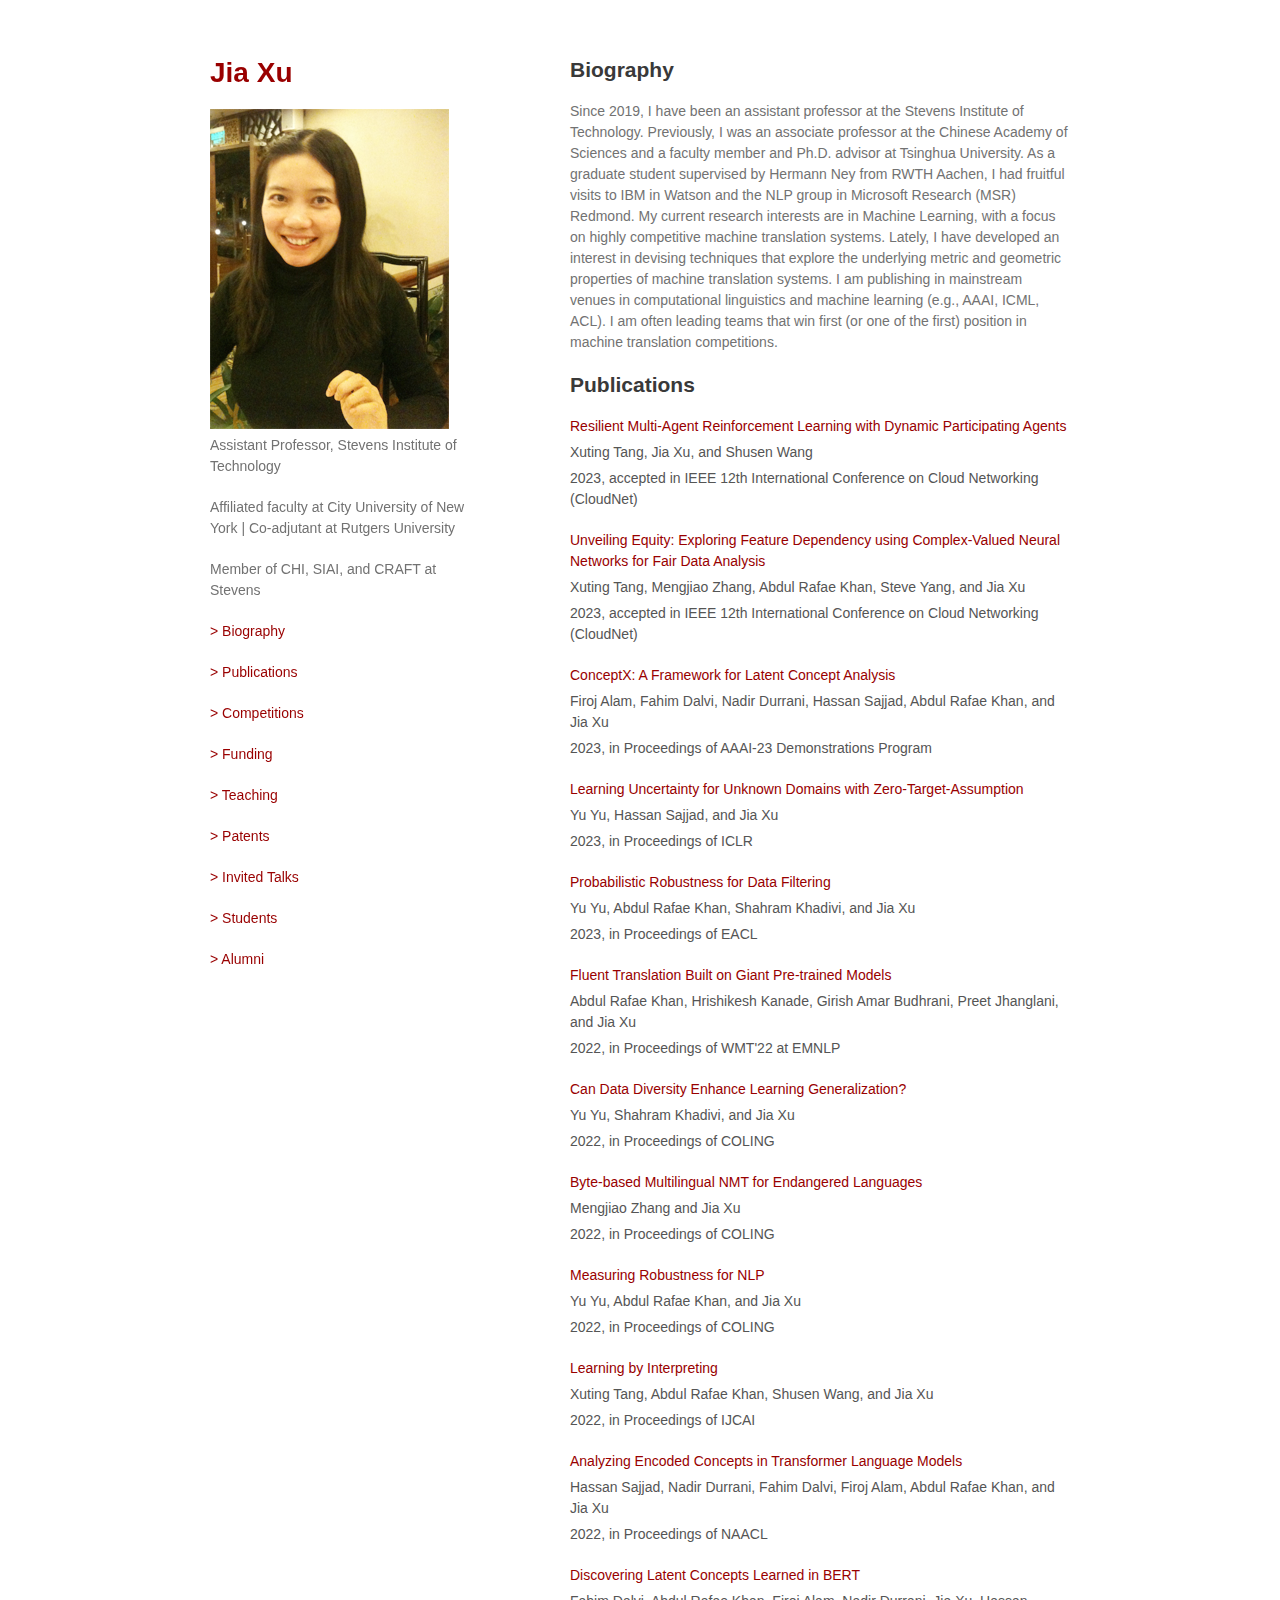
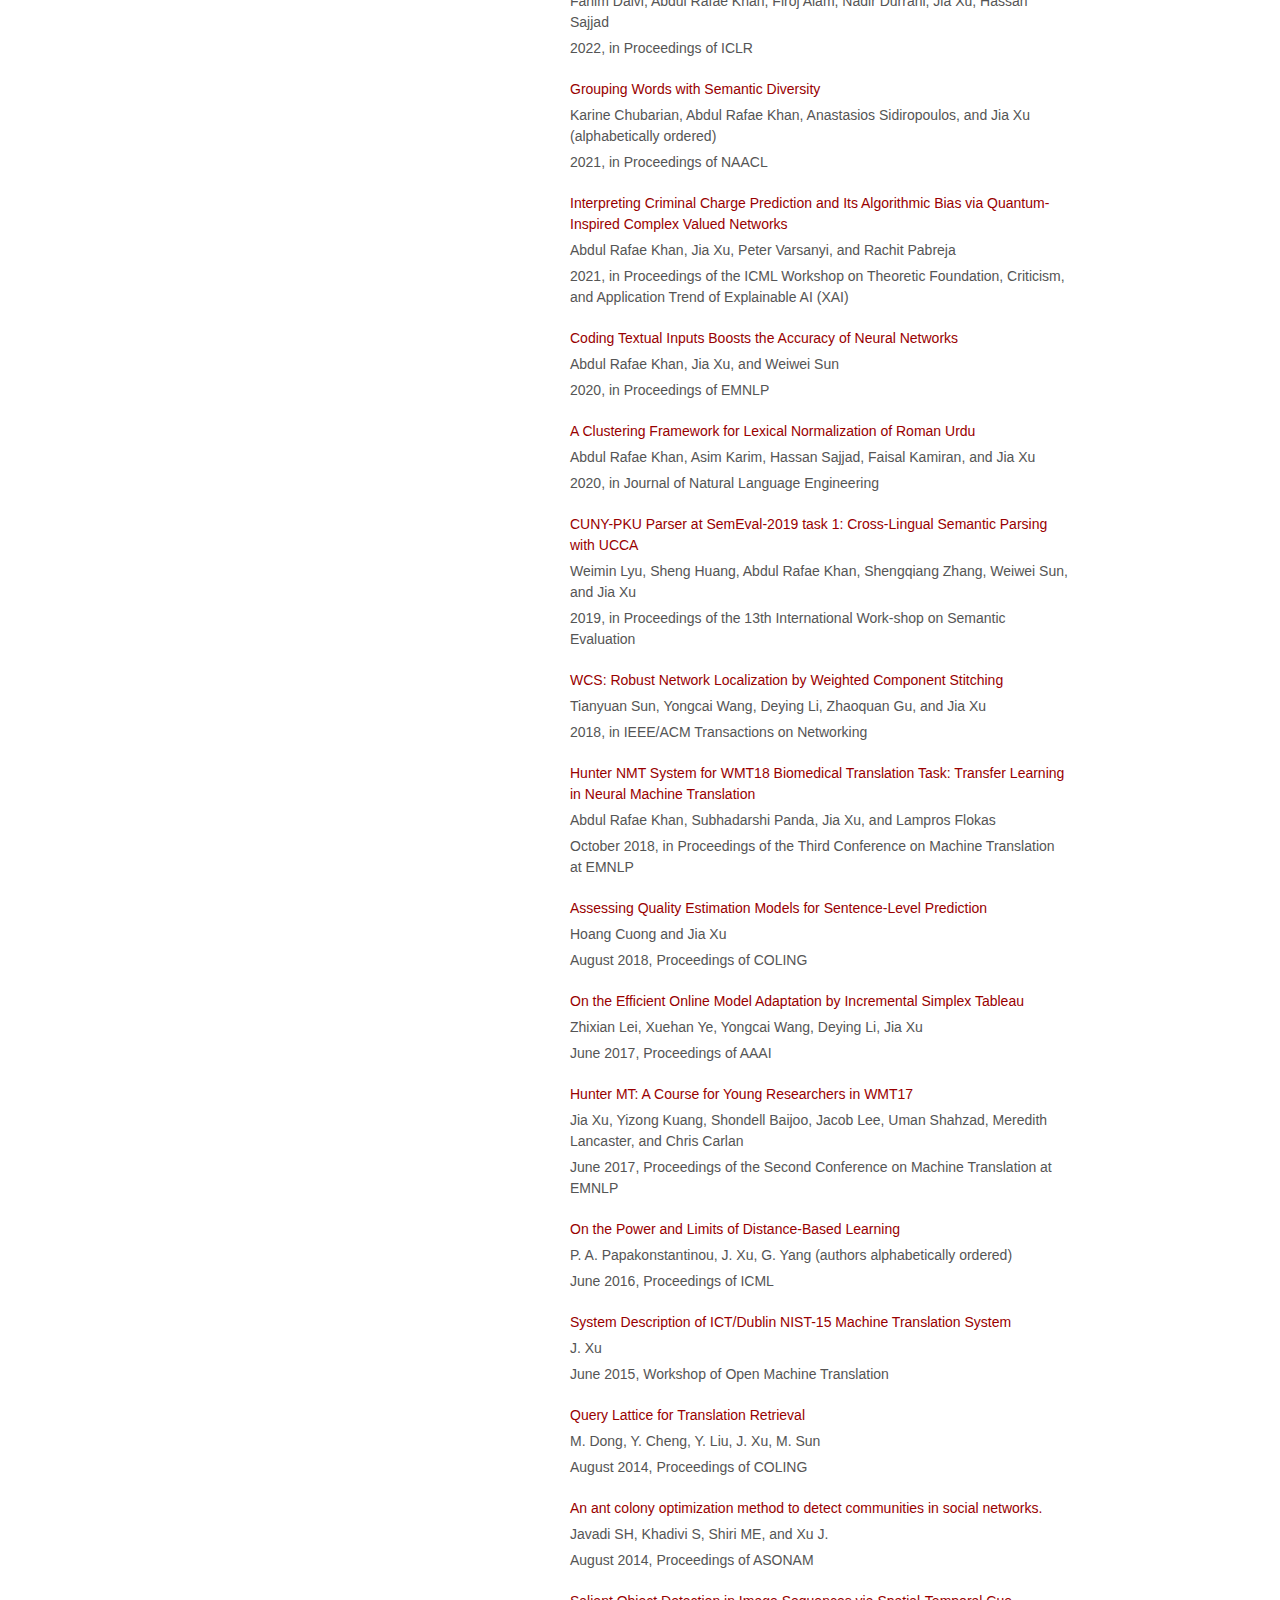
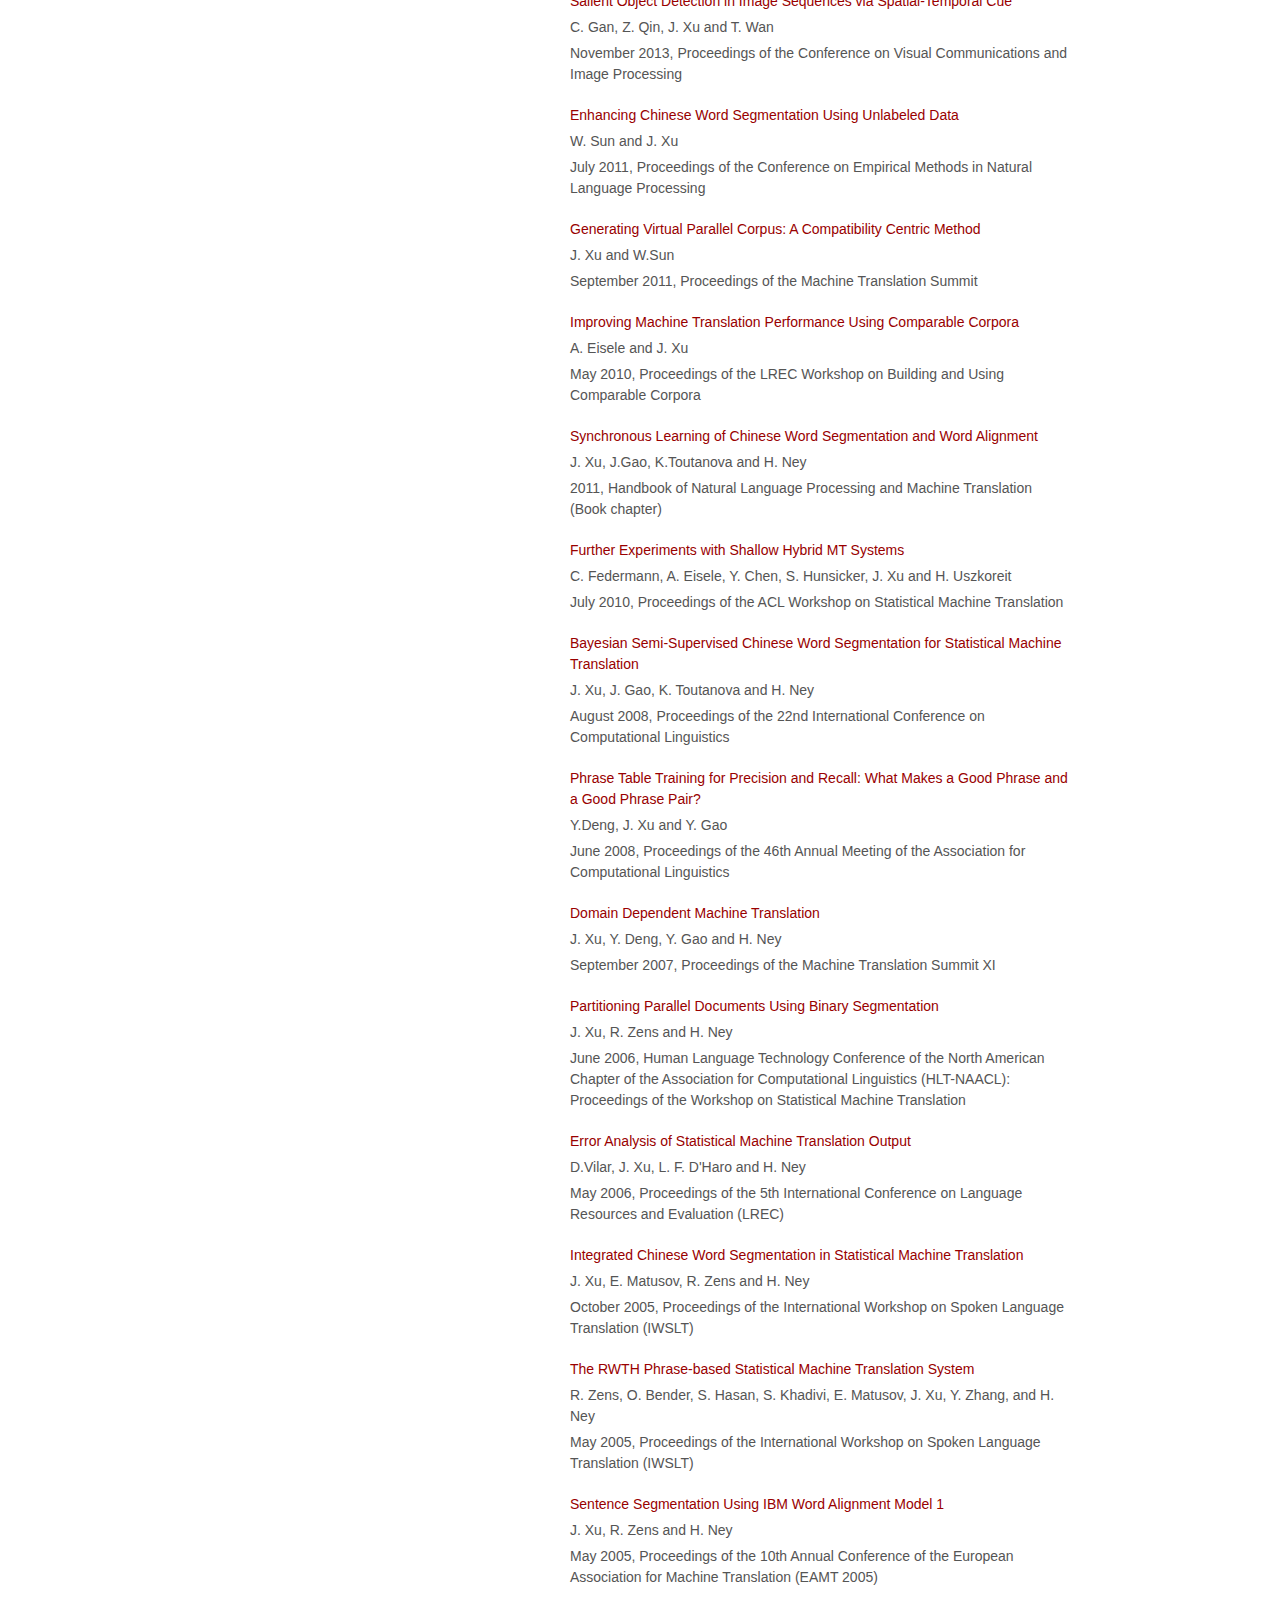
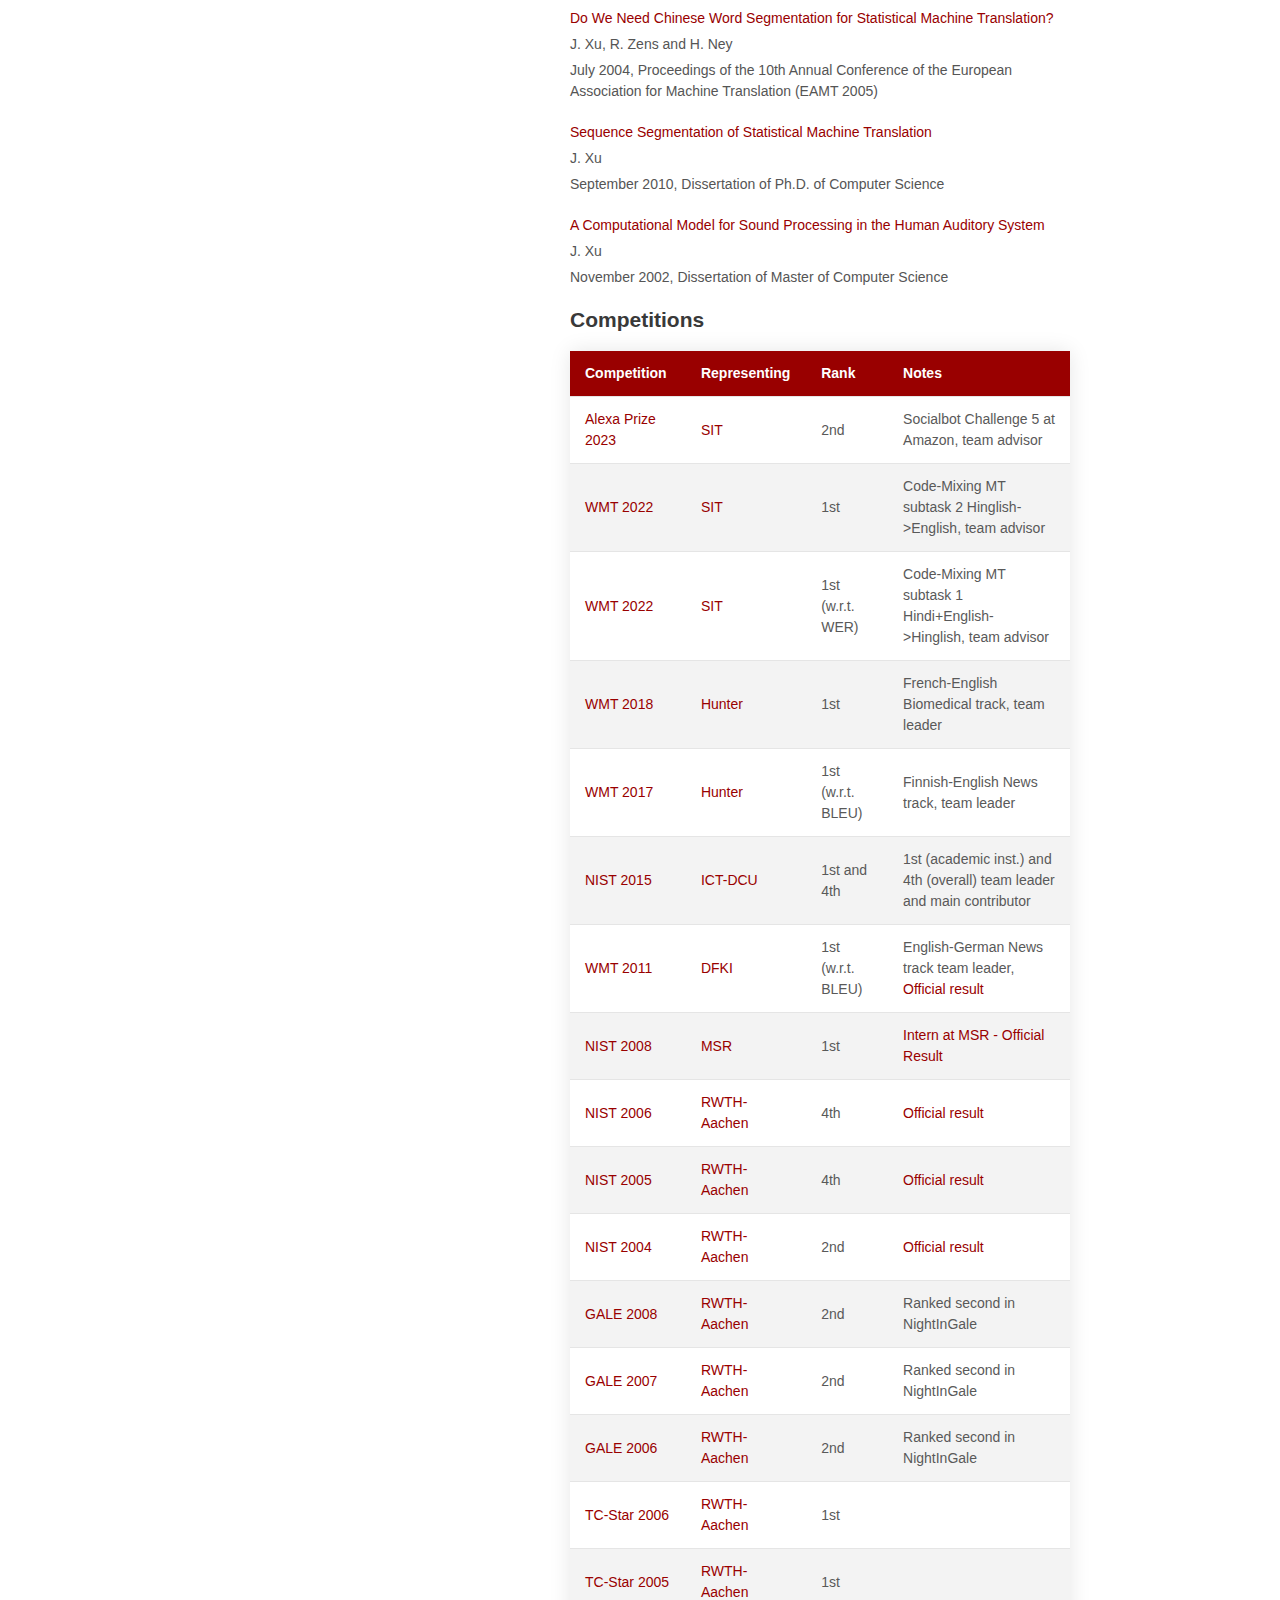
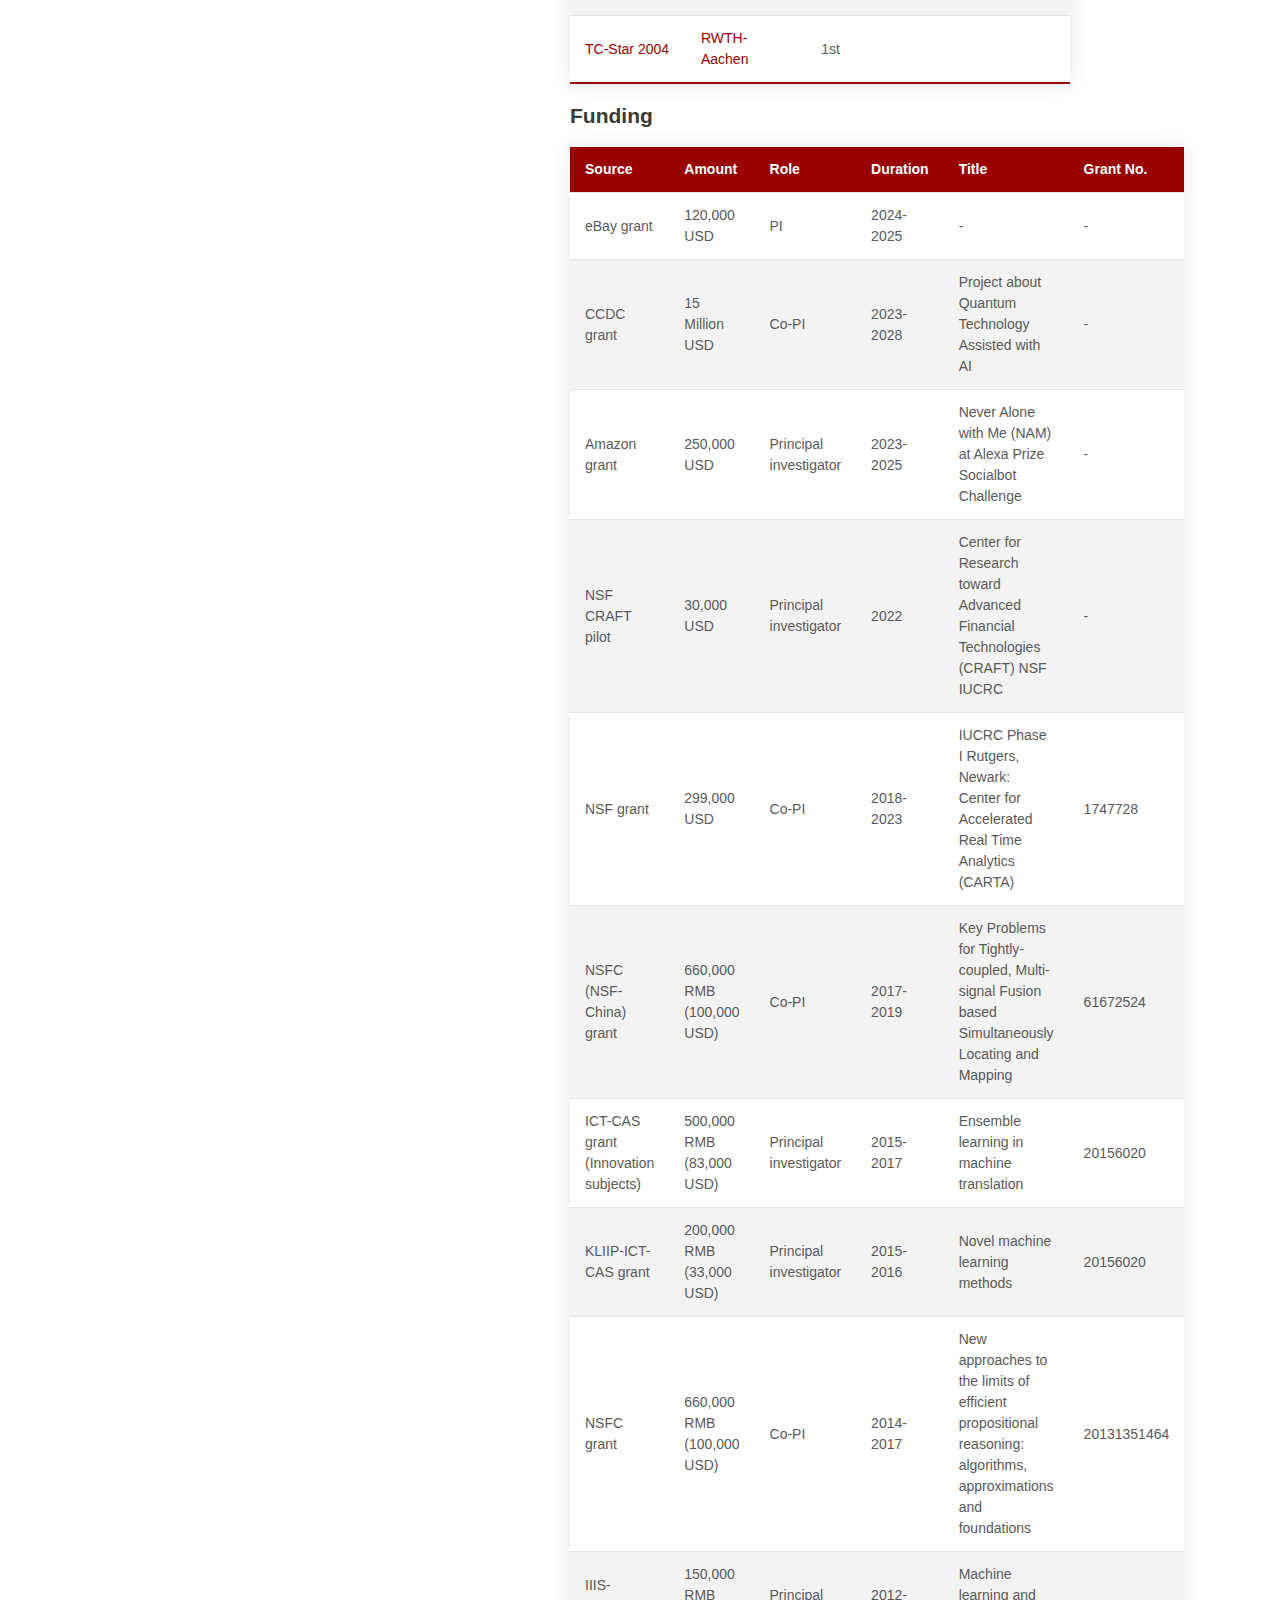
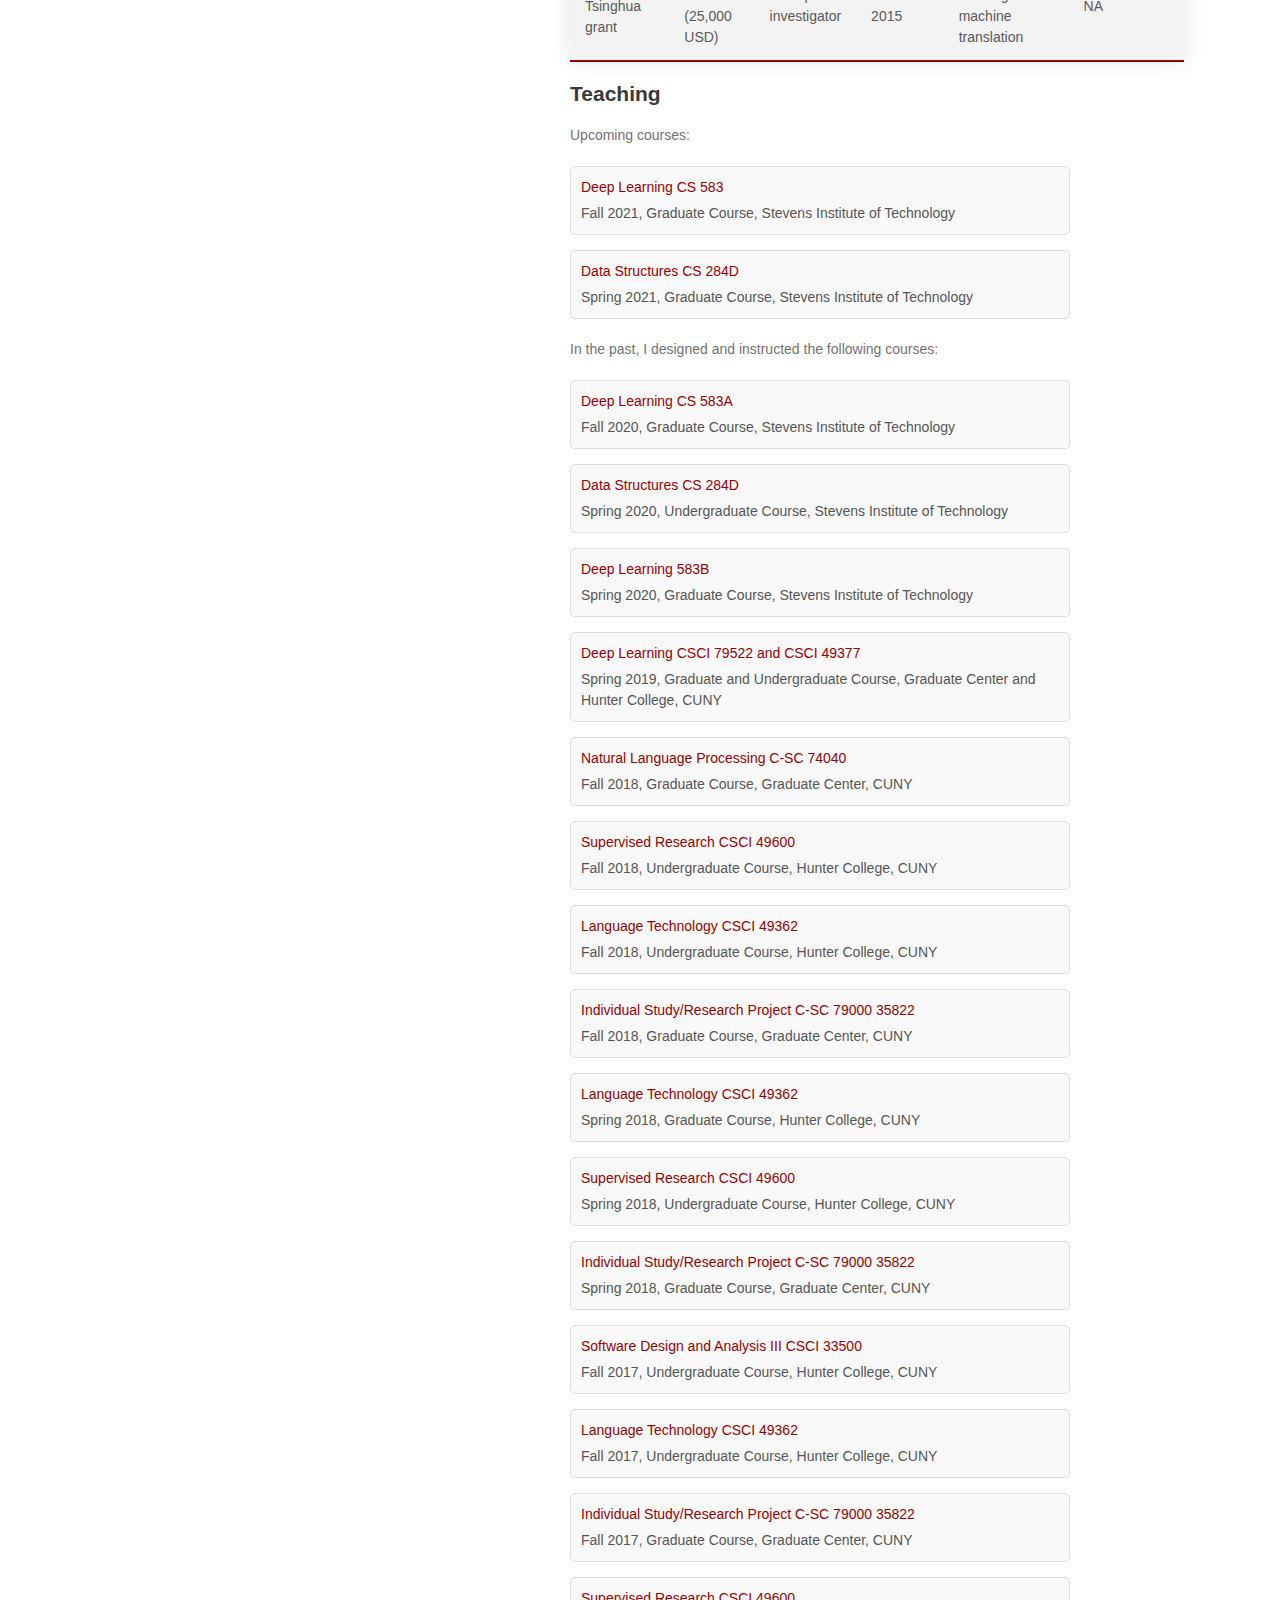
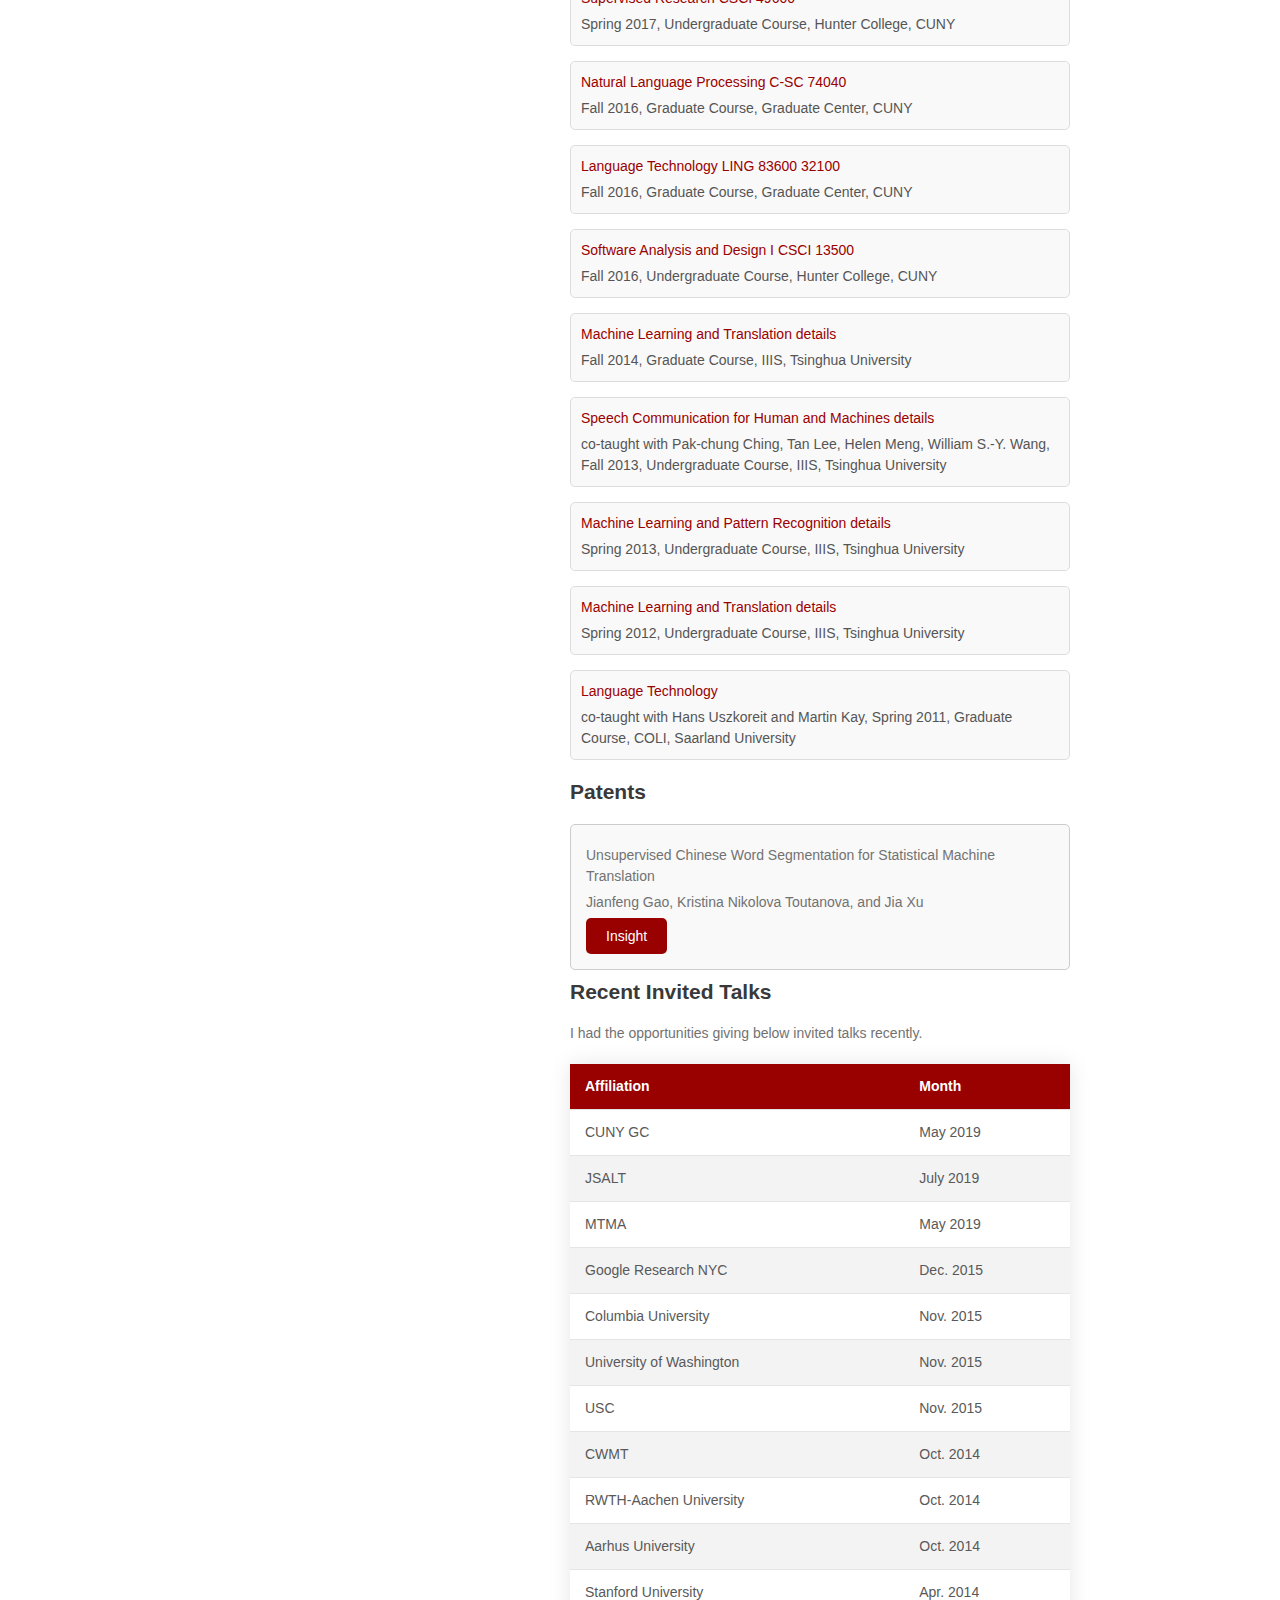
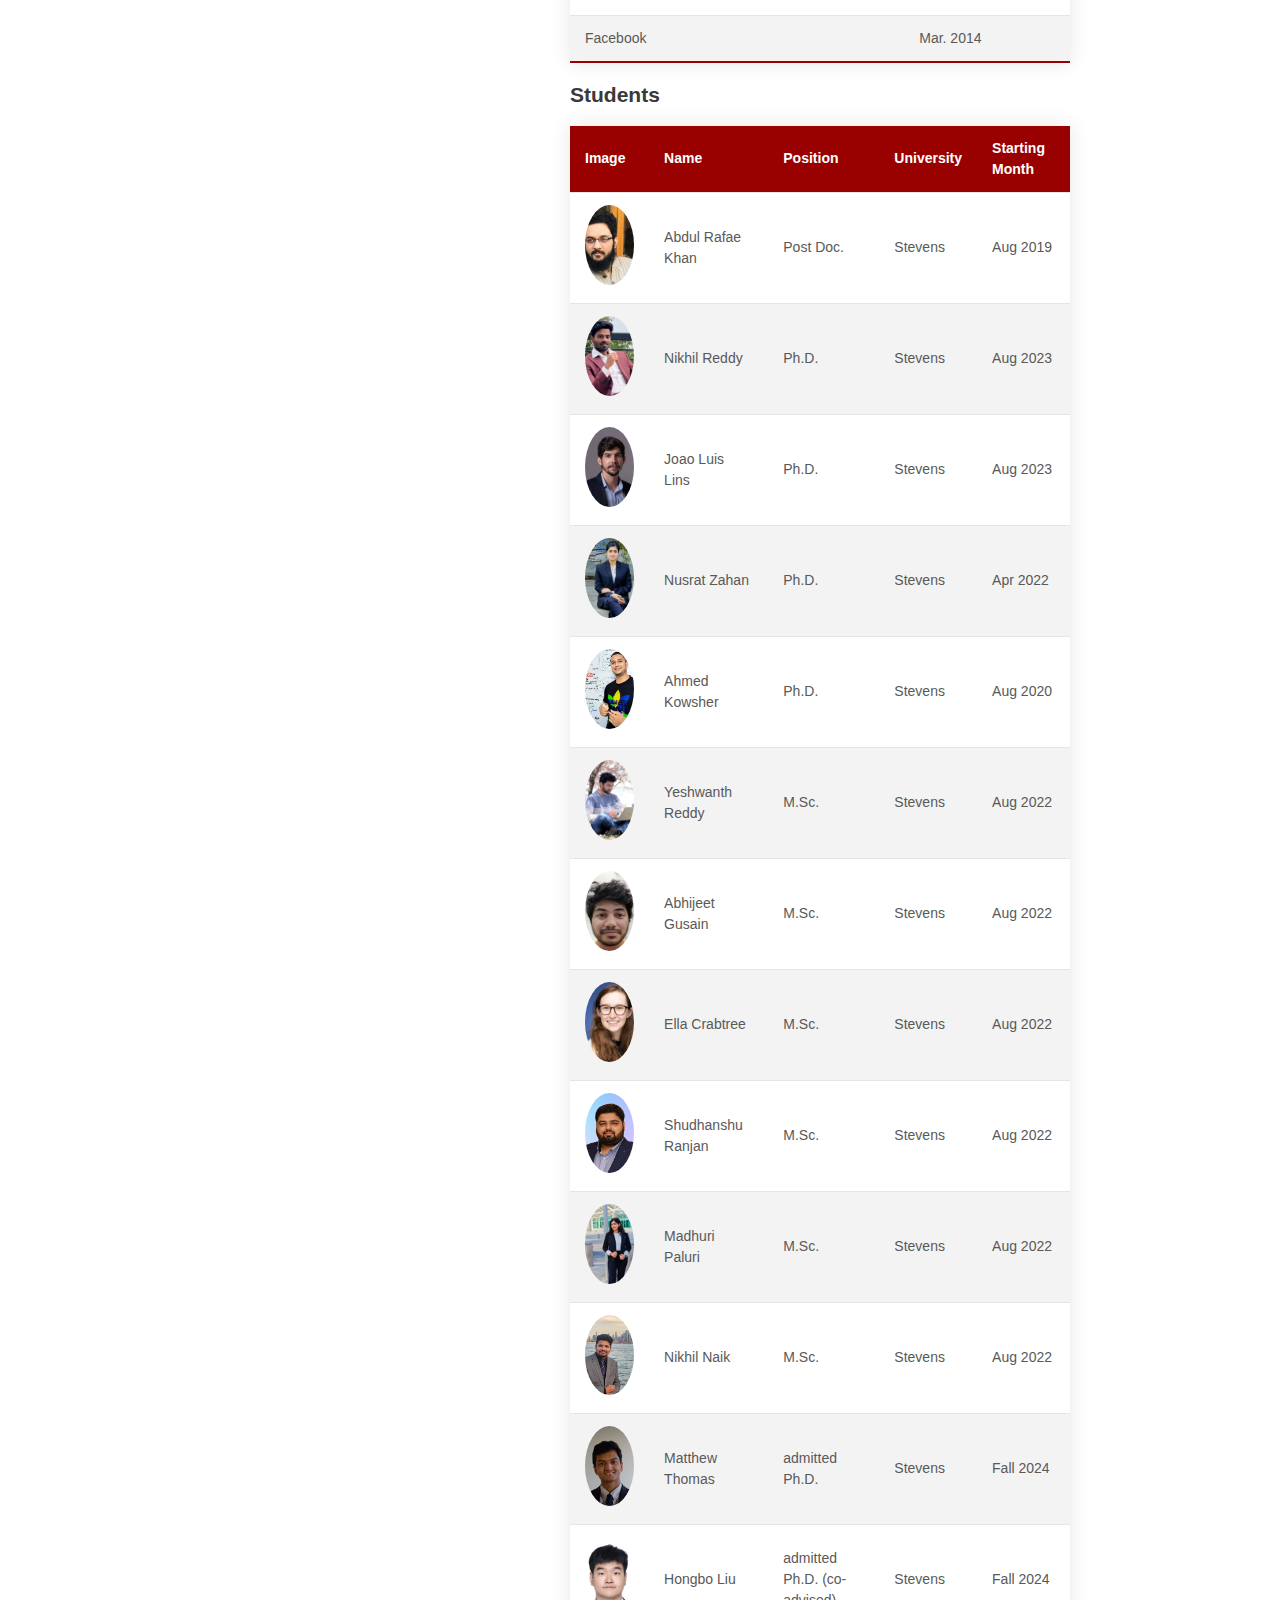
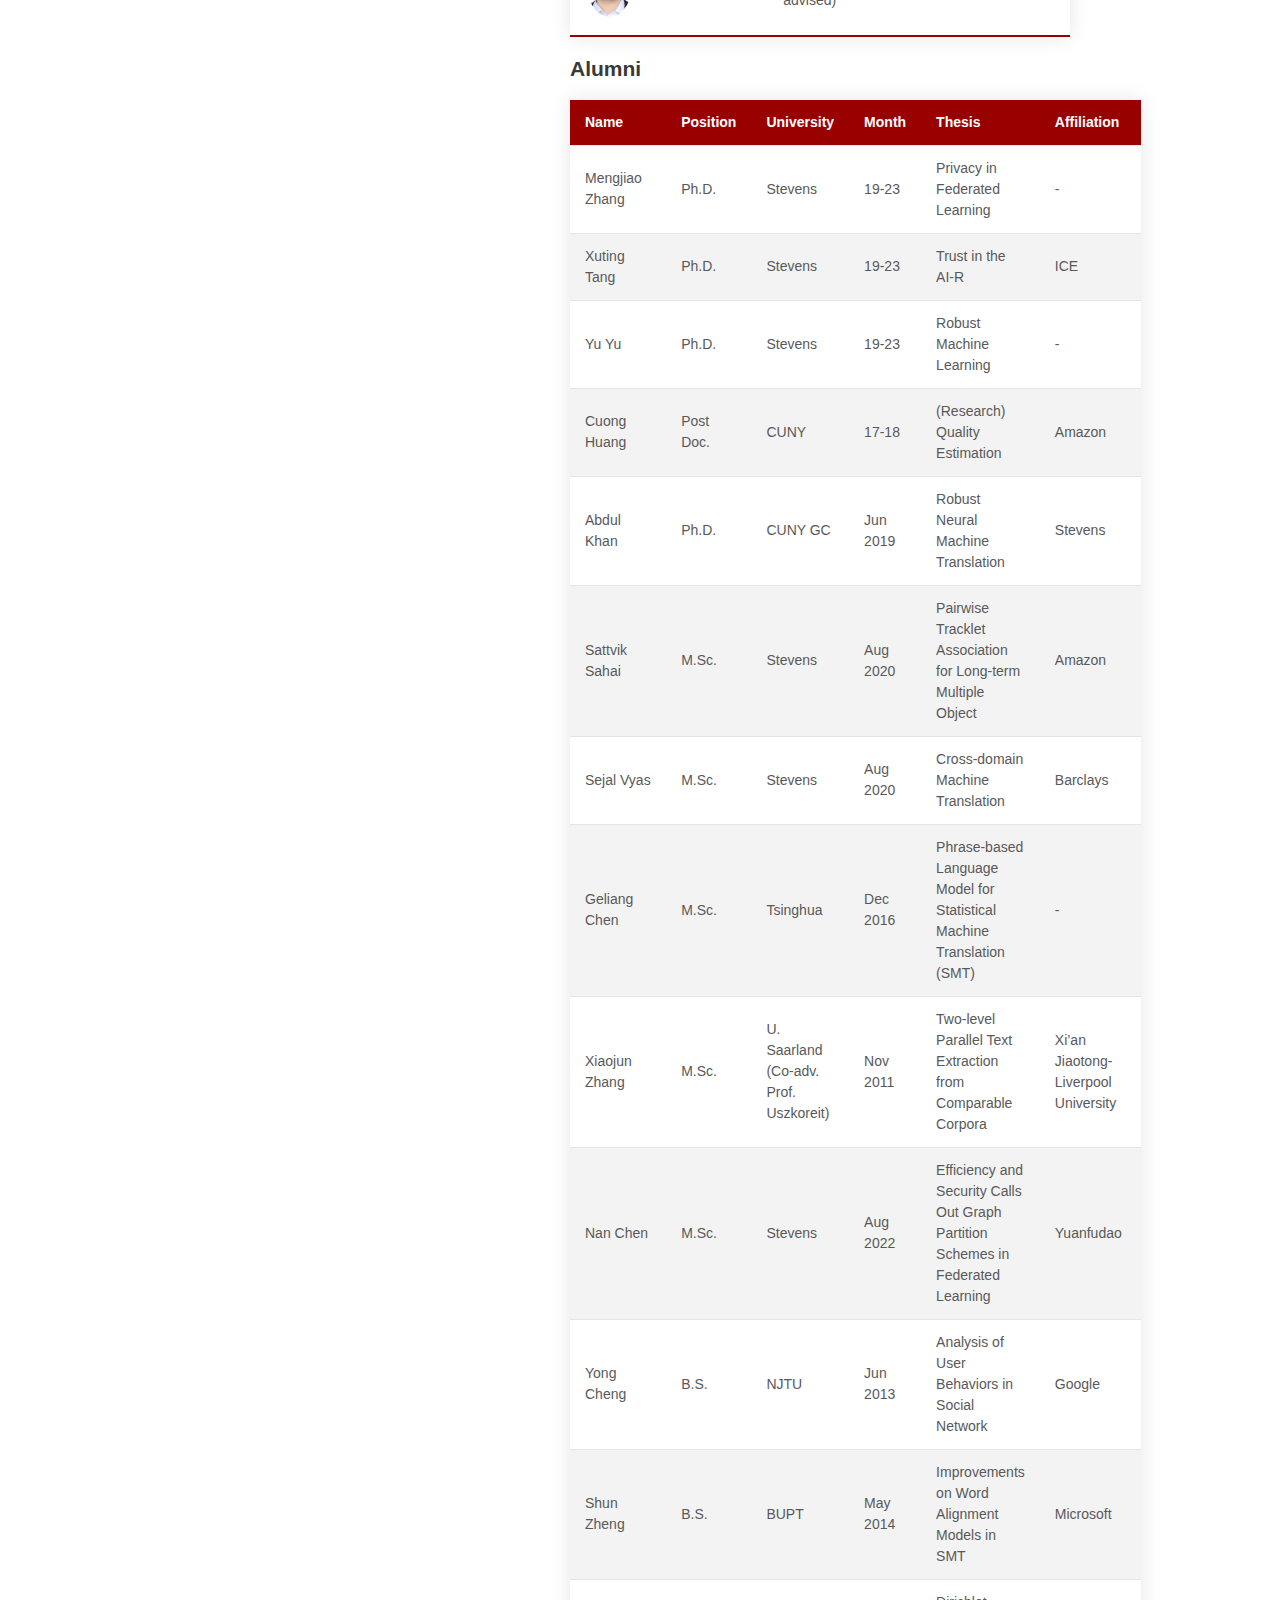
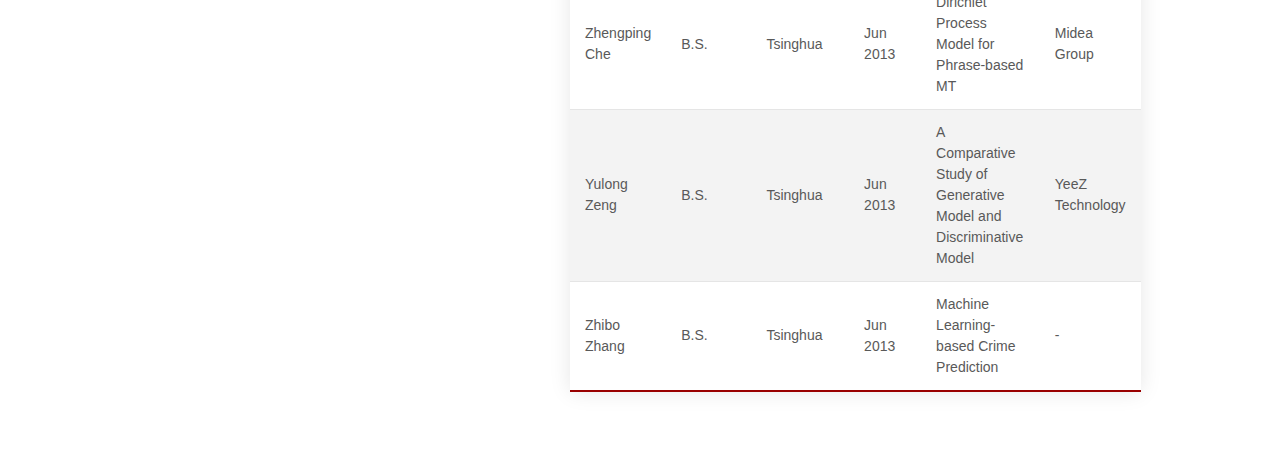
==== index.html @ 2008ff57 "index fix" ====
<!doctype html>
<html>
<head>
    <meta charset="utf-8">
    <meta http-equiv="X-UA-Compatible" content="chrome=1">
    <title>NLP Lab-Jia Xu</title>

    <link rel="stylesheet" href="stylesheets/styles.css">
    <link rel="stylesheet" href="stylesheets/custom_styles.css">
    <link rel="stylesheet" href="stylesheets/pygment_trac.css">
    <meta name="viewport" content="width=device-width">
    <script>
      document.addEventListener("DOMContentLoaded", () => {
          const pages = [
              { id: "biography", url: "pages/biography.html" },
              { id: "publications", url: "pages/publications.html" },
              { id: "competitions", url: "pages/competitions.html" },
              { id: "funding", url: "pages/funding.html" },
              { id: "teaching", url: "pages/teaching.html" },
              { id: "patents", url: "pages/patents.html" },
              { id: "invited_talks", url: "pages/invited_talks.html" },
              { id: "students", url: "pages/students.html" },
              { id: "alumni", url: "pages/alumni.html" },
          ];

          pages.forEach(page => {
              fetch(page.url)
                  .then(response => {
                      if (!response.ok) {
                          throw new Error(`HTTP error! status: ${response.status}`);
                      }
                      return response.text();
                  })
                  .then(data => {
                      document.getElementById(page.id).innerHTML = data;
                  })
                  .catch(error => console.error('Error loading page:', error));
          });
      });
  </script>
</head>

<body>
    <div class="wrapper">
        <header>
            <h1>Jia Xu</h1>
            <img src="images/index_image.png">
            <p>Assistant Professor, Stevens Institute of Technology</p>
            <p>Affiliated faculty at City University of New York |
                Co-adjutant at Rutgers University</p>
            <p>Member of CHI, SIAI, and CRAFT at Stevens</p>

            <p class="view"><a href="#biography">> Biography</a></p>
            <p class="view"><a href="#publications">> Publications</a></p>
            <p class="view"><a href="#competitions">> Competitions</a></p>
            <p class="view"><a href="#funding">> Funding</a></p>
            <p class="view"><a href="#teaching">> Teaching</a></p>
            <p class="view"><a href="#patents">> Patents</a></p>
            <p class="view"><a href="#invited_talks">> Invited Talks</a></p>
            <p class="view"><a href="#students">> Students</a></p>
            <p class="view"><a href="#alumni">> Alumni</a></p>
        </header>

        <section>
          <div id="biography"></div>
          <div id="publications" ></div>
          <div id="competitions"></div>
          <div id="funding"></div>
          <div id="teaching"></div>
          <div id="patents"></div>
          <div id="invited_talks"></div>
          <div id="students"></div>
          <div id="alumni"></div>
        </section>
    </div>

    <script src="javascripts/scale.fix.js"></script>
</body>
</html>
---- stylesheets/styles.css ----
body {
  background-color: #ffffff;
  padding:50px;
  font: 14px/1.5 -apple-system, BlinkMacSystemFont, "Segoe UI", Roboto, Oxygen, Ubuntu, Cantarell, "Fira Sans", "Droid Sans", "Helvetica Neue", Arial, sans-serif, "Apple Color Emoji", "Segoe UI Emoji", "Segoe UI Symbol";
  color:#595959;
  font-weight:400;
}

h1, h2, h3, h4, h5, h6 {
  color:#222;
  margin:0 0 20px;
}

p, ul, ol, table, pre, dl {
  margin:0 0 20px;
}

p {
  color:#727272
}

h1, h2, h3 {
  line-height:1.1;
}

h1 {
  font-size:28px;
  font-weight: bold;
  color: #990000;
}

h2 {
  color:#393939;
  font-weight: bold;
}

h3, h4, h5, h6 {
  color:#494949;
  font-weight: 500;
}

a {
  color:#39c;
  text-decoration:none;
}

a:hover {
  color:#069;
}

a small {
  font-size:11px;
  color:#777;
  margin-top:-0.3em;
  display:block;
}

a:hover small {
  color:#777;
}

.wrapper {
  width:860px;
  margin:0 auto;
}

blockquote {
  border-left:1px solid #e5e5e5;
  margin:0;
  padding:0 0 0 20px;
  font-style:italic;
}

code, pre {
  font-family:Monaco, Bitstream Vera Sans Mono, Lucida Console, Terminal, Consolas, Liberation Mono, DejaVu Sans Mono, Courier New, monospace;
  color:#333;
}

pre {
  padding:8px 15px;
  background: #f8f8f8;
  border-radius:5px;
  border:1px solid #e5e5e5;
  overflow-x: auto;
}

table {
  width:100%;
  border-collapse:collapse;
}

th, td {
  text-align:left;
  padding:5px 10px;
  border-bottom:1px solid #e5e5e5;
}

dt {
  color:#444;
  font-weight:500;
}

th {
  color:#444;
}

img {
  max-width:100%;
}

header {
  width:270px;
  float:left;
  position:fixed;
  -webkit-font-smoothing:subpixel-antialiased;
}

header ul {
  list-style:none;
  height:40px;
  padding:0;
  background: #f4f4f4;
  border-radius:5px;
  border:1px solid #e0e0e0;
  width:270px;
}

header li {
  width:89px;
  float:left;
  border-right:1px solid #e0e0e0;
  height:40px;
}

header li:first-child a {
  border-radius:5px 0 0 5px;
}

header li:last-child a {
  border-radius:0 5px 5px 0;
}

header ul a {
  line-height:1;
  font-size:11px;
  color:#999;
  display:block;
  text-align:center;
  padding-top:6px;
  height:34px;
}

header ul a:hover {
  color:#999;
}

header ul a:active {
  background-color:#f0f0f0;
}

strong {
  color:#222;
  font-weight:500;
}

header ul li + li + li {
  border-right:none;
  width:89px;
}

header ul a strong {
  font-size:14px;
  display:block;
  color:#222;
}

section {
  width:500px;
  float:right;
  padding-bottom:50px;
}

small {
  font-size:11px;
}

hr {
  border:0;
  background:#e5e5e5;
  height:1px;
  margin:0 0 20px;
}

footer {
  width:270px;
  float:left;
  position:fixed;
  bottom:50px;
  -webkit-font-smoothing:subpixel-antialiased;
}

@media print, screen and (max-width: 960px) {

  div.wrapper {
    width:auto;
    margin:0;
  }

  header, section, footer {
    float:none;
    position:static;
    width:auto;
  }

  header {
    padding-right:320px;
  }

  section {
    border:1px solid #e5e5e5;
    border-width:1px 0;
    padding:20px 0;
    margin:0 0 20px;
  }

  header a small {
    display:inline;
  }

  header ul {
    position:absolute;
    right:50px;
    top:52px;
  }
}

@media print, screen and (max-width: 720px) {
  body {
    word-wrap:break-word;
  }

  header {
    padding:0;
  }

  header ul, header p.view {
    position:static;
  }

  pre, code {
    word-wrap:normal;
  }
}

@media print, screen and (max-width: 480px) {
  body {
    padding:15px;
  }

  header ul {
    width:99%;
  }

  header li, header ul li + li + li {
    width:33%;
  }
}

@media print {
  body {
    padding:0.4in;
    font-size:12pt;
    color:#444;
  }
}
---- stylesheets/custom_styles.css ----
.view a {
color: #990000; /* Default color for the link */
}

.view a:hover,
.view a.active {
color: #530101;
font-weight: bold;
}


/* Publications list styling */
.publications-list {
    list-style: none;
    padding: 0;
}

.publications-list li {
    margin-bottom: 20px;
}

.publications-list li a {
    color: #990000;
    /* font-weight: bold; */
    text-decoration: none;
}

.publications-list li a:hover {
    text-decoration: underline;
}

.publications-list p {
    margin: 5px 0;
    color: #555;
}



/* New styles for tables */
.table {
    width: 100%;
    border-collapse: collapse;
    margin: 20px 0;
    font-size: 1em;
    min-width: 400px;
    box-shadow: 0 0 20px rgba(0, 0, 0, 0.1);
}

.table thead tr {
    background-color: #990000;
    color: #ffffff;
    text-align: left;
}

.table th {
    padding: 12px 15px;
    color: #ffffff
}
.table td {
    padding: 12px 15px;
}
.table td a {
    color: #990000
}

.table tbody tr {
    border-bottom: 1px solid #dddddd;
}

.table tbody tr:nth-of-type(even) {
    background-color: #f3f3f3;
}

.table tbody tr:last-of-type {
    border-bottom: 2px solid #990000;
}

.table tbody tr:hover {
    background-color: #f1f1f1;
    /* cursor: pointer; */
}

/* Funding Table Styling */
.funding-table {
    width: 100%;
    border-collapse: collapse;
    margin: 20px 0;
    text-align: left;
}

.funding-table th, .funding-table td {
    padding: 12px 15px;
}

.funding-table thead th {
    background-color: #333;
    color: #ffffff;
}

.funding-table tbody tr {
    border-bottom: 1px solid #dddddd;
}

.funding-table tbody tr:nth-of-type(even) {
    background-color: #f3f3f3;
}

.funding-table tbody tr:last-of-type {
    border-bottom: 2px solid #333;
}

.funding-table tbody tr:hover {
    background-color: #f1f1f1;
}

/* Courses list styling */
.courses-list {
    list-style: none;
    padding: 0;
}

.courses-list li {
    margin-bottom: 20px;
}

.courses-list li a {
    color: #990000;
    font-weight: bold;
    text-decoration: none;
}

.courses-list li a:hover {
    text-decoration: underline;
}

.courses-list p {
    margin: 5px 0;
    color: #555;
}

/* New styles for patents.html */
.patent-item {
    border: 1px solid #ccc;
    padding: 15px;
    margin-bottom: 10px;
    border-radius: 5px;
    background-color: #f9f9f9;
}

.patent-item p {
    margin: 5px 0;
}

.patent-item button {
    background-color: #990000;
    color: white;
    border: none;
    padding: 10px 20px;
    border-radius: 5px;
    cursor: pointer;
    font-size: 1em;
}

.patent-item button:hover {
    background-color: #990000;
}

/* New styles for students.html */
.student-photo {
    width: 80px;
    height: 80px;
    border-radius: 50%;
    object-fit: cover;
}

.current-courses ul, .past-courses ul {
    list-style: none;
    padding: 0;
}

.current-courses li, .past-courses li {
    margin-bottom: 15px;
    padding: 10px;
    border: 1px solid #ddd;
    border-radius: 5px;
    background-color: #f9f9f9;
}

.current-courses li a, .past-courses li a {
    color: #990000;
    text-decoration: none;
}

.current-courses li p, .past-courses li p {
    margin: 5px 0 0;
    color: #555;
}

.current-courses li:hover, .past-courses li:hover {
    background-color: #f0f0f0;
}

.breadcrumb {
    margin-bottom: 20px;
}

.breadcrumb a {
    color: #990000;
    text-decoration: none;
    font-weight: bold;
}

.breadcrumb a:hover {
    text-decoration: underline;
}
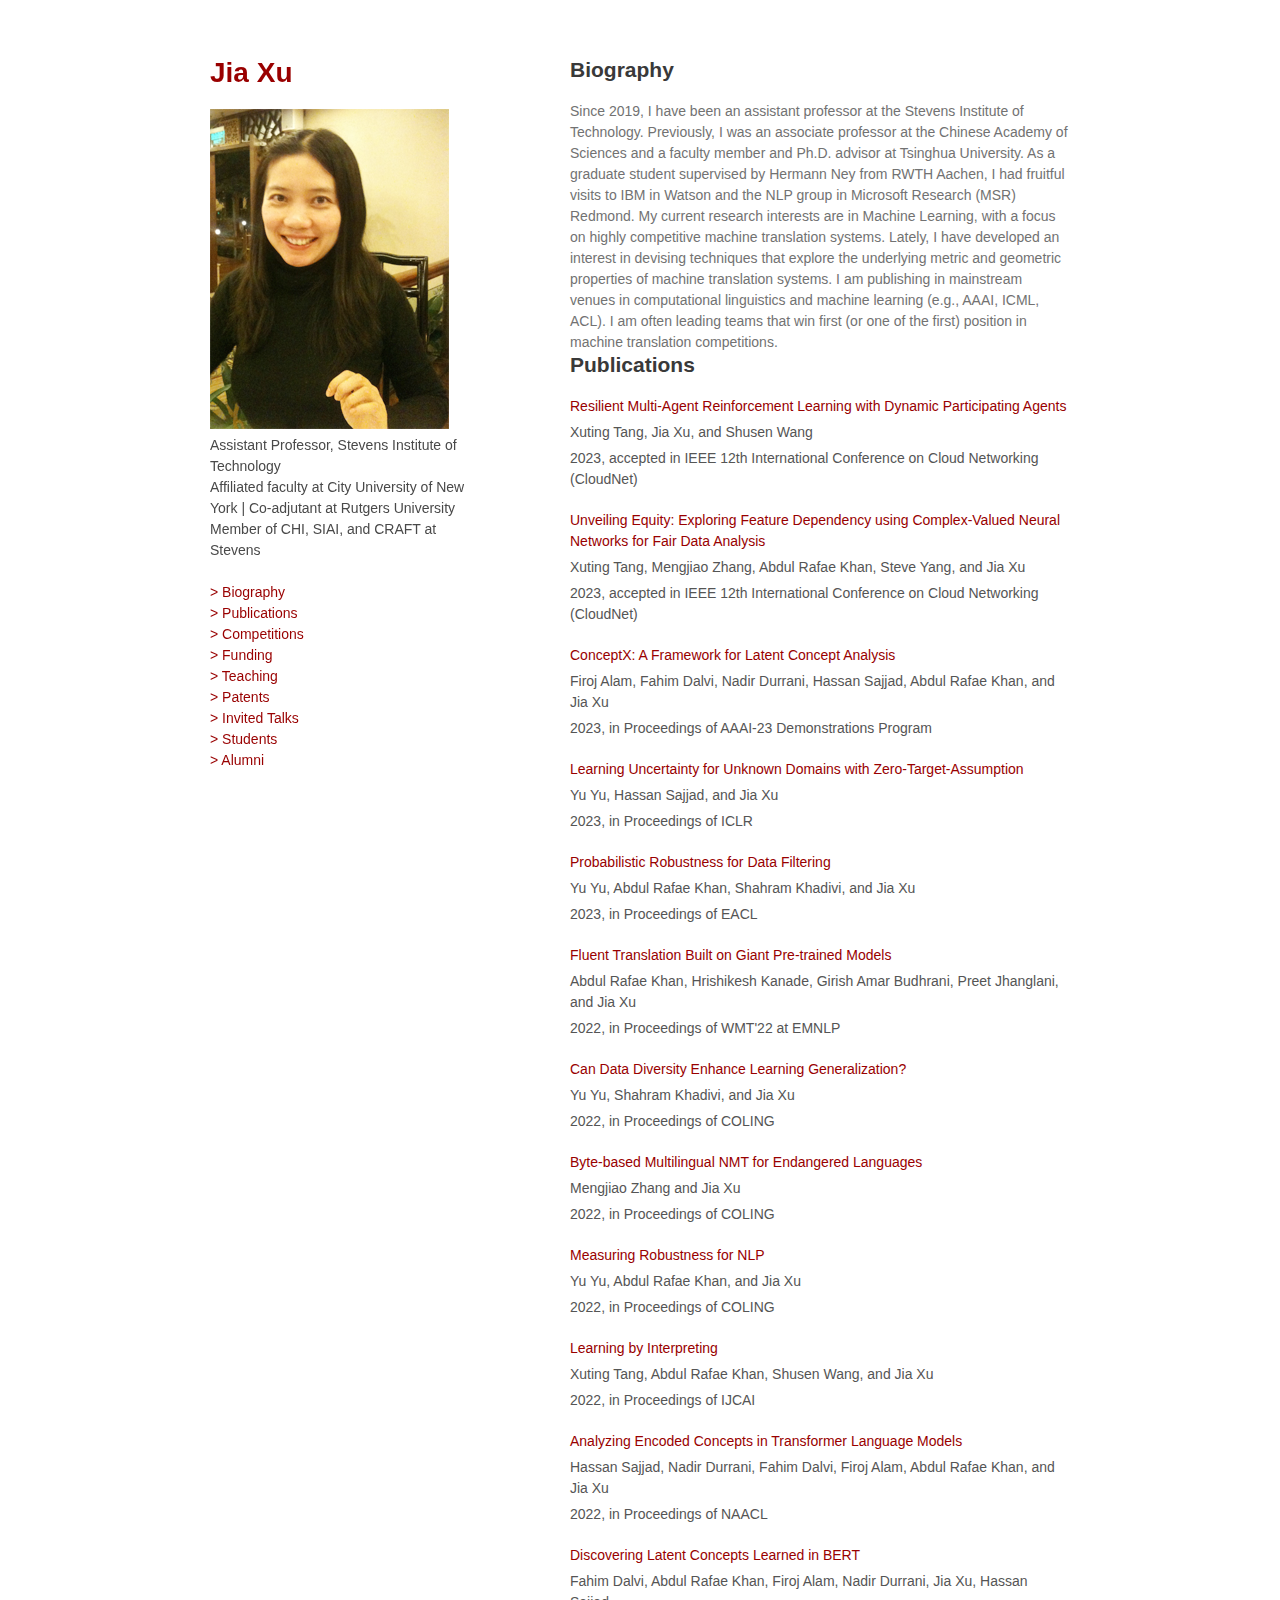
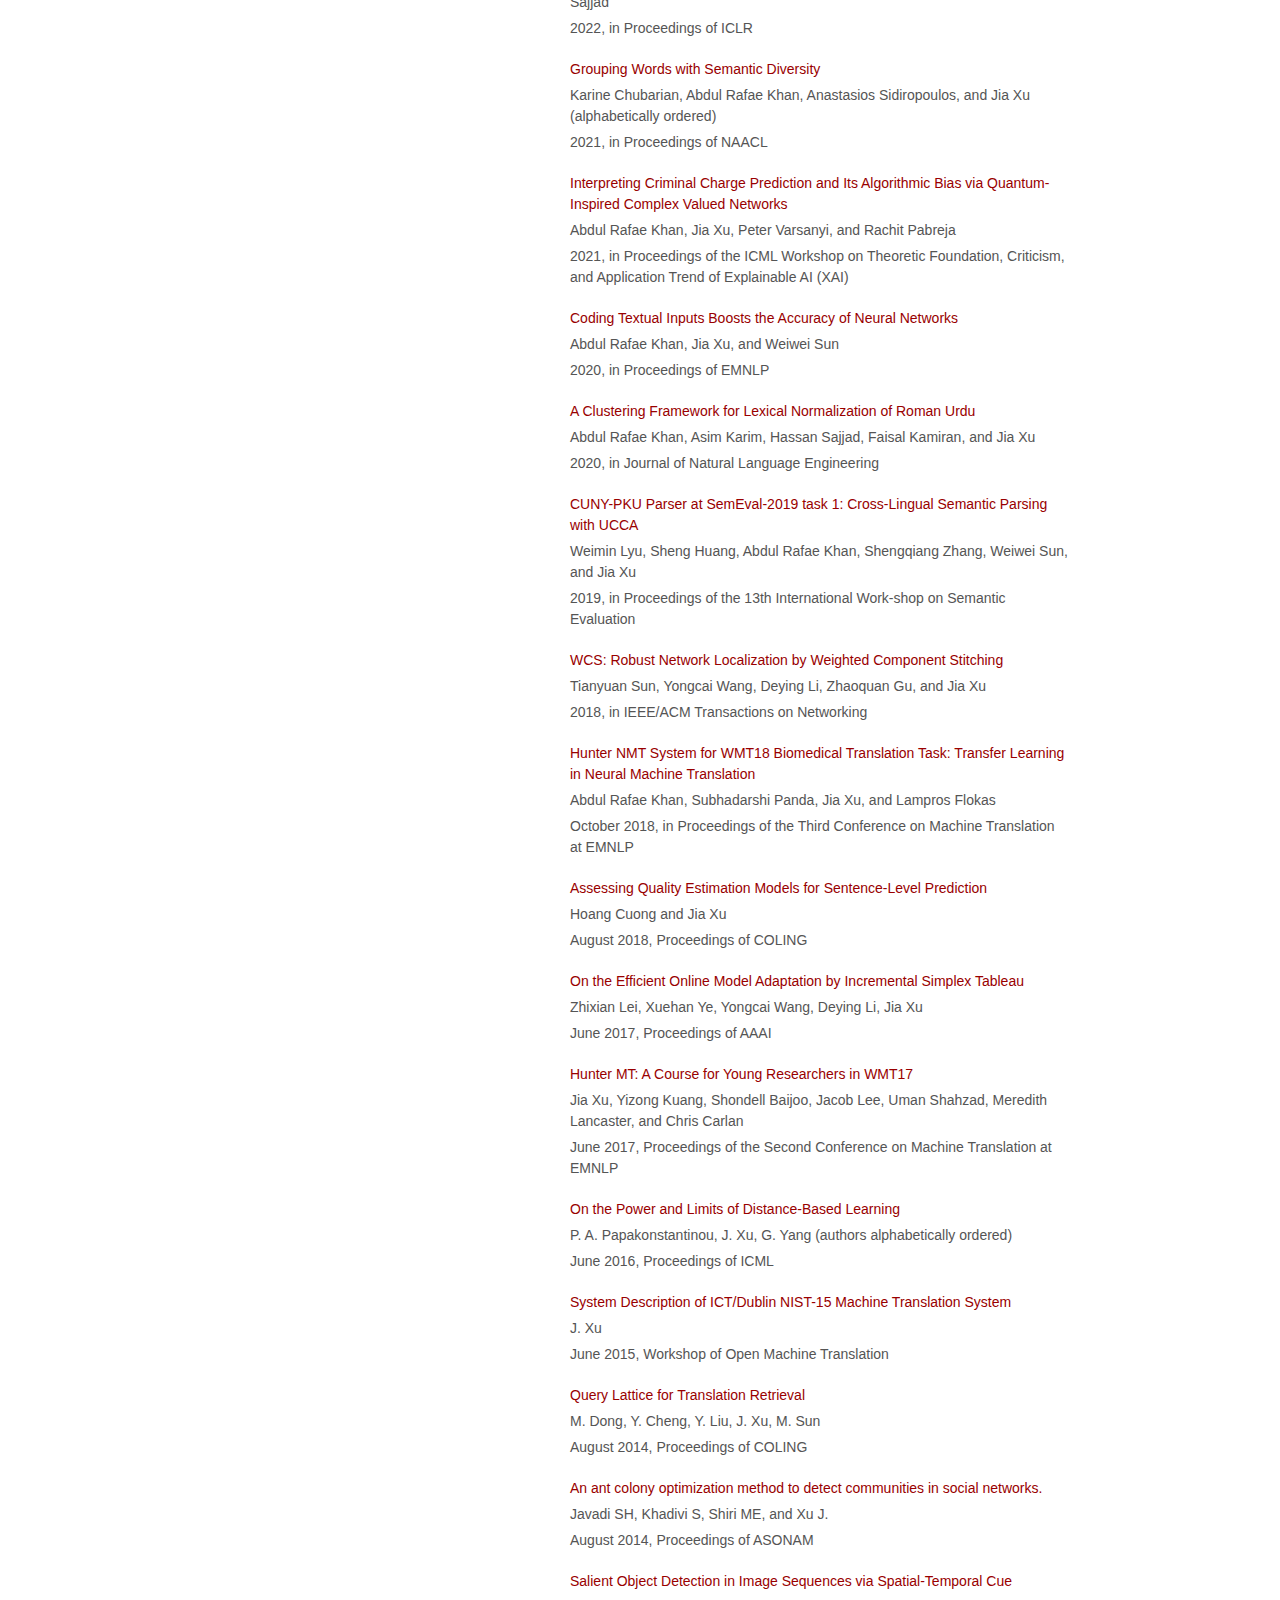
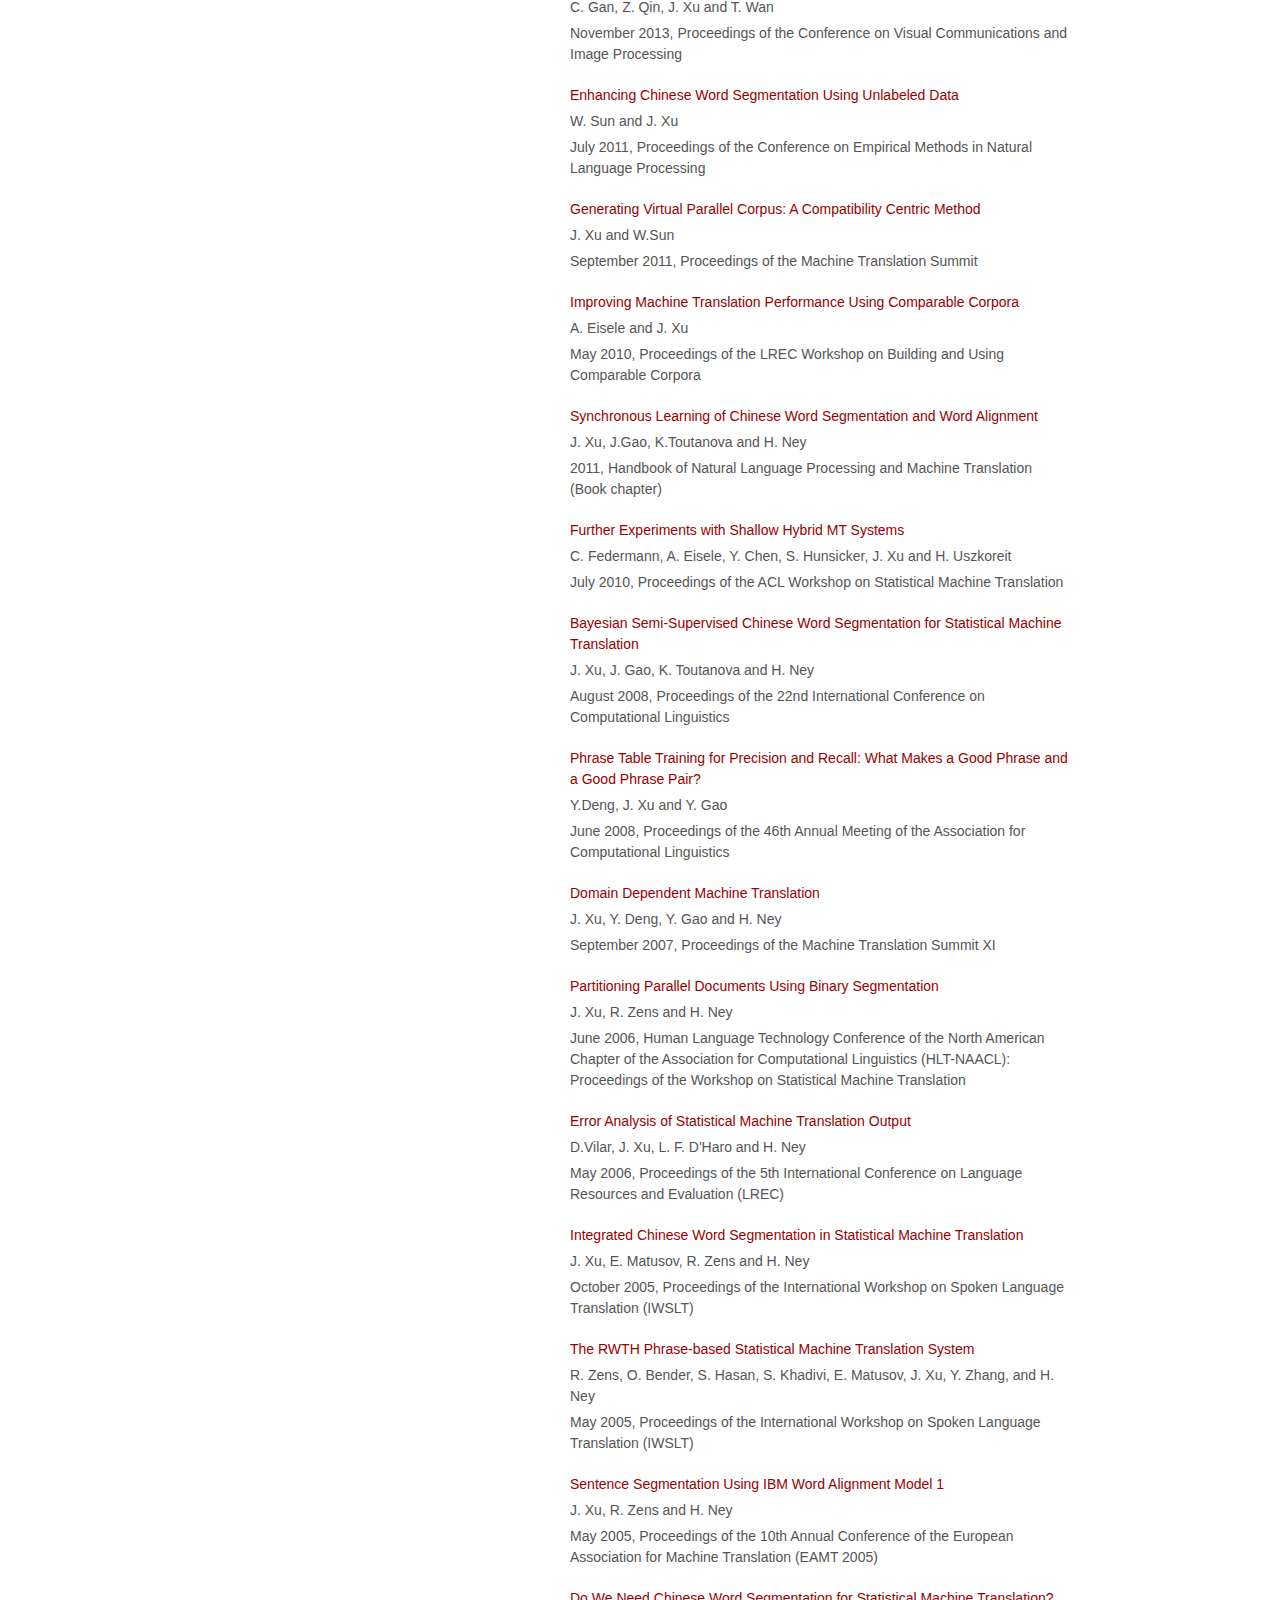
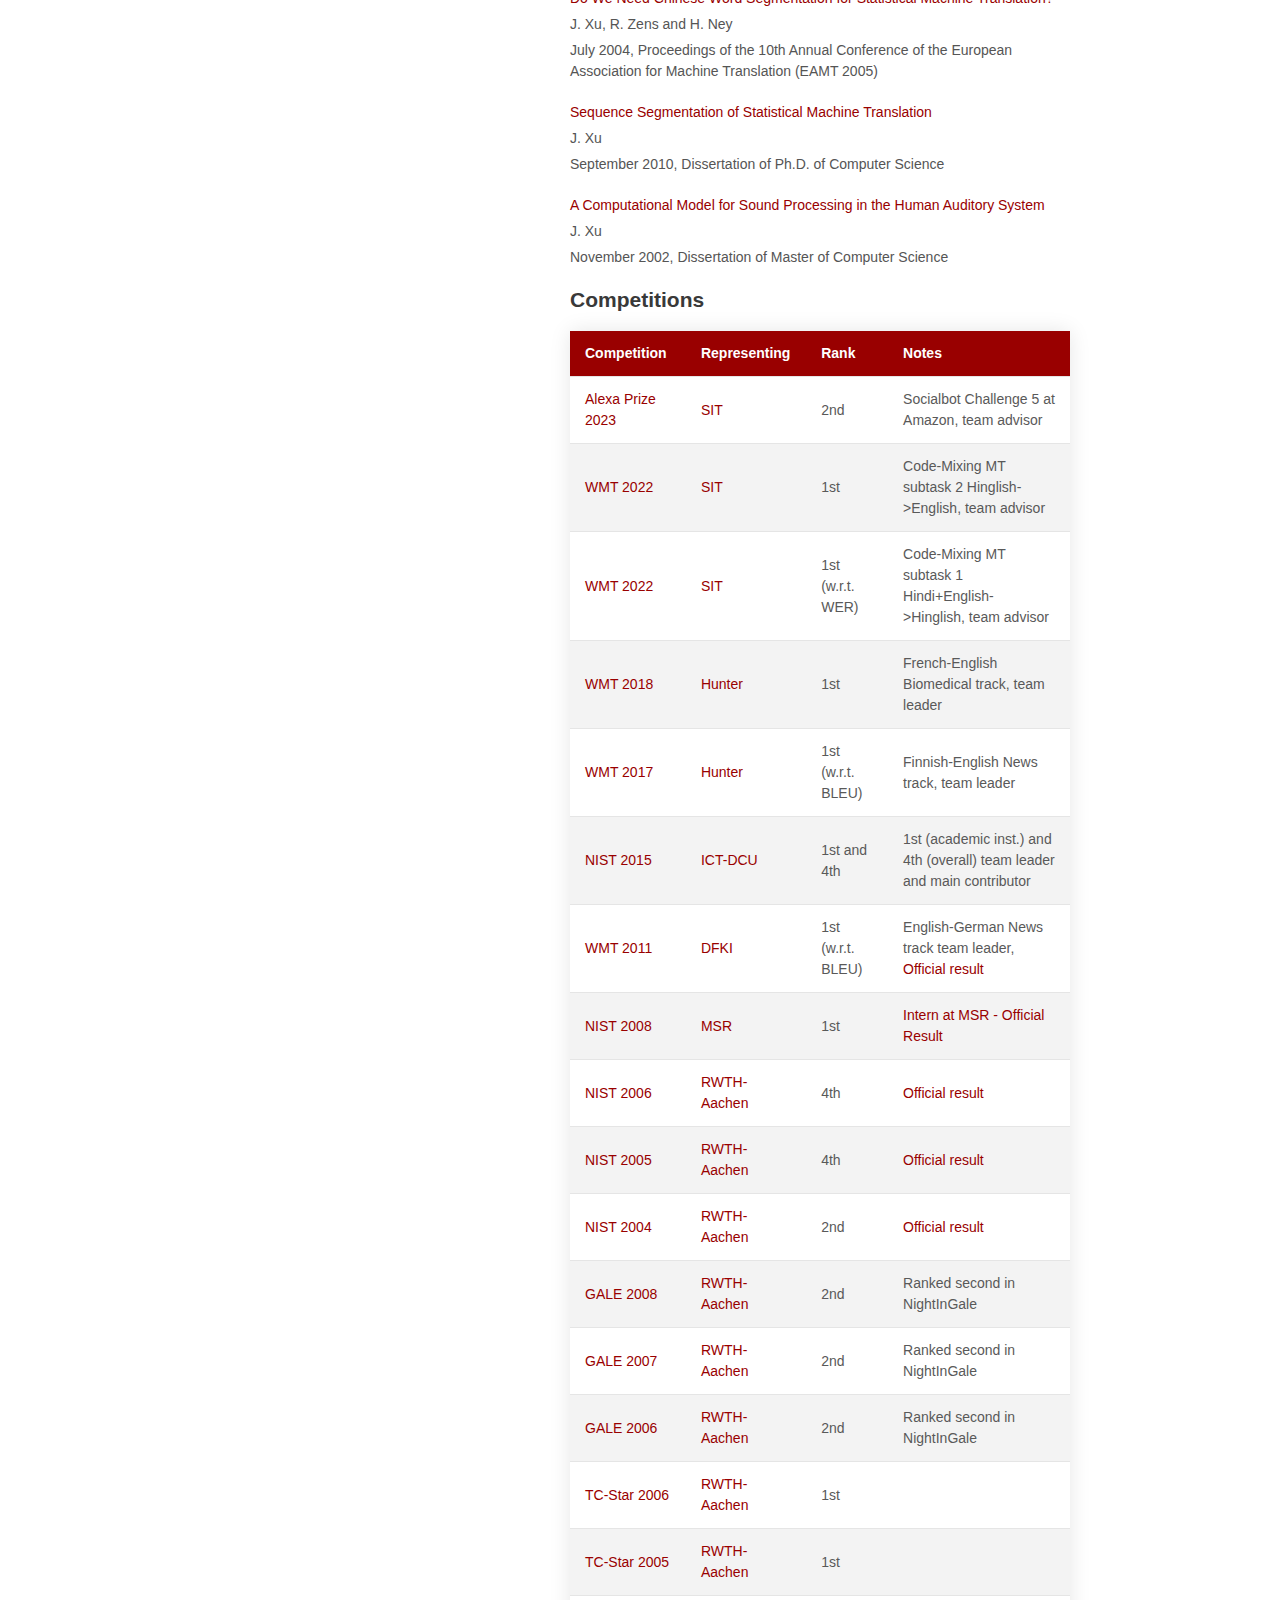
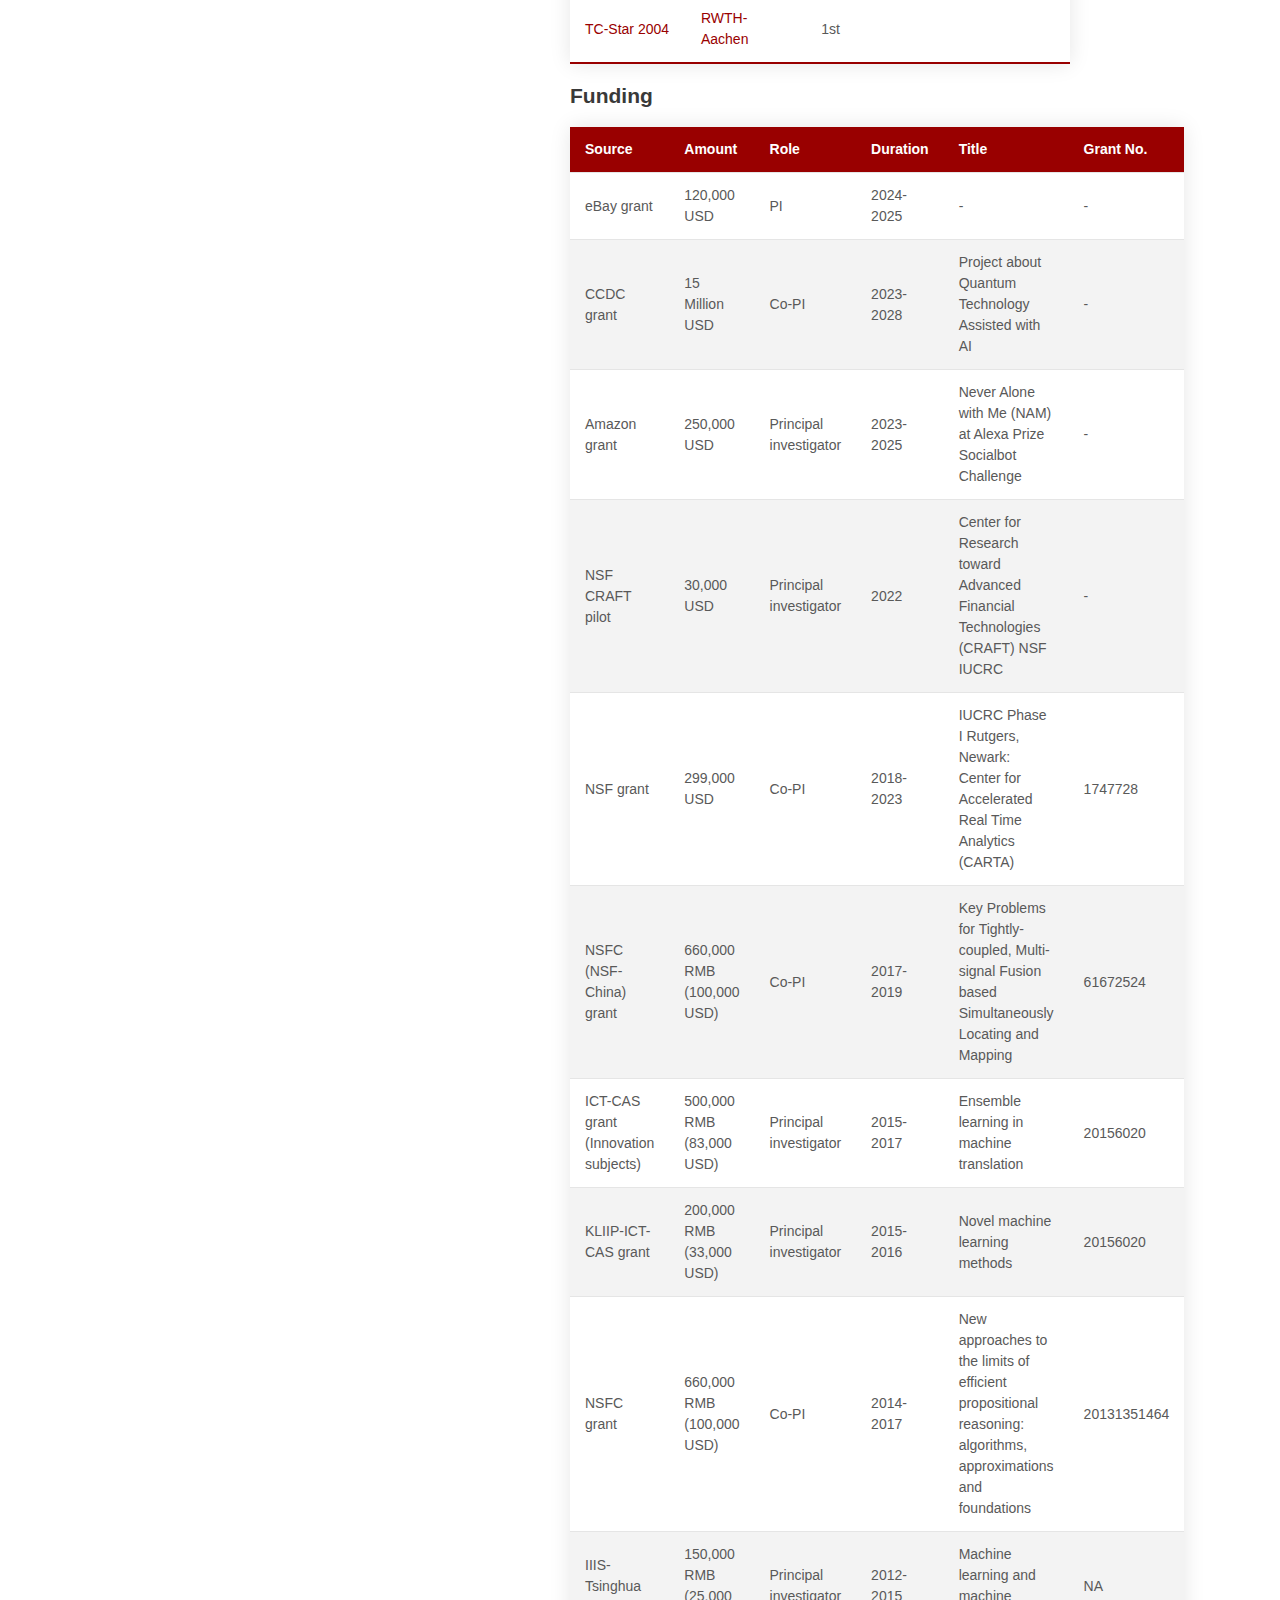
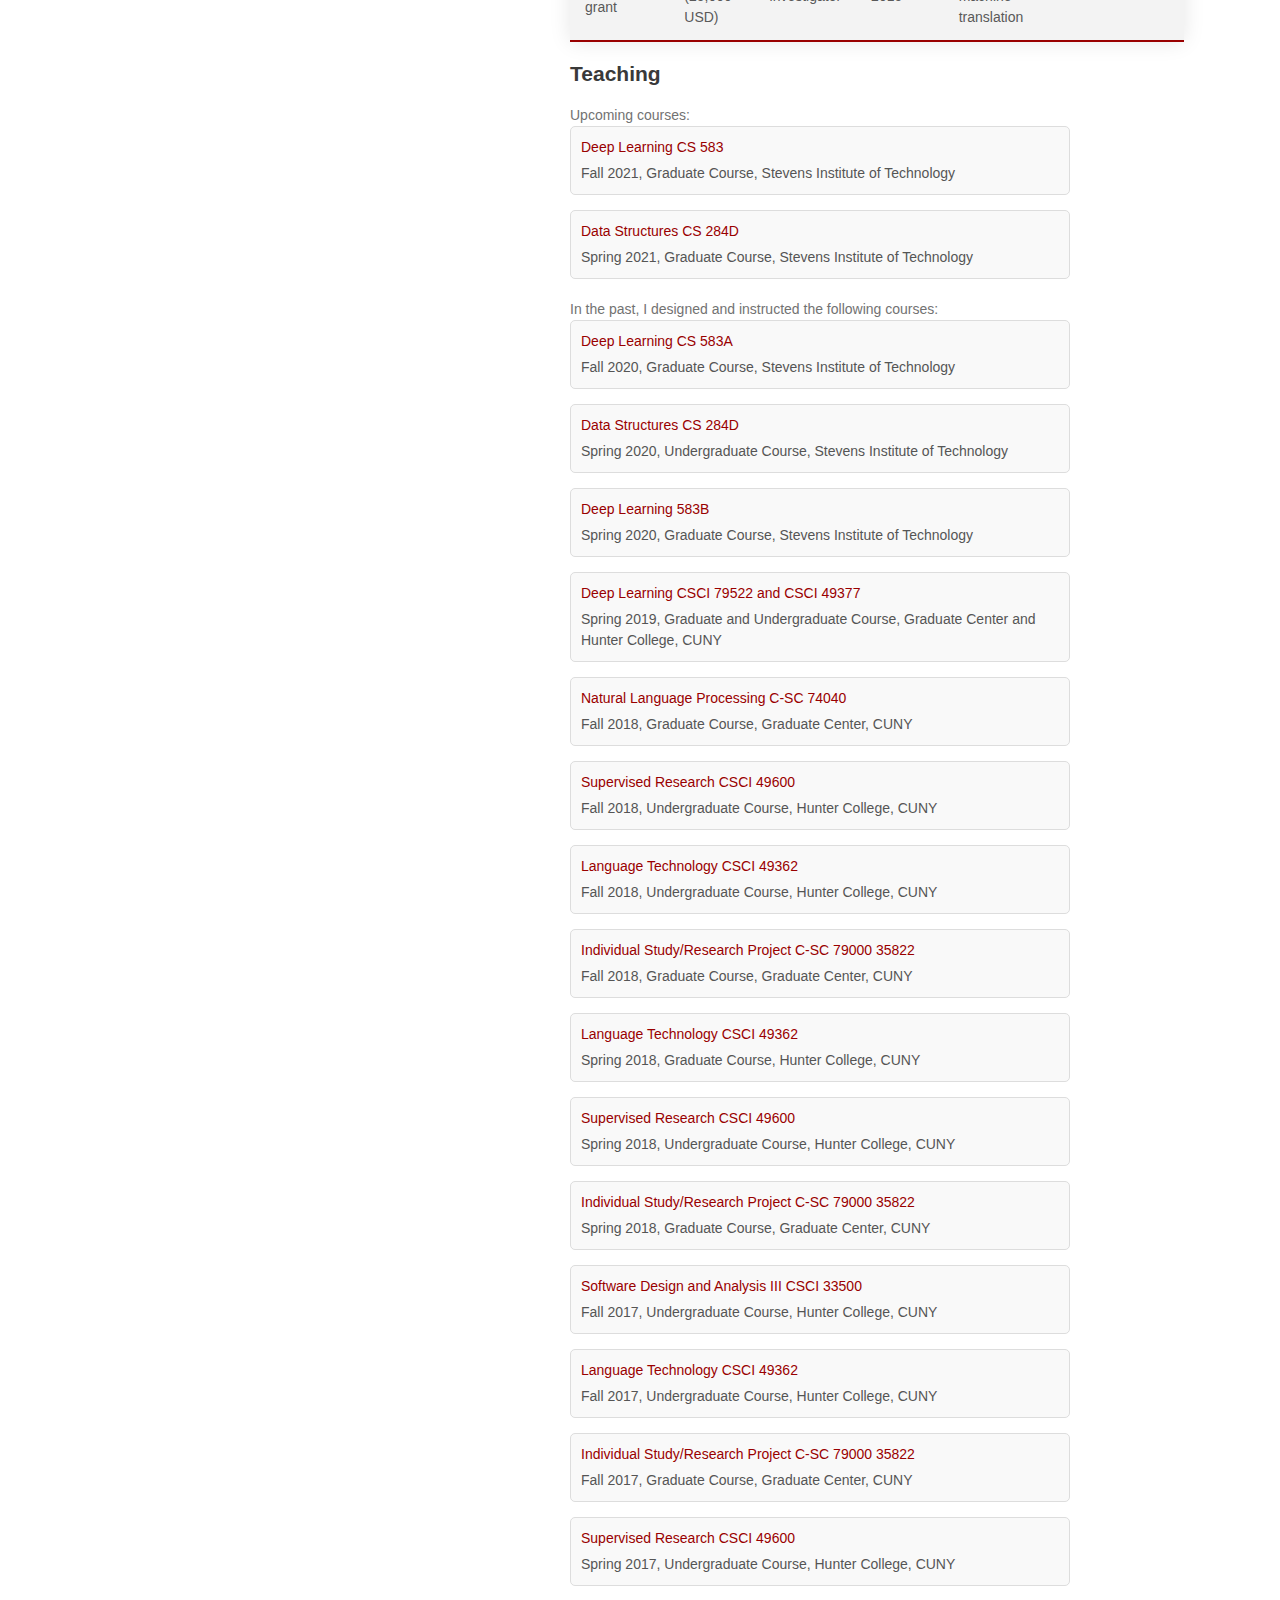
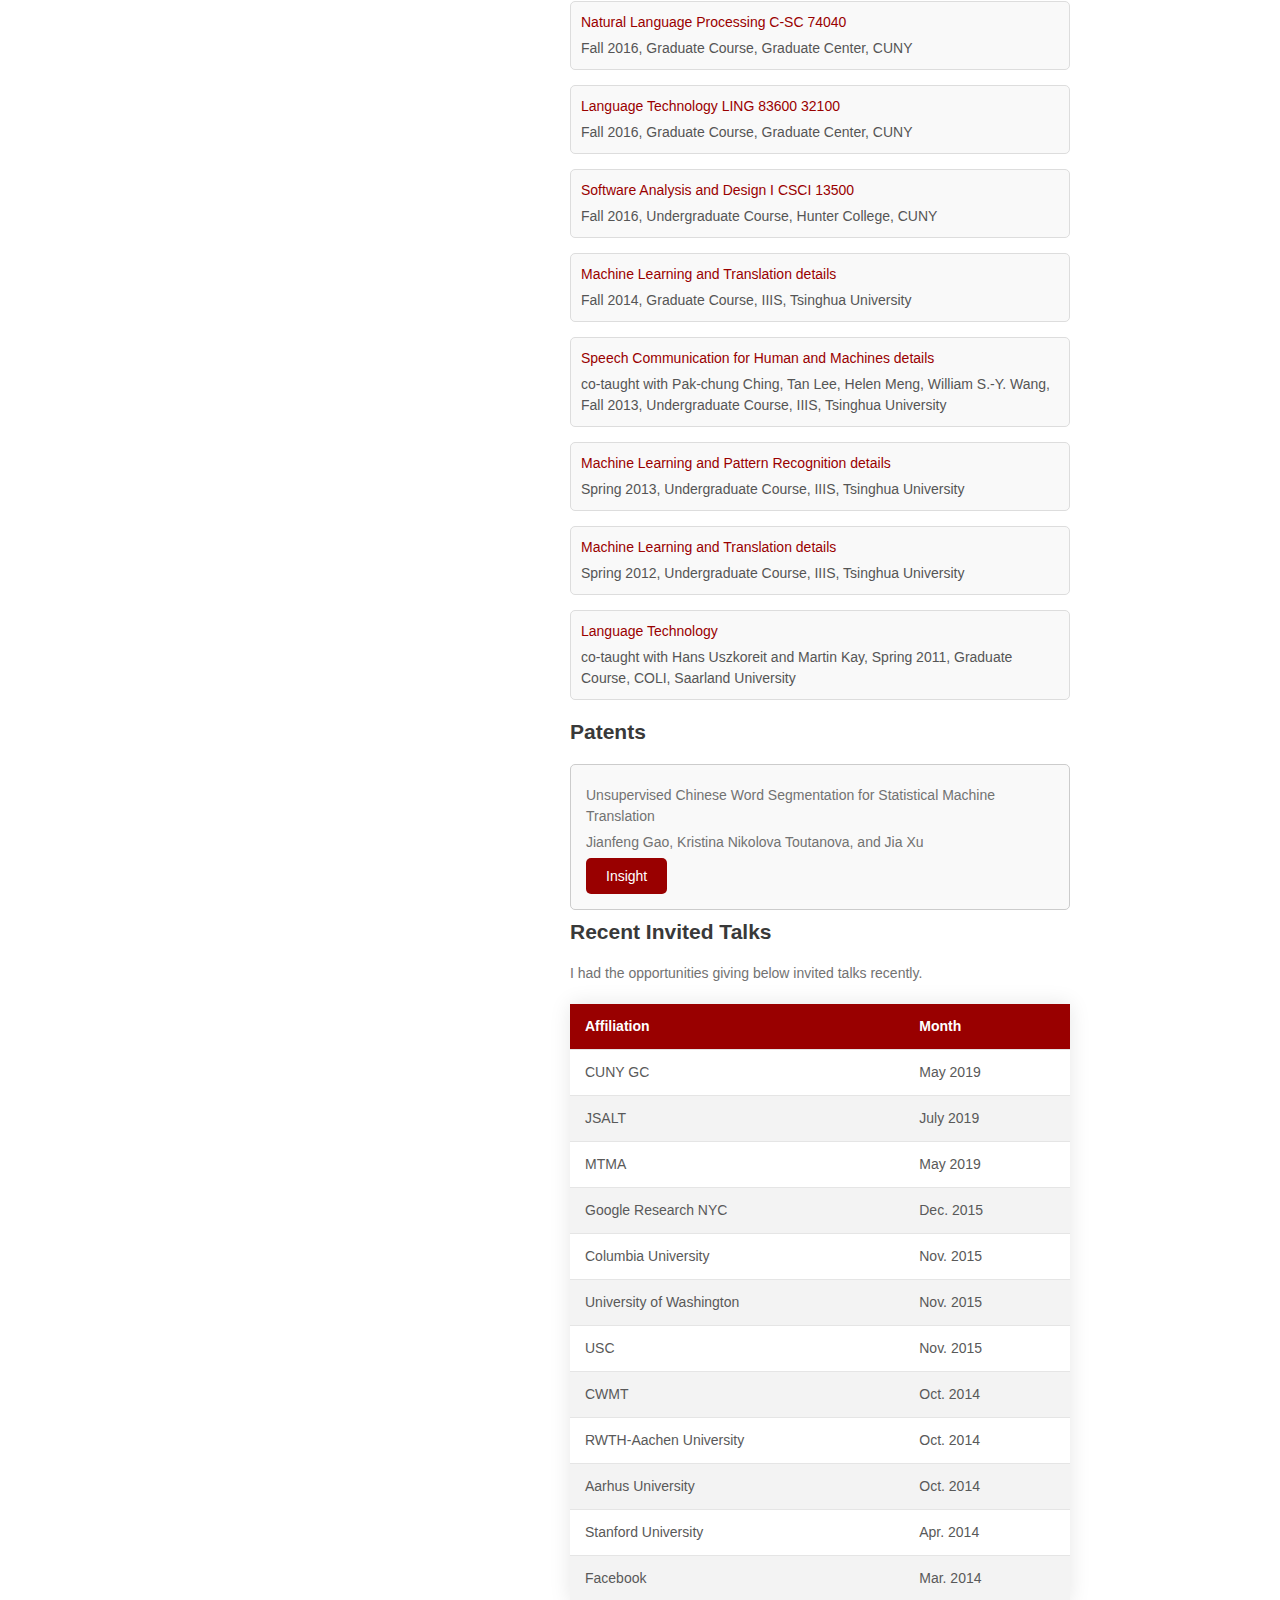
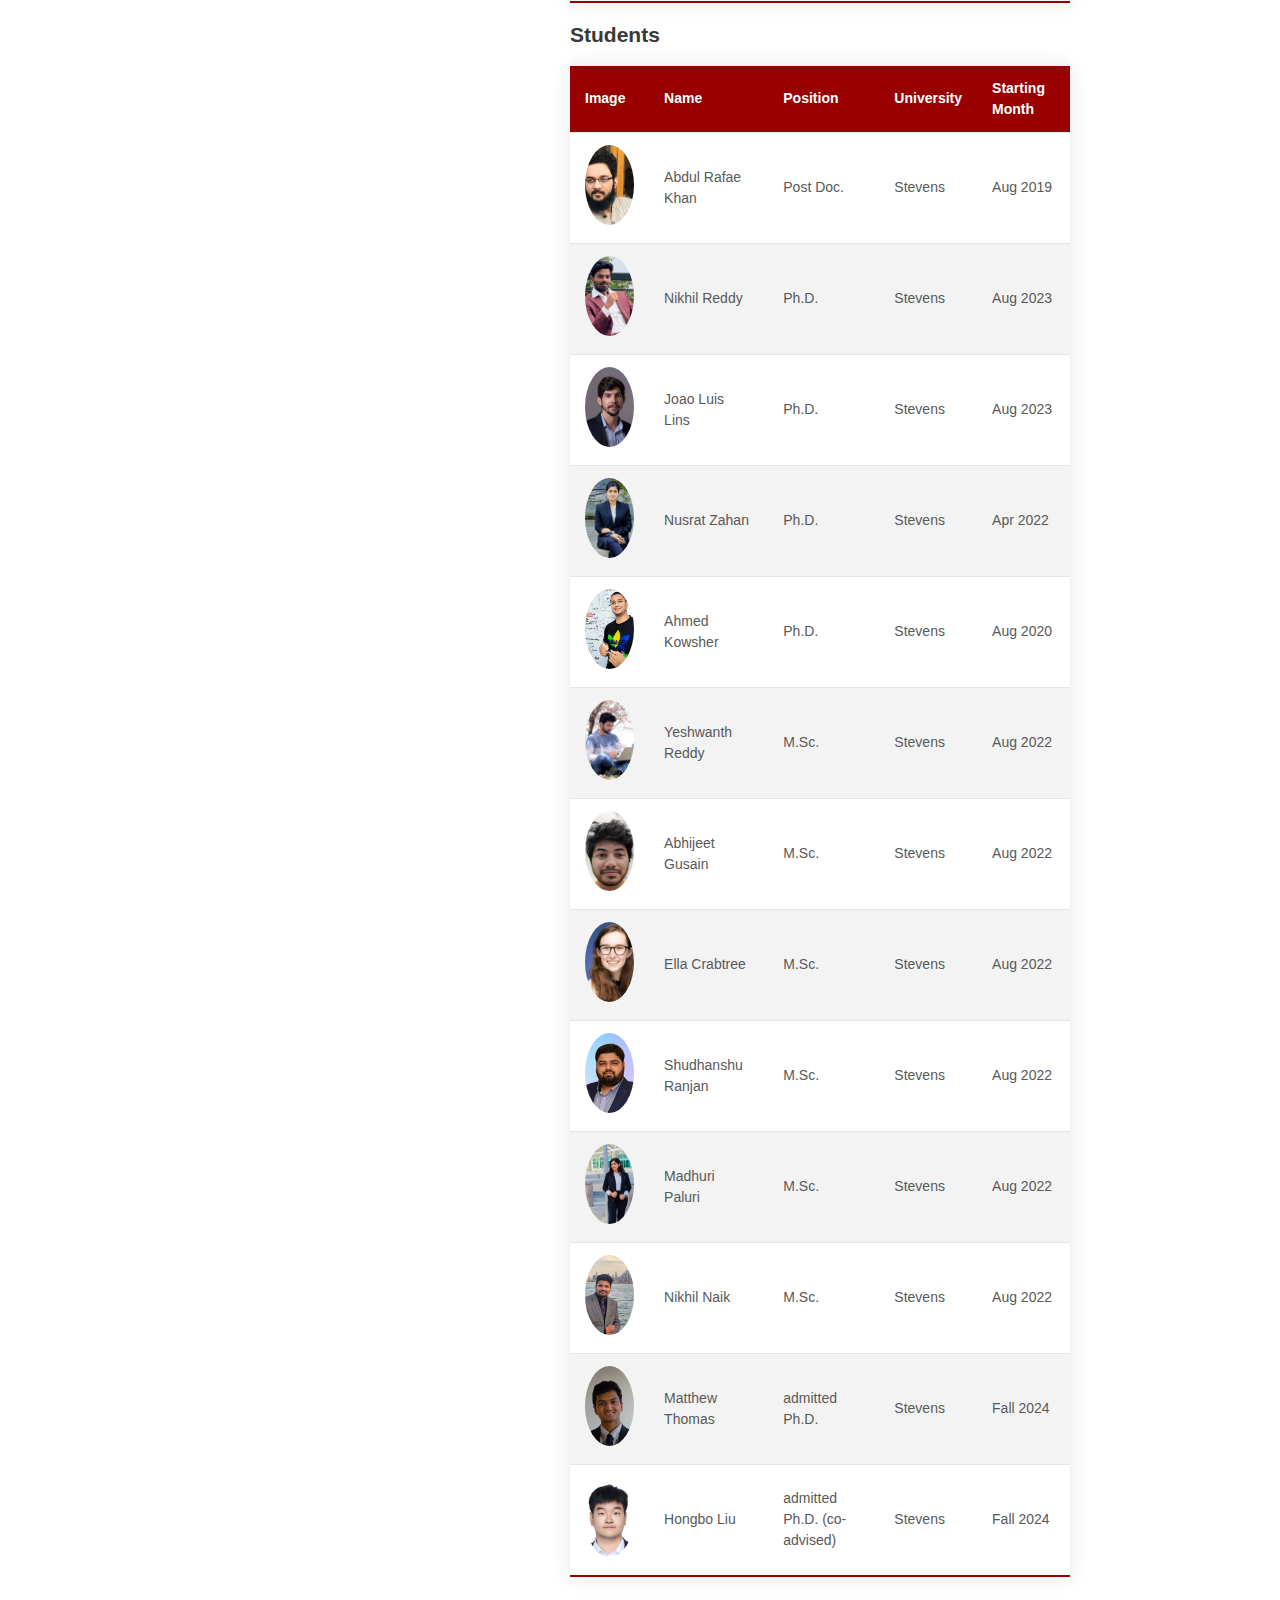
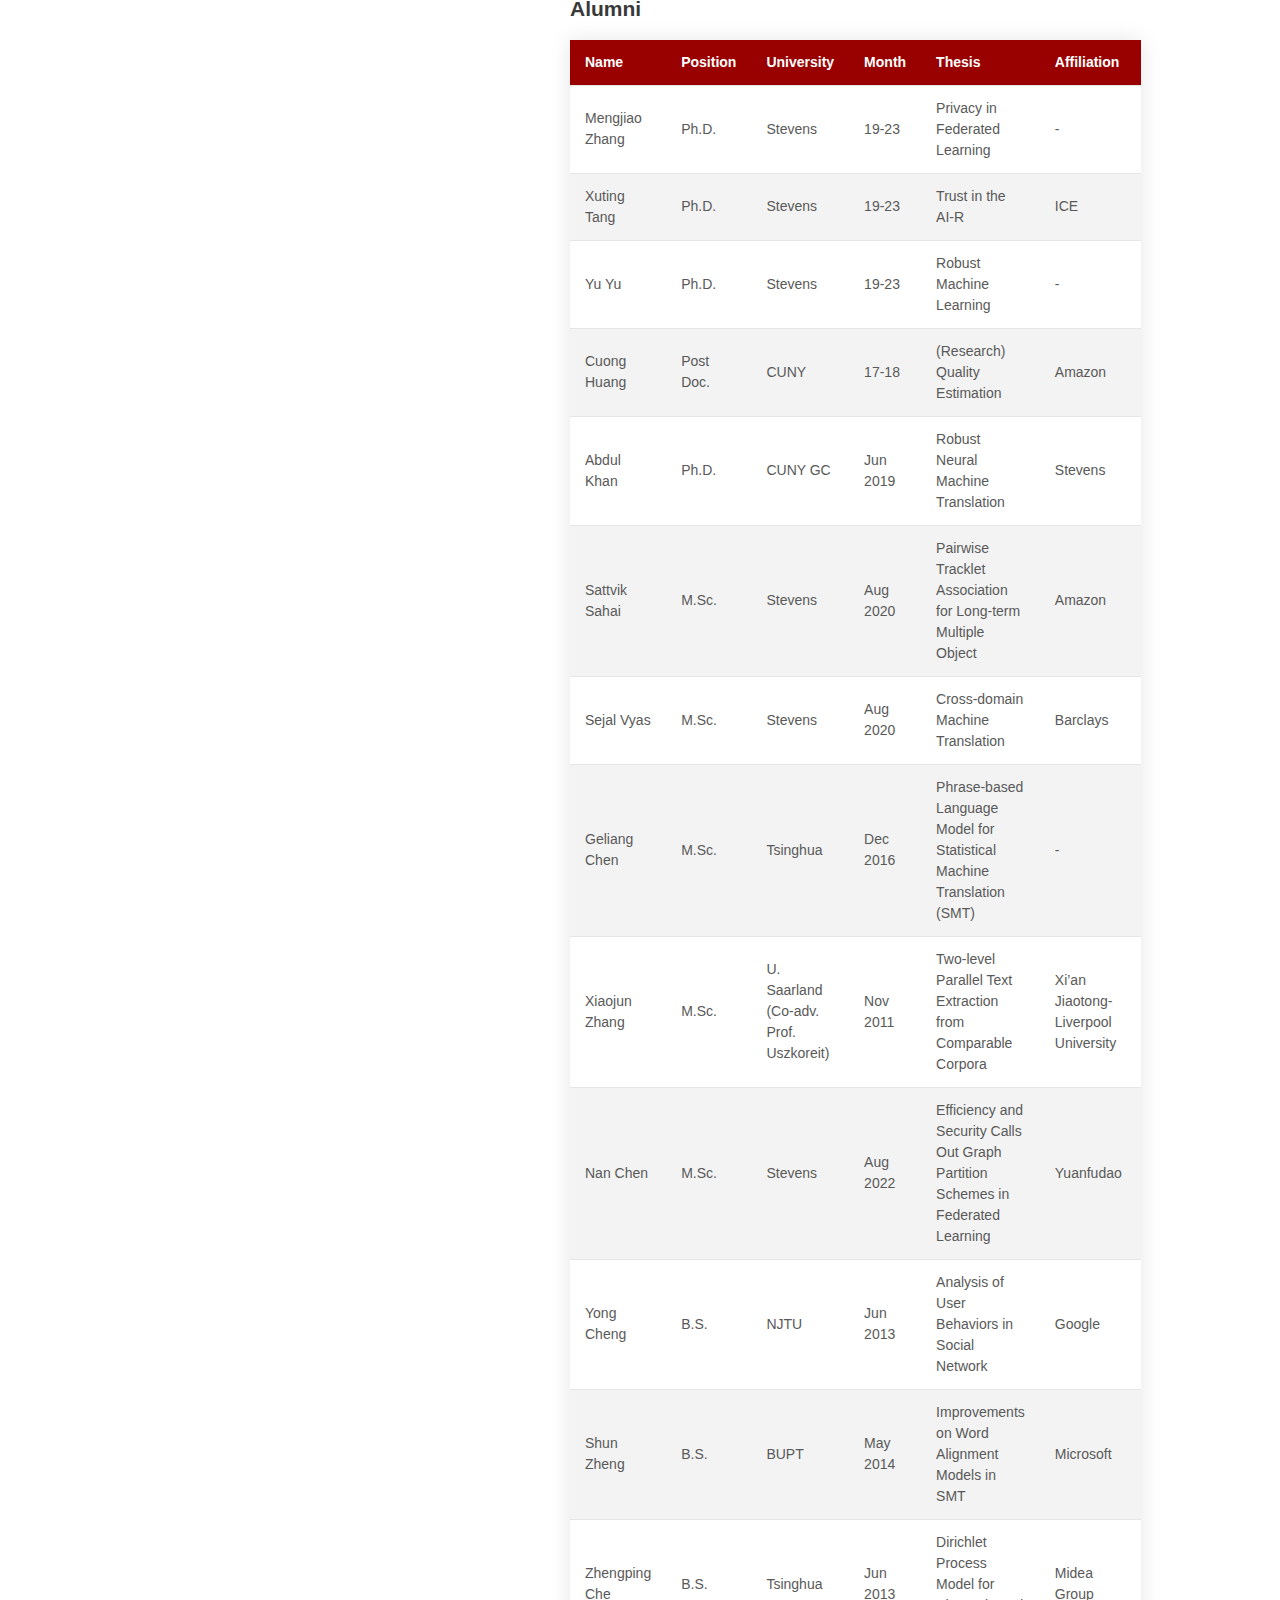
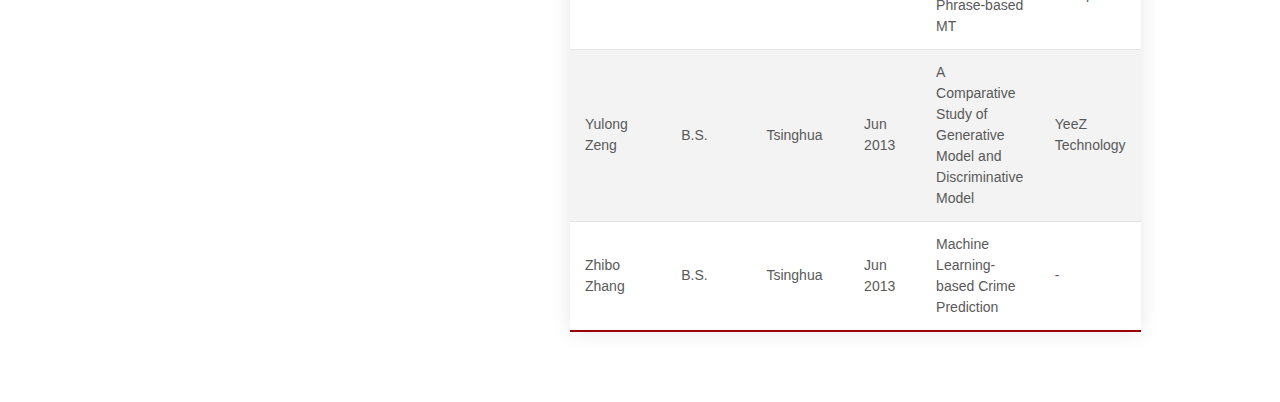
==== commit d1f4d5b8: "index" ====
--- a/index.html
+++ b/index.html
@@ -45,10 +45,12 @@
         <header>
             <h1>Jia Xu</h1>
             <img src="images/index_image.png">
-            <p>Assistant Professor, Stevens Institute of Technology</p>
-            <p>Affiliated faculty at City University of New York |
-                Co-adjutant at Rutgers University</p>
-            <p>Member of CHI, SIAI, and CRAFT at Stevens</p>
+            <h4>Assistant Professor, Stevens Institute of Technology</h4>
+            <h4>Affiliated faculty at City University of New York |
+                Co-adjutant at Rutgers University</h4>
+            <h4>Member of CHI, SIAI, and CRAFT at Stevens</h4>
+
+            <br>
 
             <p class="view"><a href="#biography">> Biography</a></p>
             <p class="view"><a href="#publications">> Publications</a></p>
--- a/stylesheets/styles.css
+++ b/stylesheets/styles.css
@@ -39,6 +39,11 @@
   font-weight: 500;
 }
 
+h4 {
+  margin-top: 0;
+  margin-bottom: 0;
+}
+
 a {
   color:#39c;
   text-decoration:none;
@@ -62,6 +67,11 @@
 .wrapper {
   width:860px;
   margin:0 auto;
+}
+
+.wrapper p {
+  margin-top: 0;
+  margin-bottom: 0;
 }
 
 blockquote {
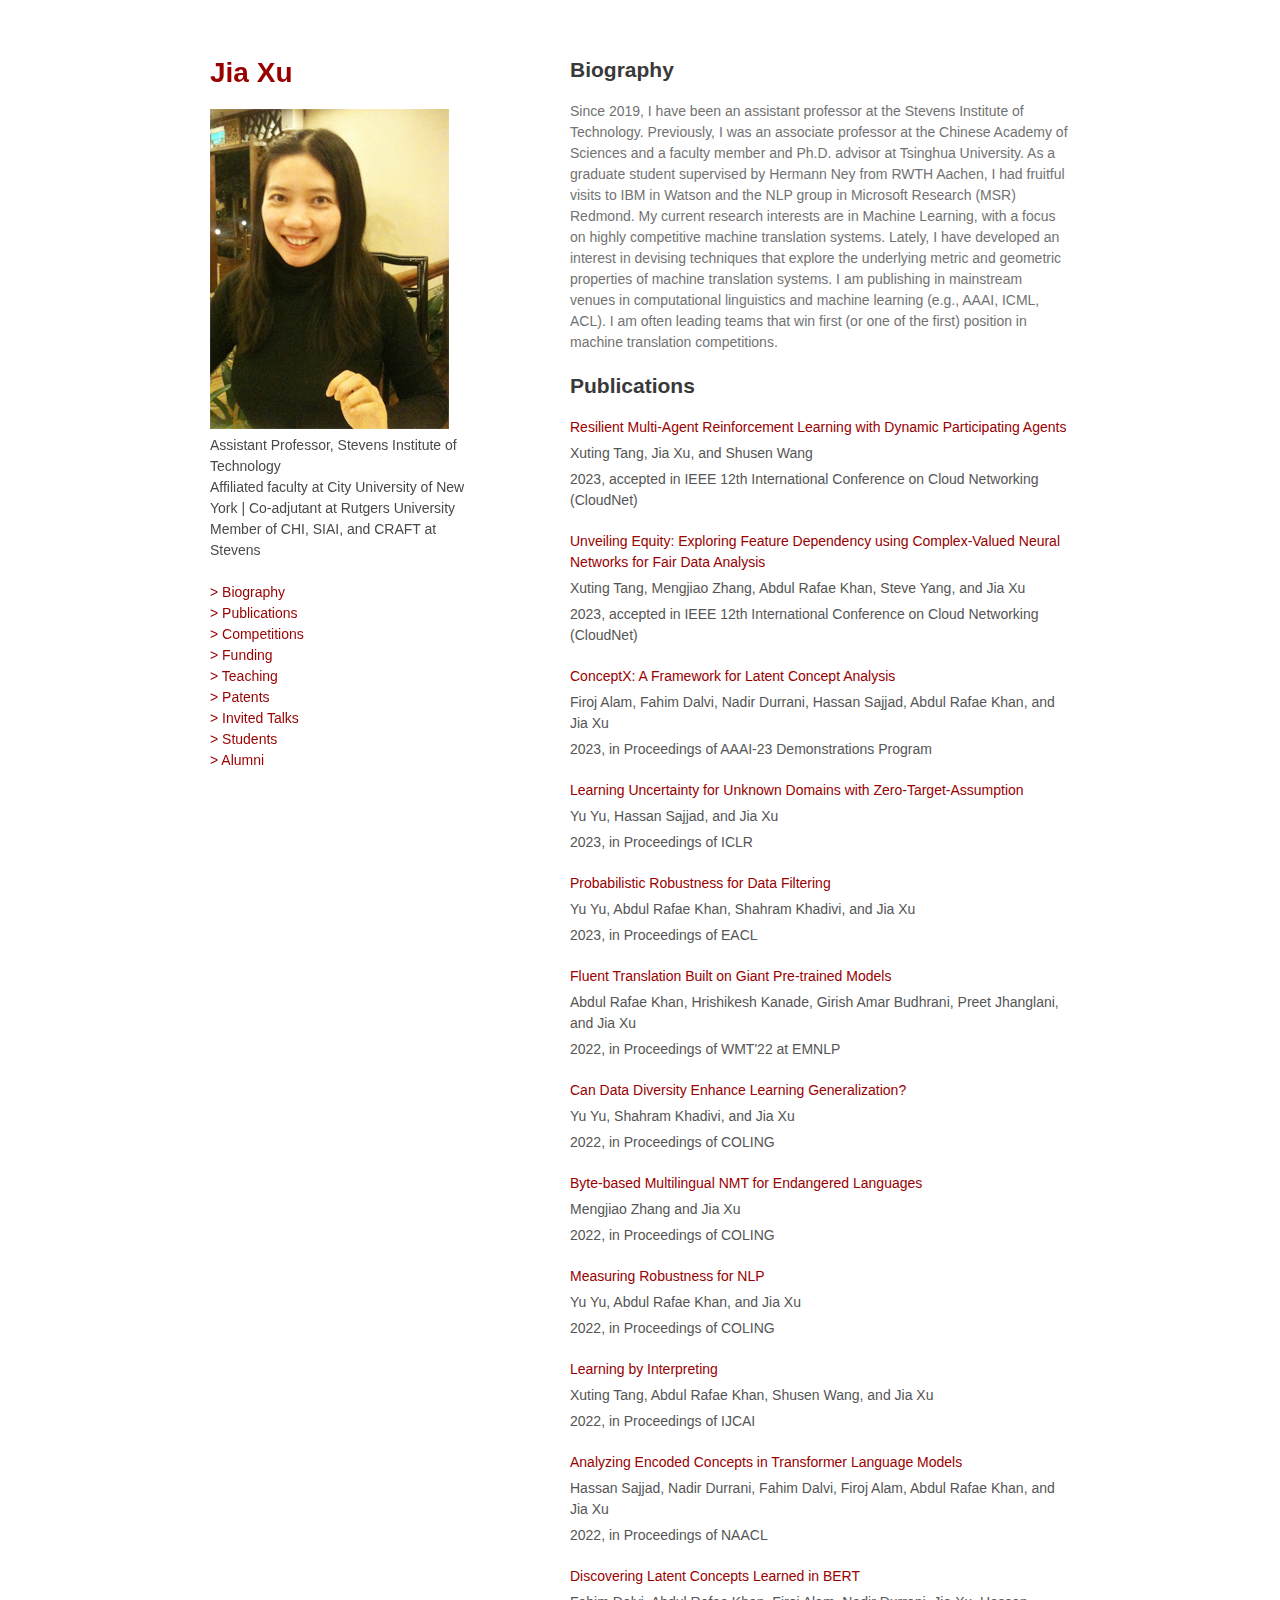
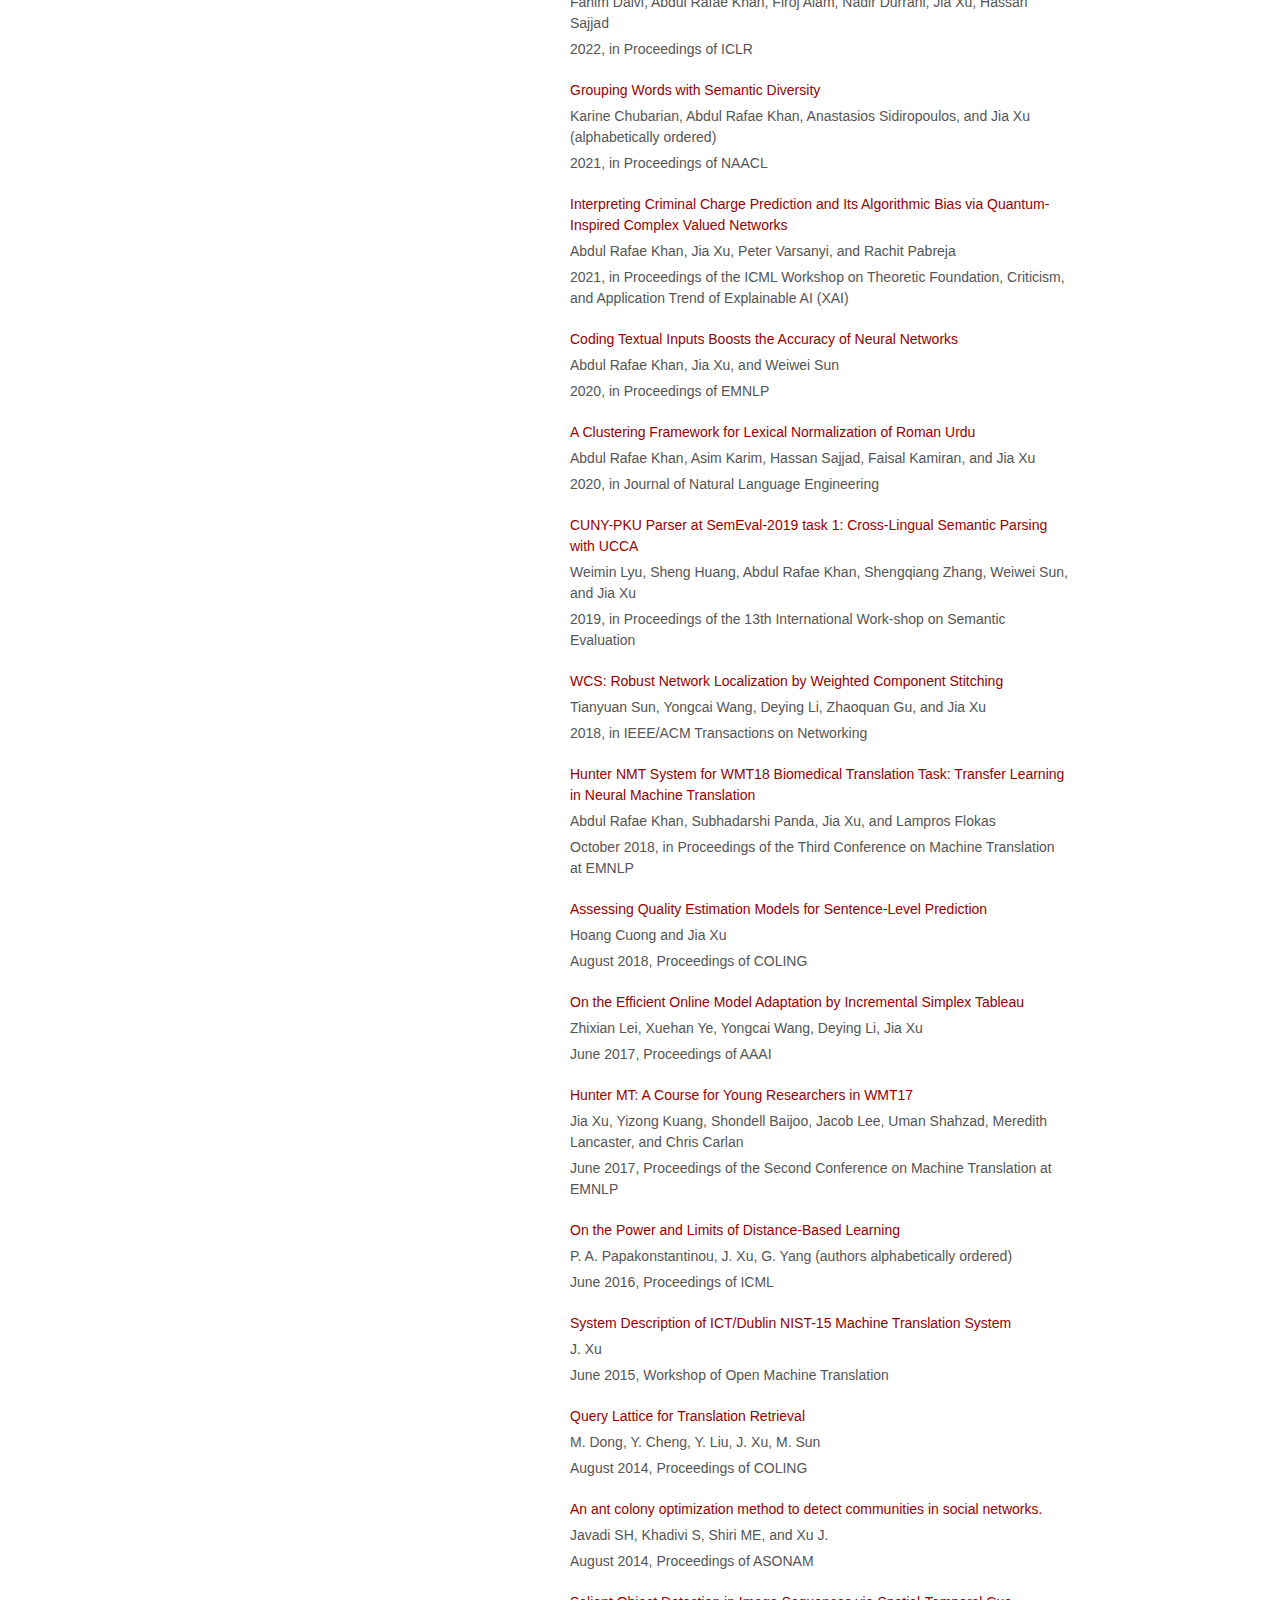
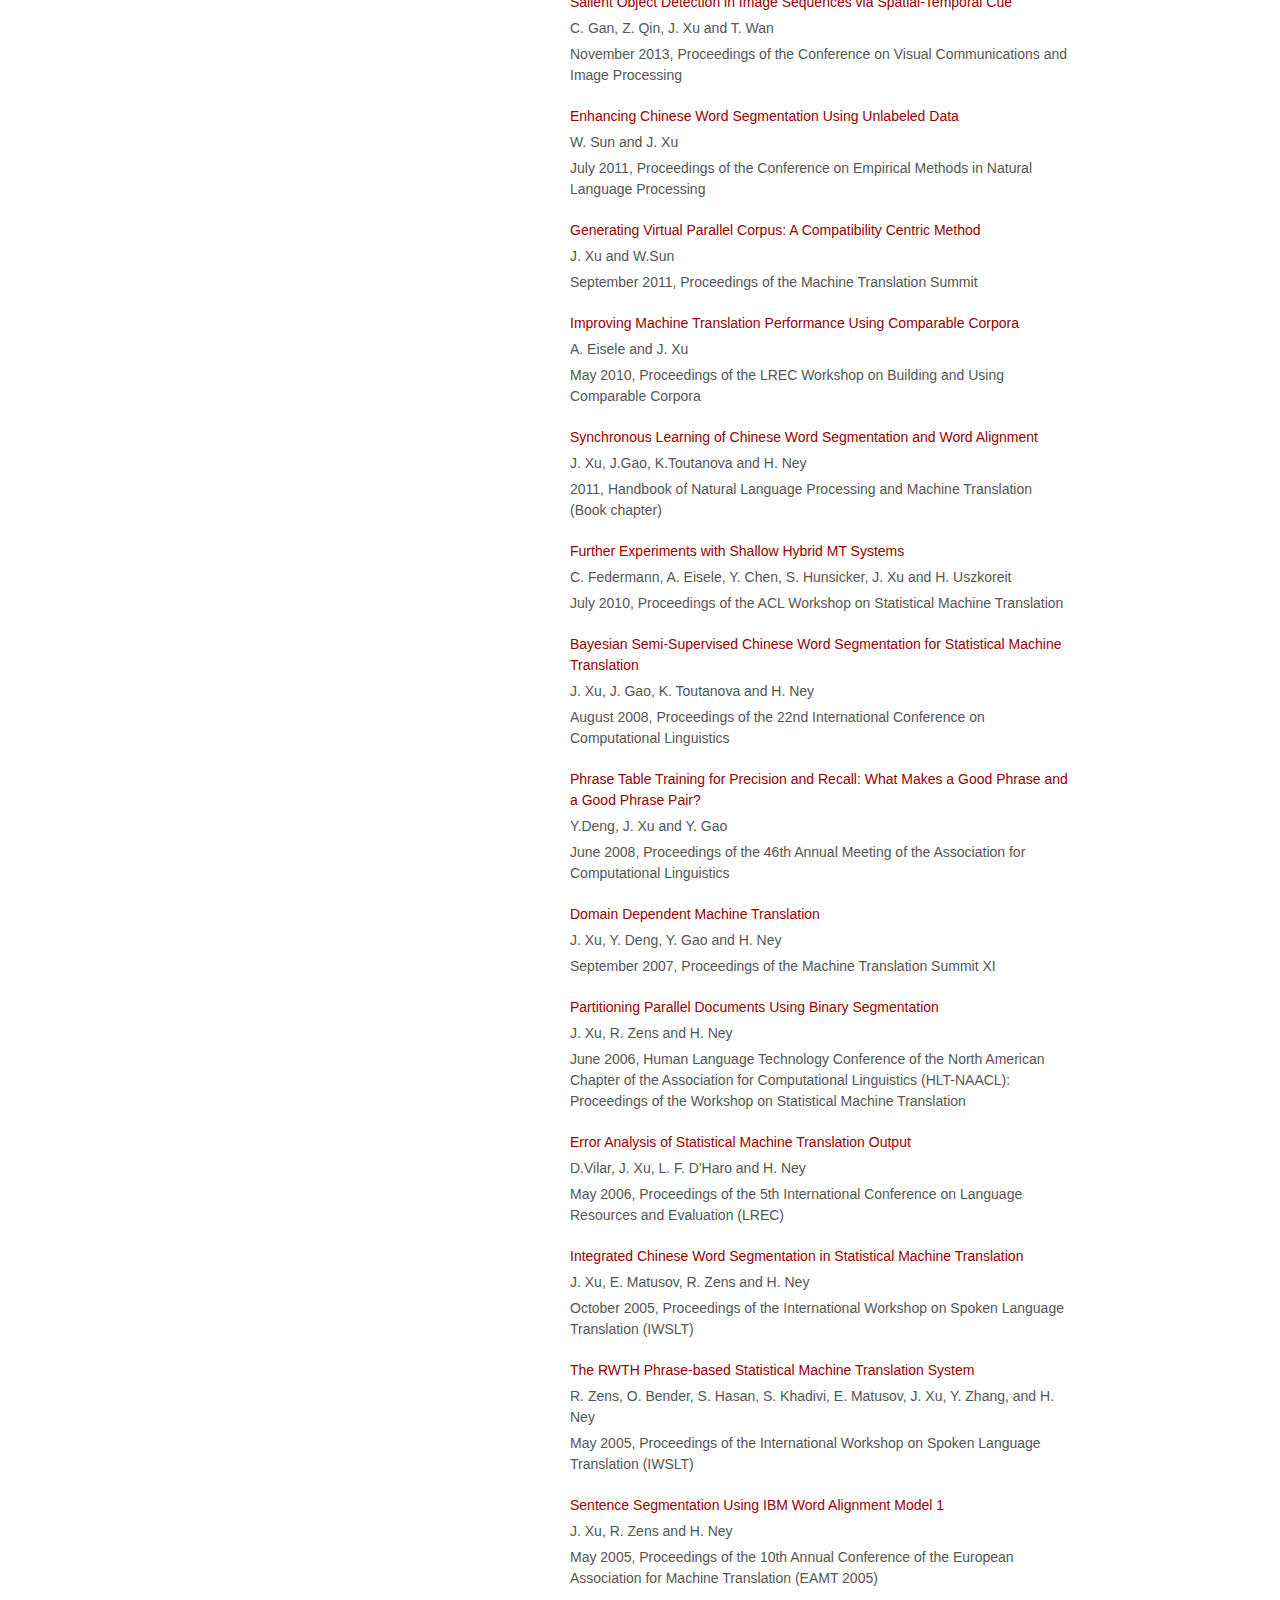
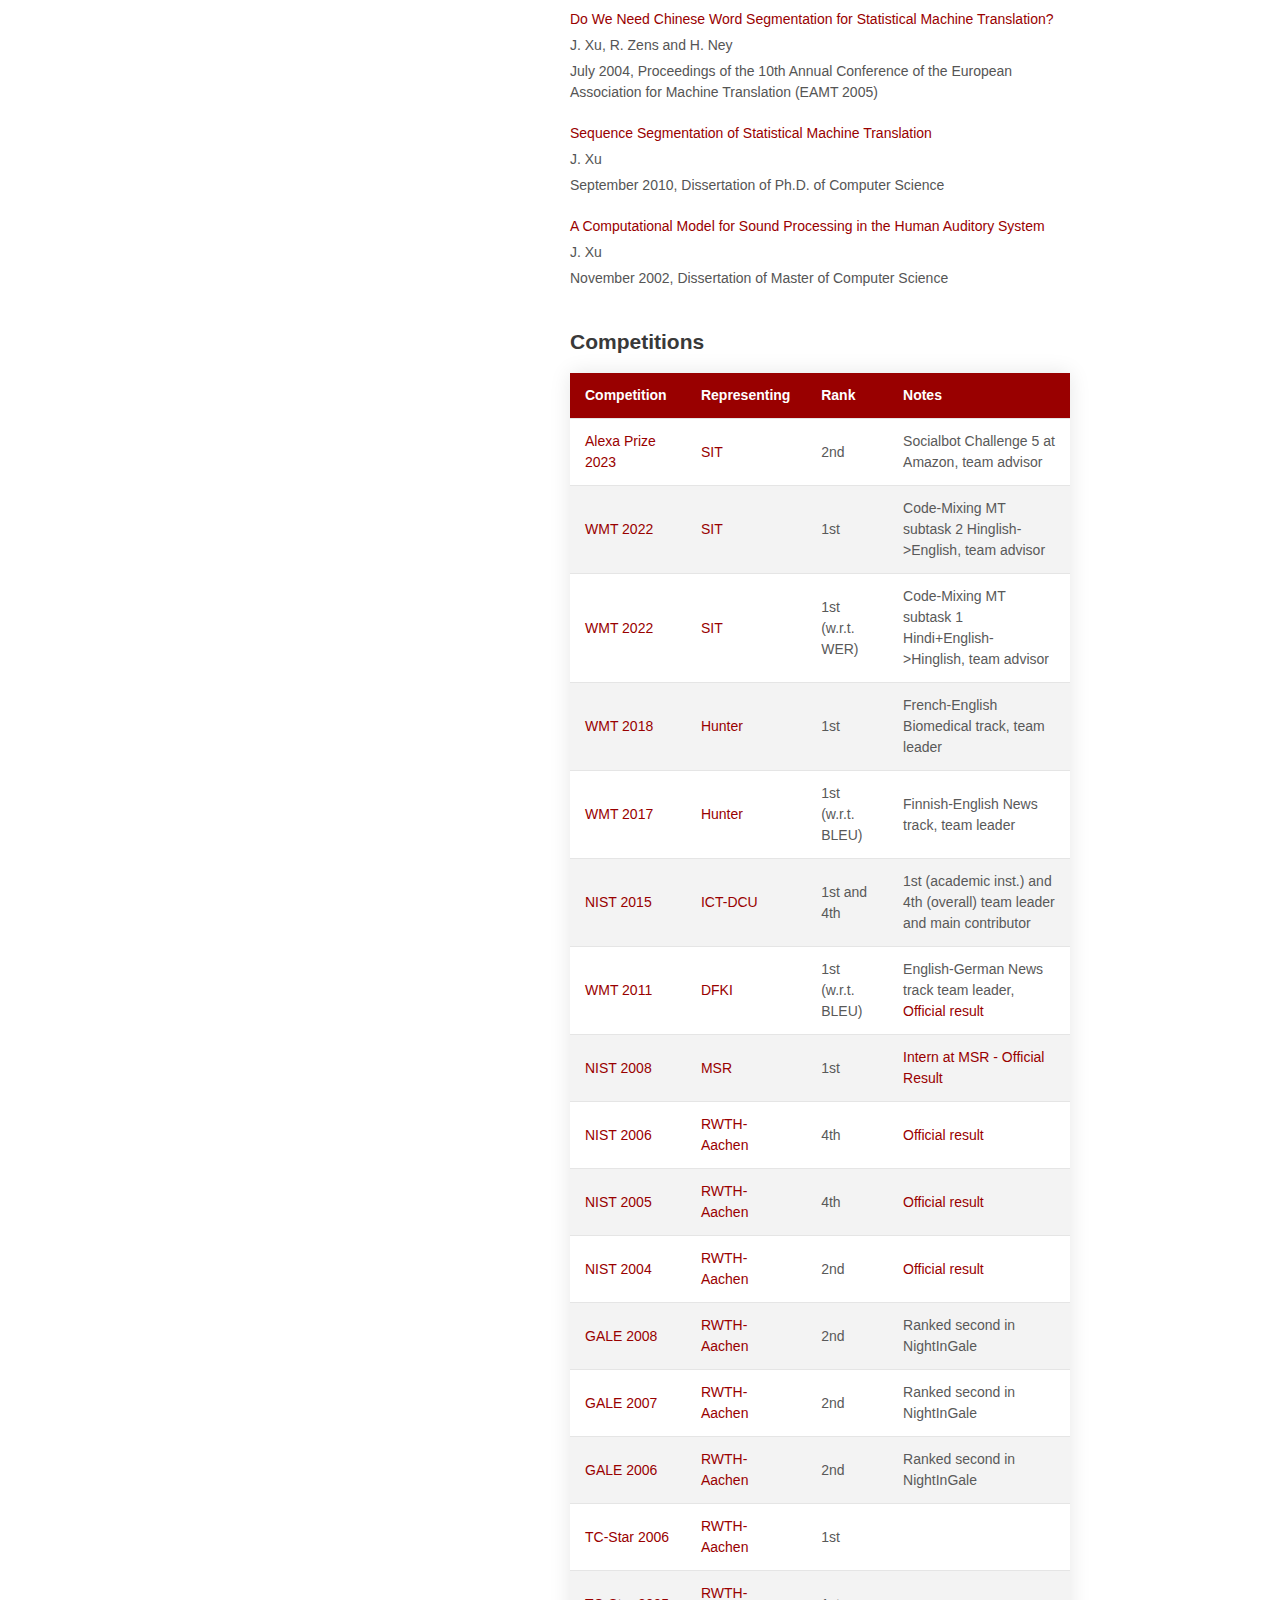
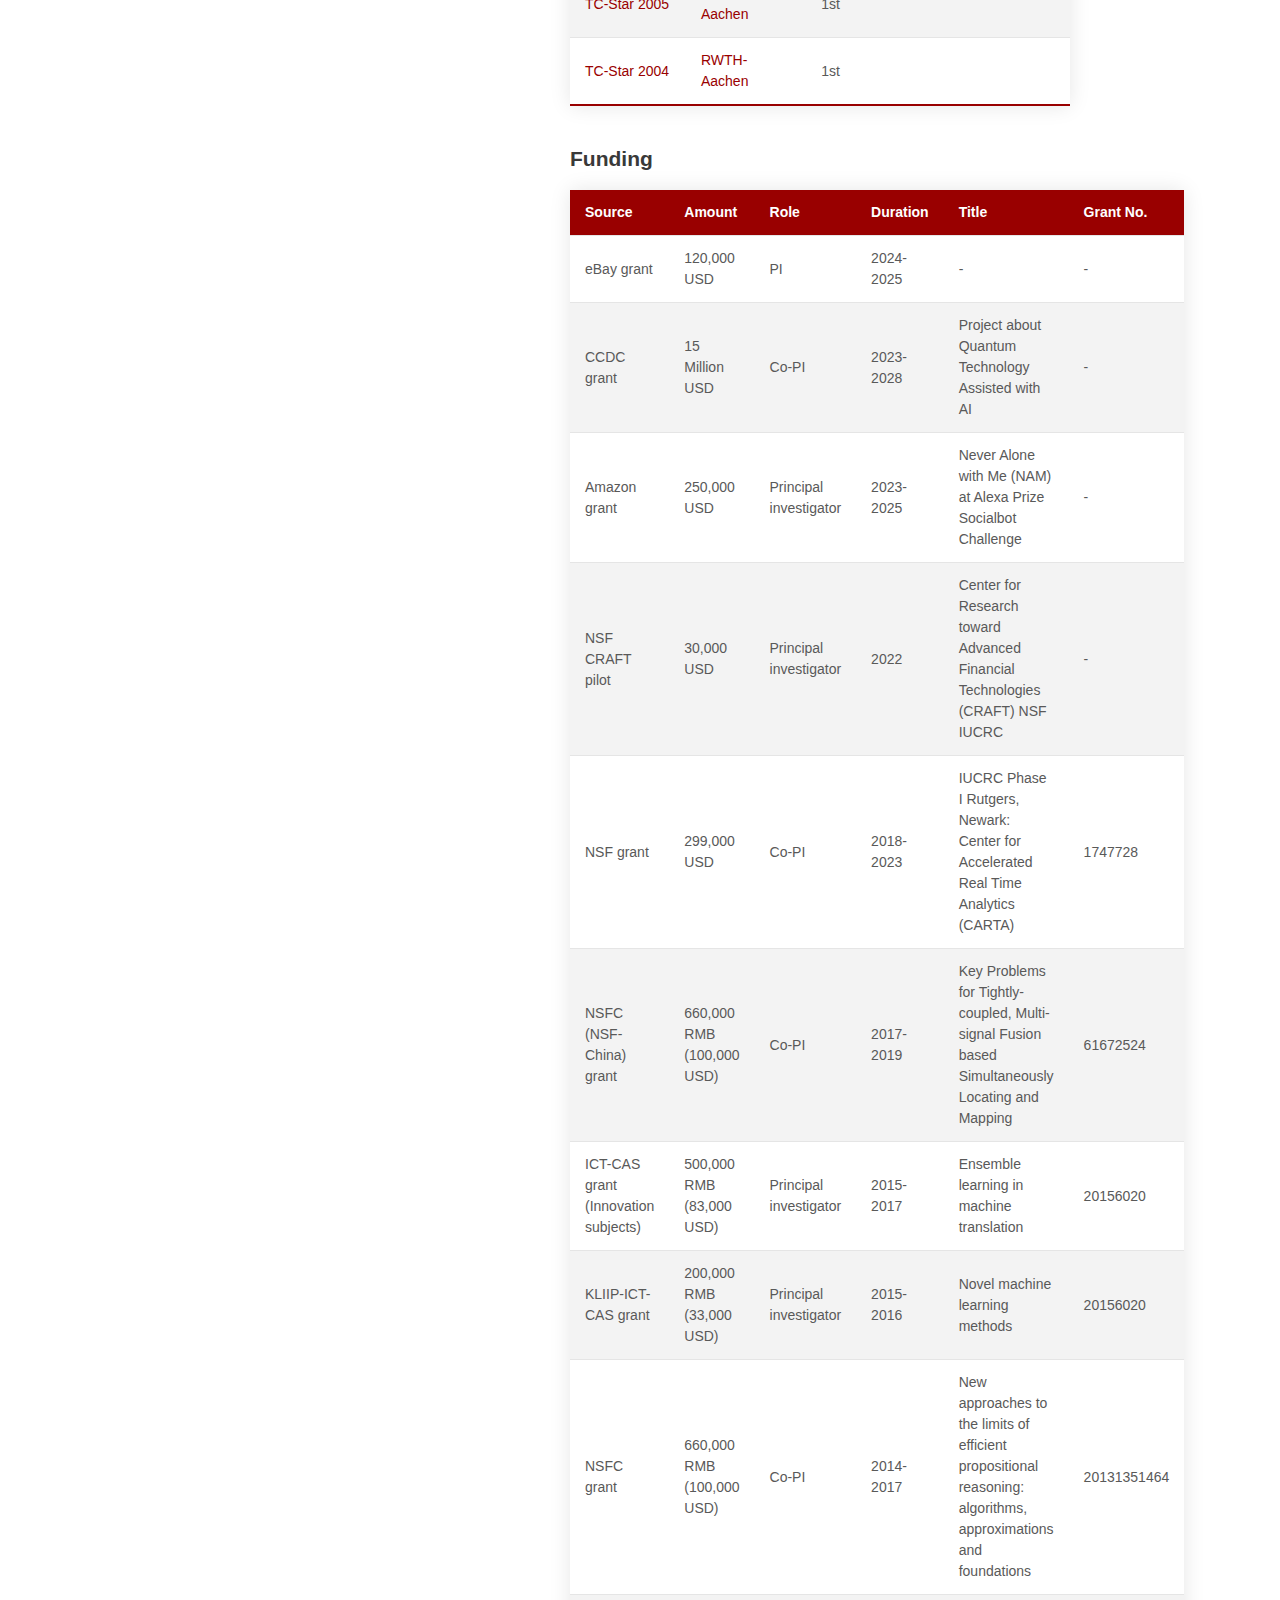
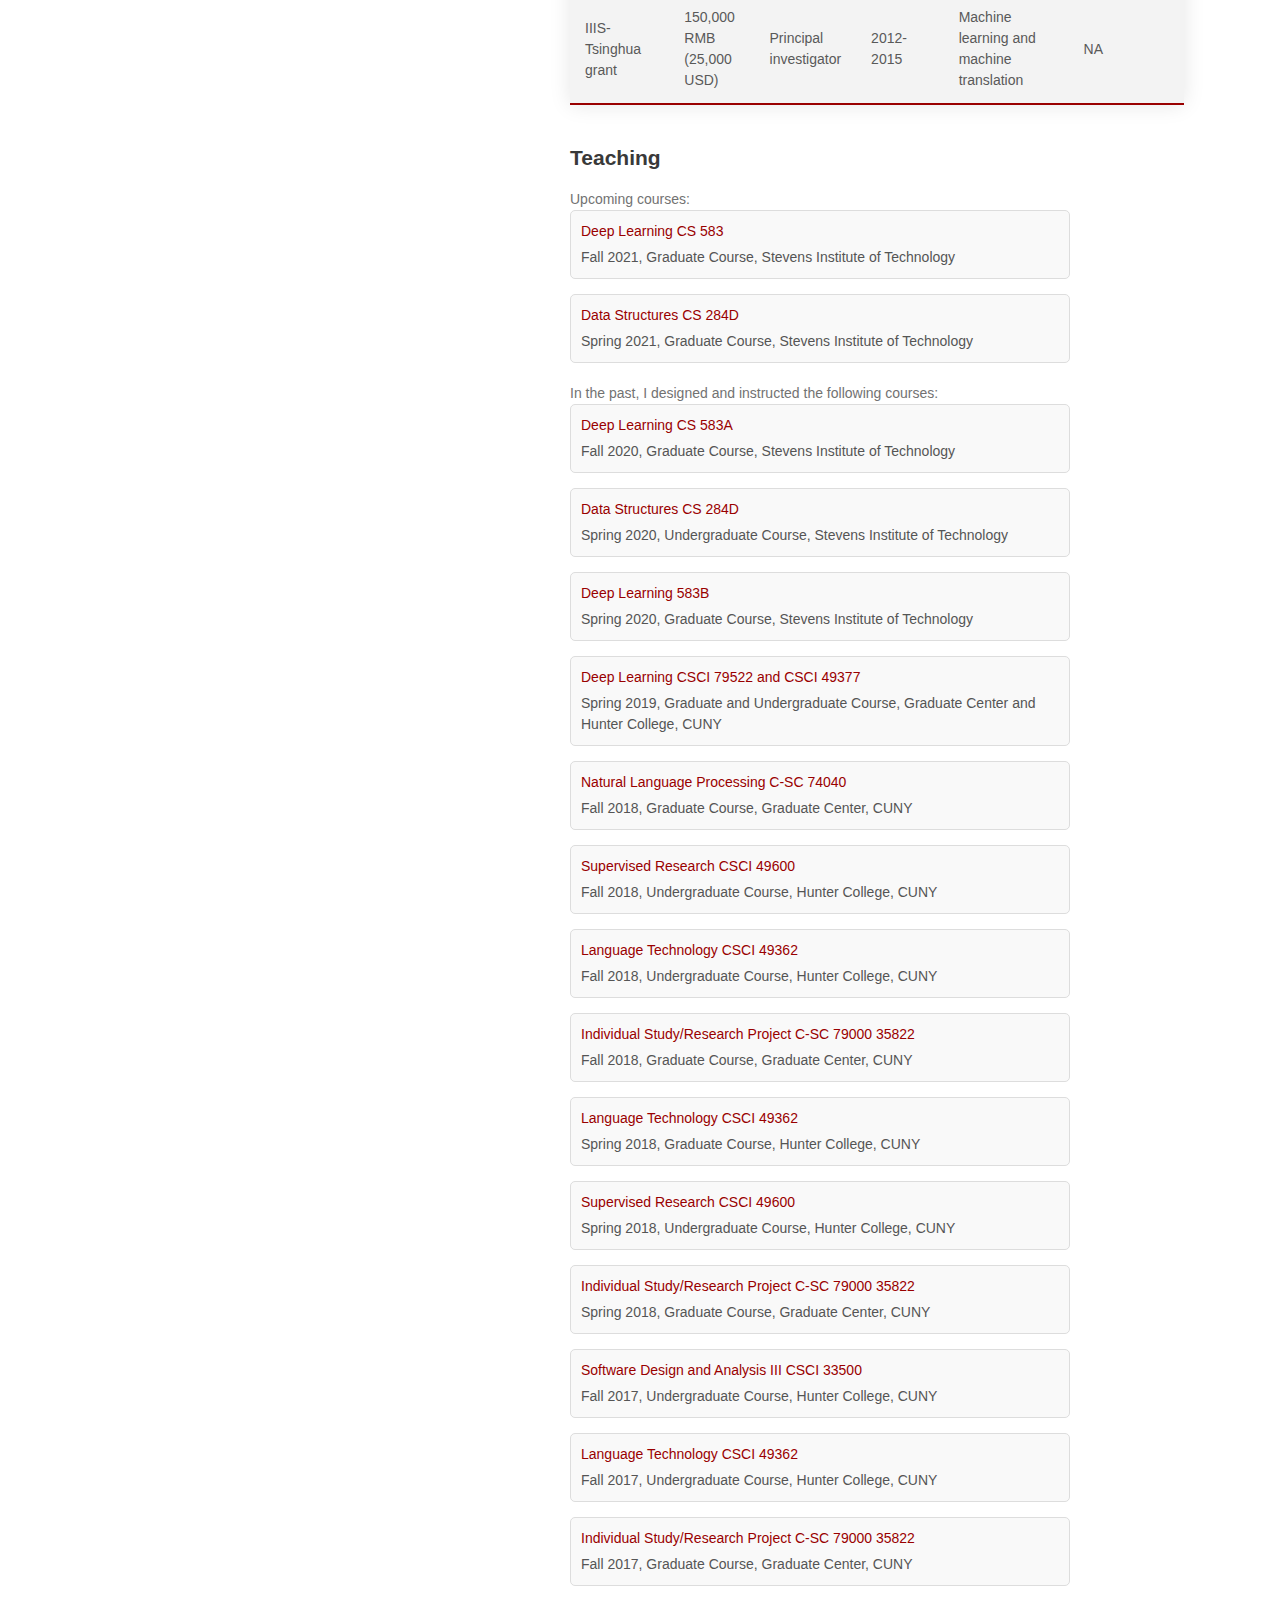
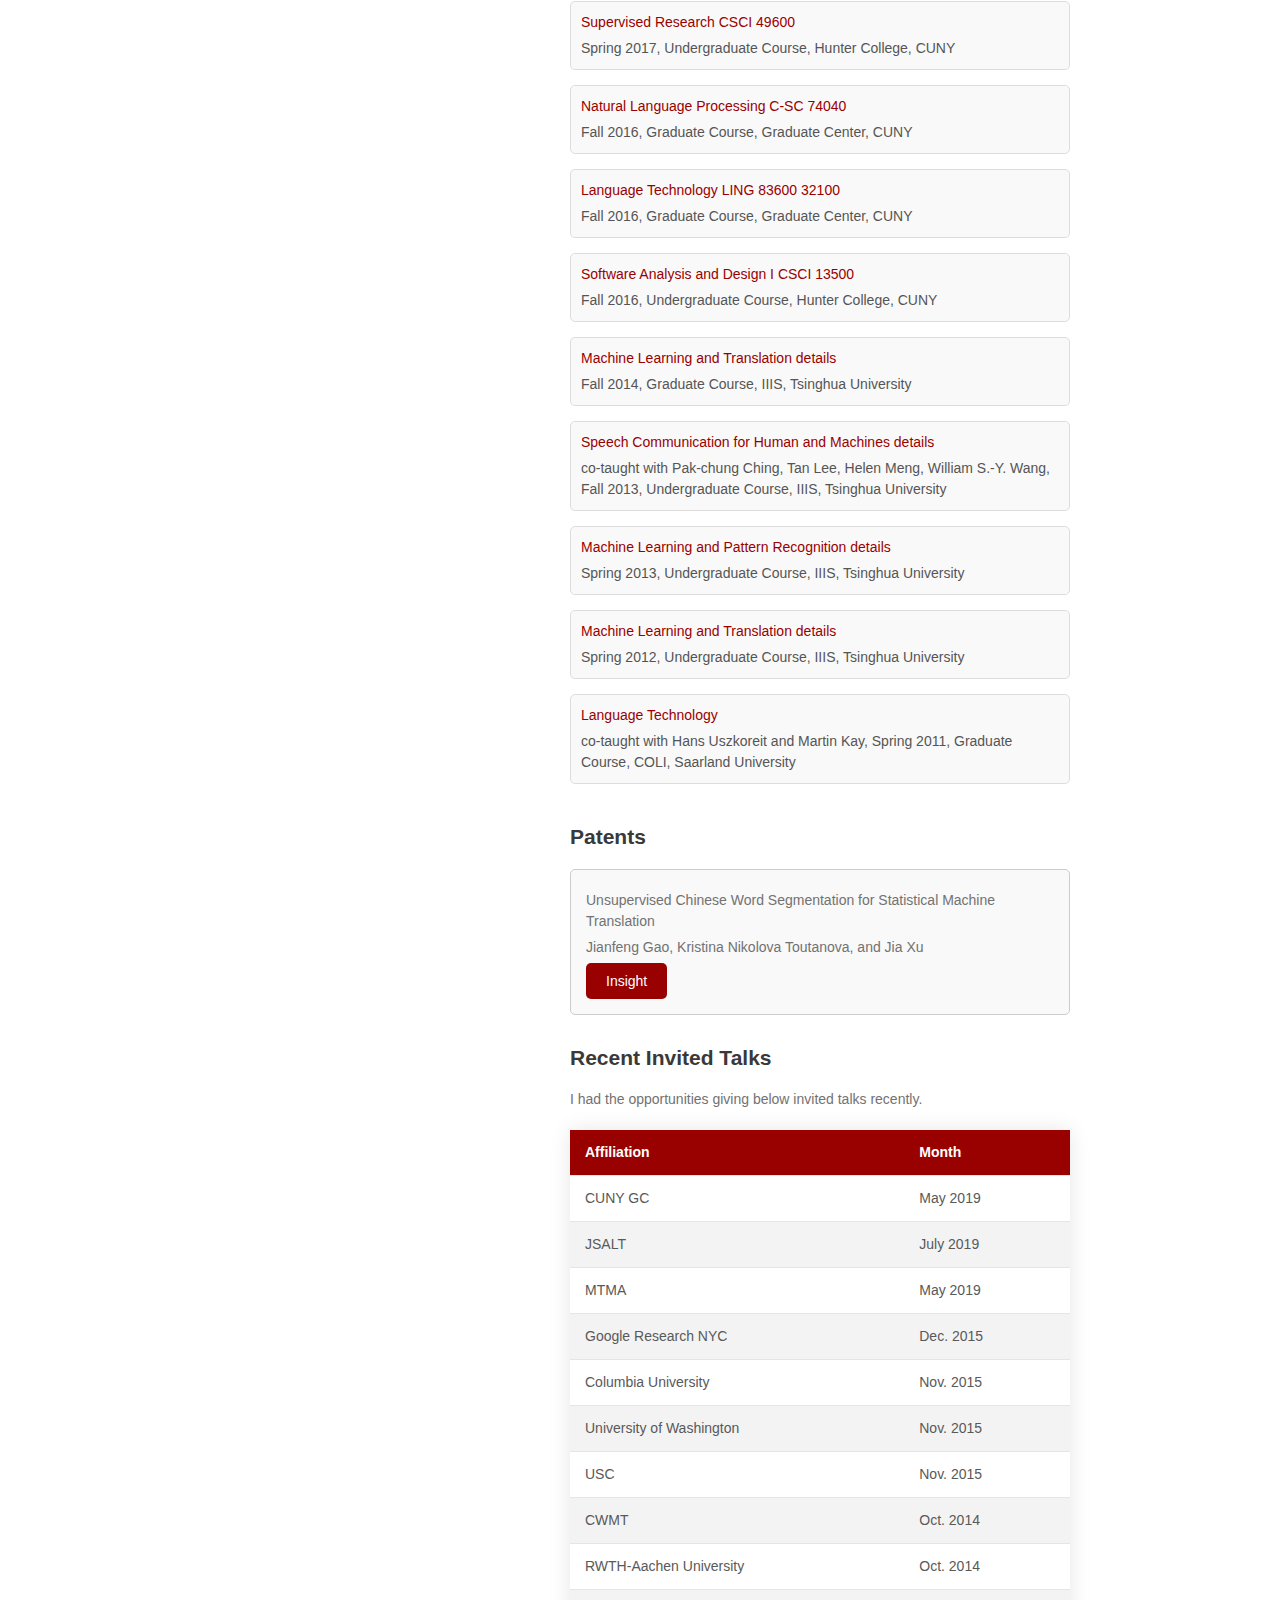
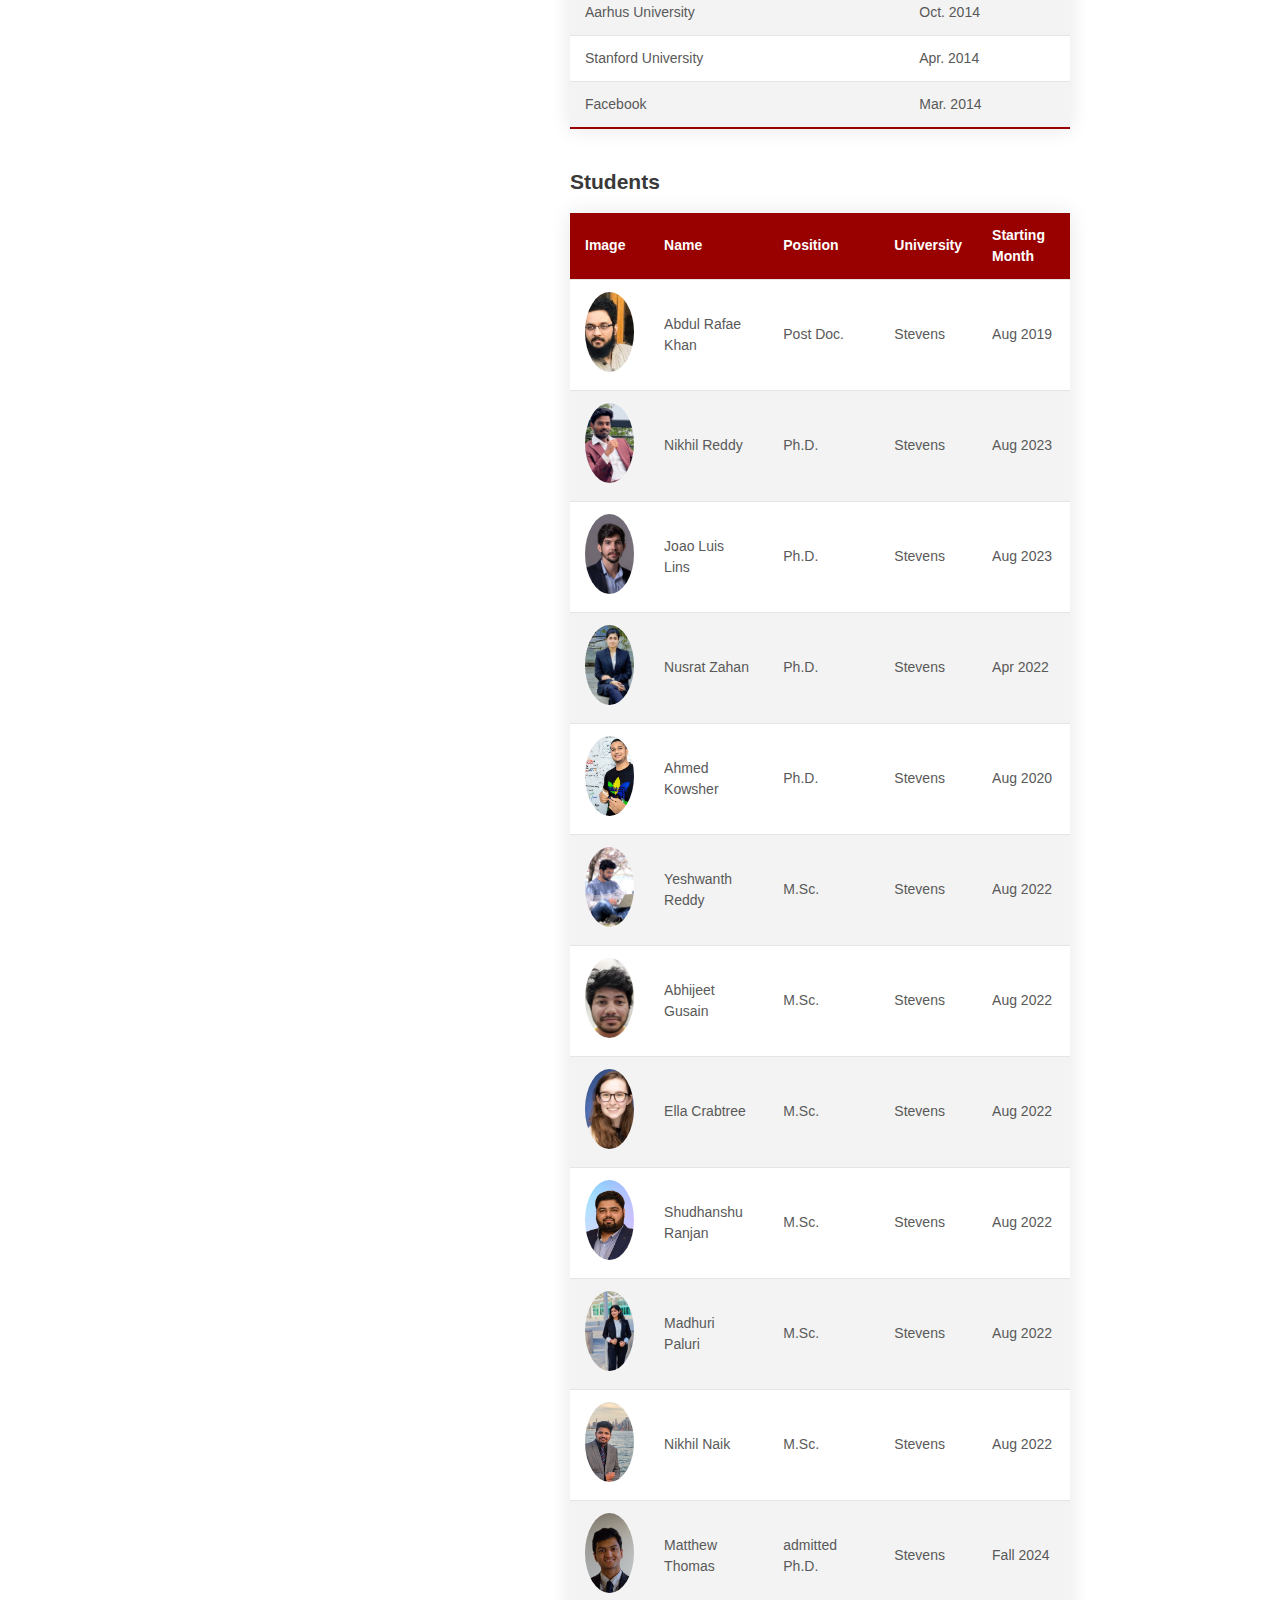
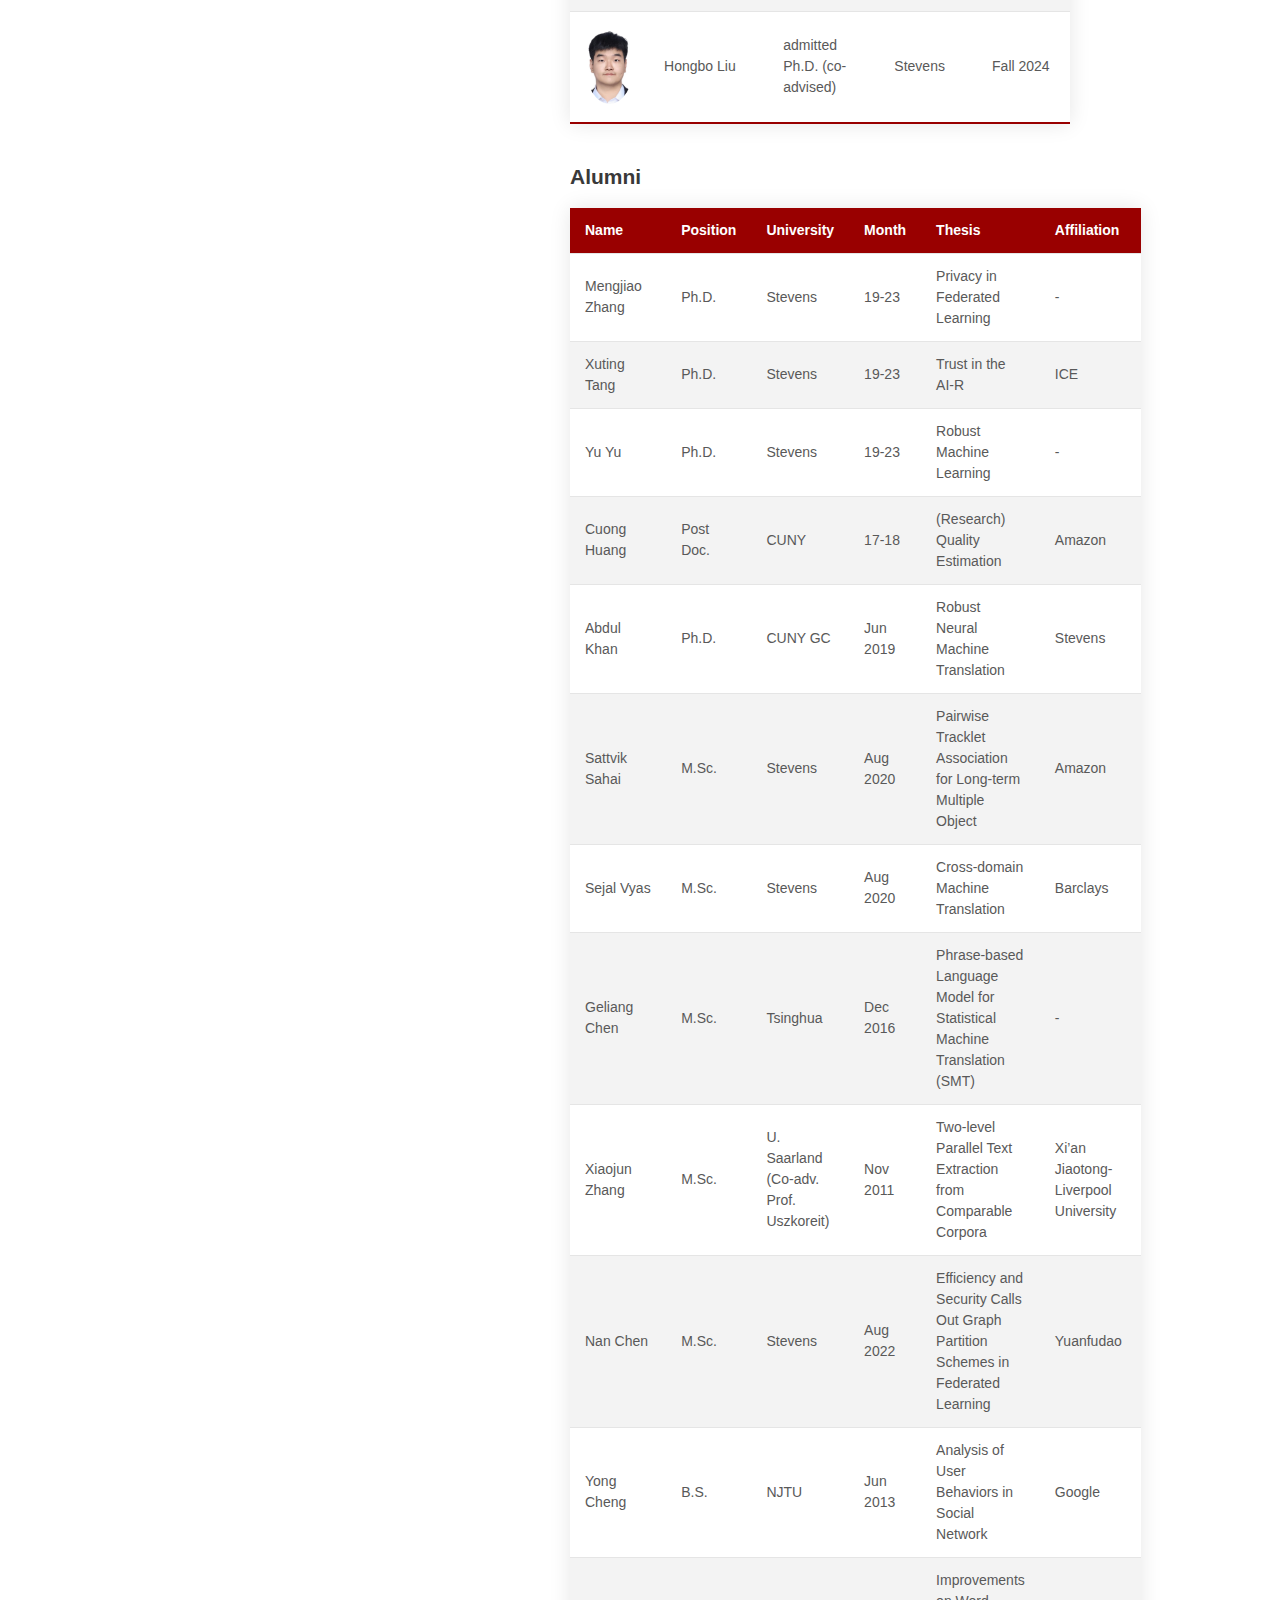
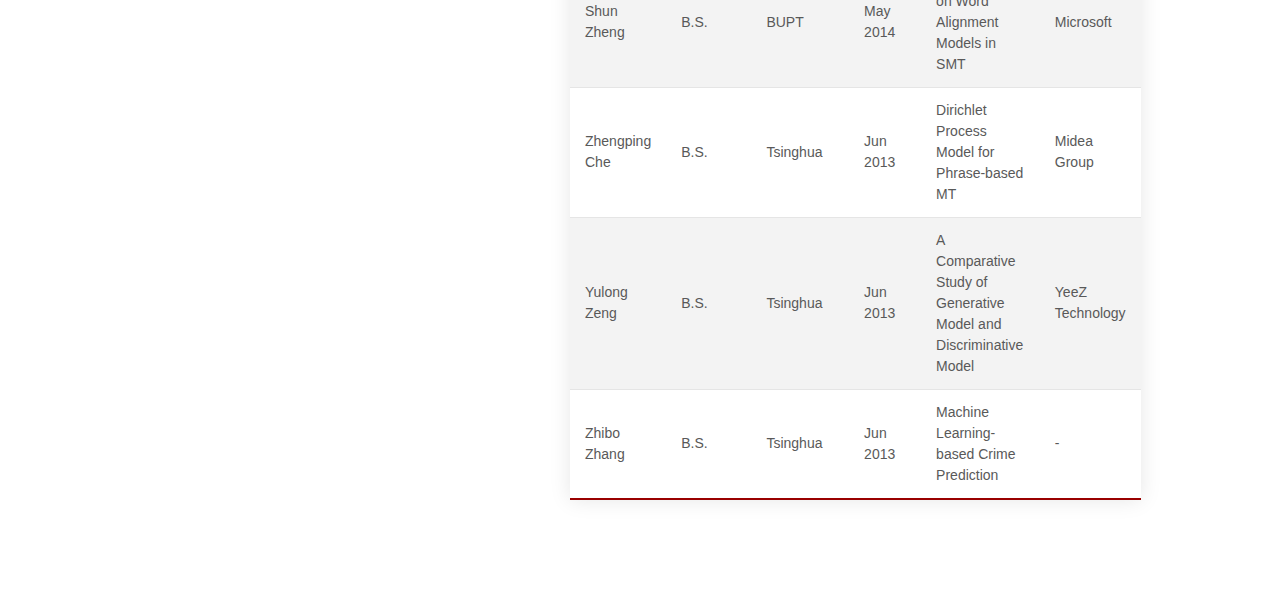
==== commit 8f304bf7: "popup fix test" ====
--- a/index.html
+++ b/index.html
@@ -3,7 +3,7 @@
 <head>
     <meta charset="utf-8">
     <meta http-equiv="X-UA-Compatible" content="chrome=1">
-    <title>NLP Lab-Jia Xu</title>
+    <title>Jia Xu: NLP Lab</title>
 
     <link rel="stylesheet" href="stylesheets/styles.css">
     <link rel="stylesheet" href="stylesheets/custom_styles.css">
@@ -22,7 +22,7 @@
               { id: "students", url: "pages/students.html" },
               { id: "alumni", url: "pages/alumni.html" },
           ];
-
+      
           pages.forEach(page => {
               fetch(page.url)
                   .then(response => {
@@ -36,8 +36,22 @@
                   })
                   .catch(error => console.error('Error loading page:', error));
           });
+      
+          // Add click event listeners to navigation links
+          document.querySelectorAll('.view a').forEach(link => {
+              link.addEventListener('click', function(e) {
+                  e.preventDefault();  // Prevent default anchor behavior
+                  const targetId = this.getAttribute('href').slice(1); // Get the ID from href attribute
+                  const targetElement = document.getElementById(targetId);
+                  
+                  if (targetElement) {
+                      targetElement.scrollIntoView({ behavior: 'smooth' });
+                  }
+              });
+          });
       });
-  </script>
+      </script>
+      
 </head>
 
 <body>
@@ -64,15 +78,15 @@
         </header>
 
         <section>
-          <div id="biography"></div>
-          <div id="publications" ></div>
-          <div id="competitions"></div>
-          <div id="funding"></div>
-          <div id="teaching"></div>
-          <div id="patents"></div>
-          <div id="invited_talks"></div>
-          <div id="students"></div>
-          <div id="alumni"></div>
+          <div id="biography"></div><br>
+          <div id="publications" ></div><br>
+          <div id="competitions"></div><br>
+          <div id="funding"></div><br>
+          <div id="teaching"></div><br>
+          <div id="patents"></div><br>
+          <div id="invited_talks"></div><br>
+          <div id="students"></div><br>
+          <div id="alumni"></div><br>
         </section>
     </div>
 
--- a/stylesheets/custom_styles.css
+++ b/stylesheets/custom_styles.css
@@ -1,3 +1,8 @@
+html {
+    scroll-behavior: smooth;
+}
+
+
 .view a {
 color: #990000; /* Default color for the link */
 }
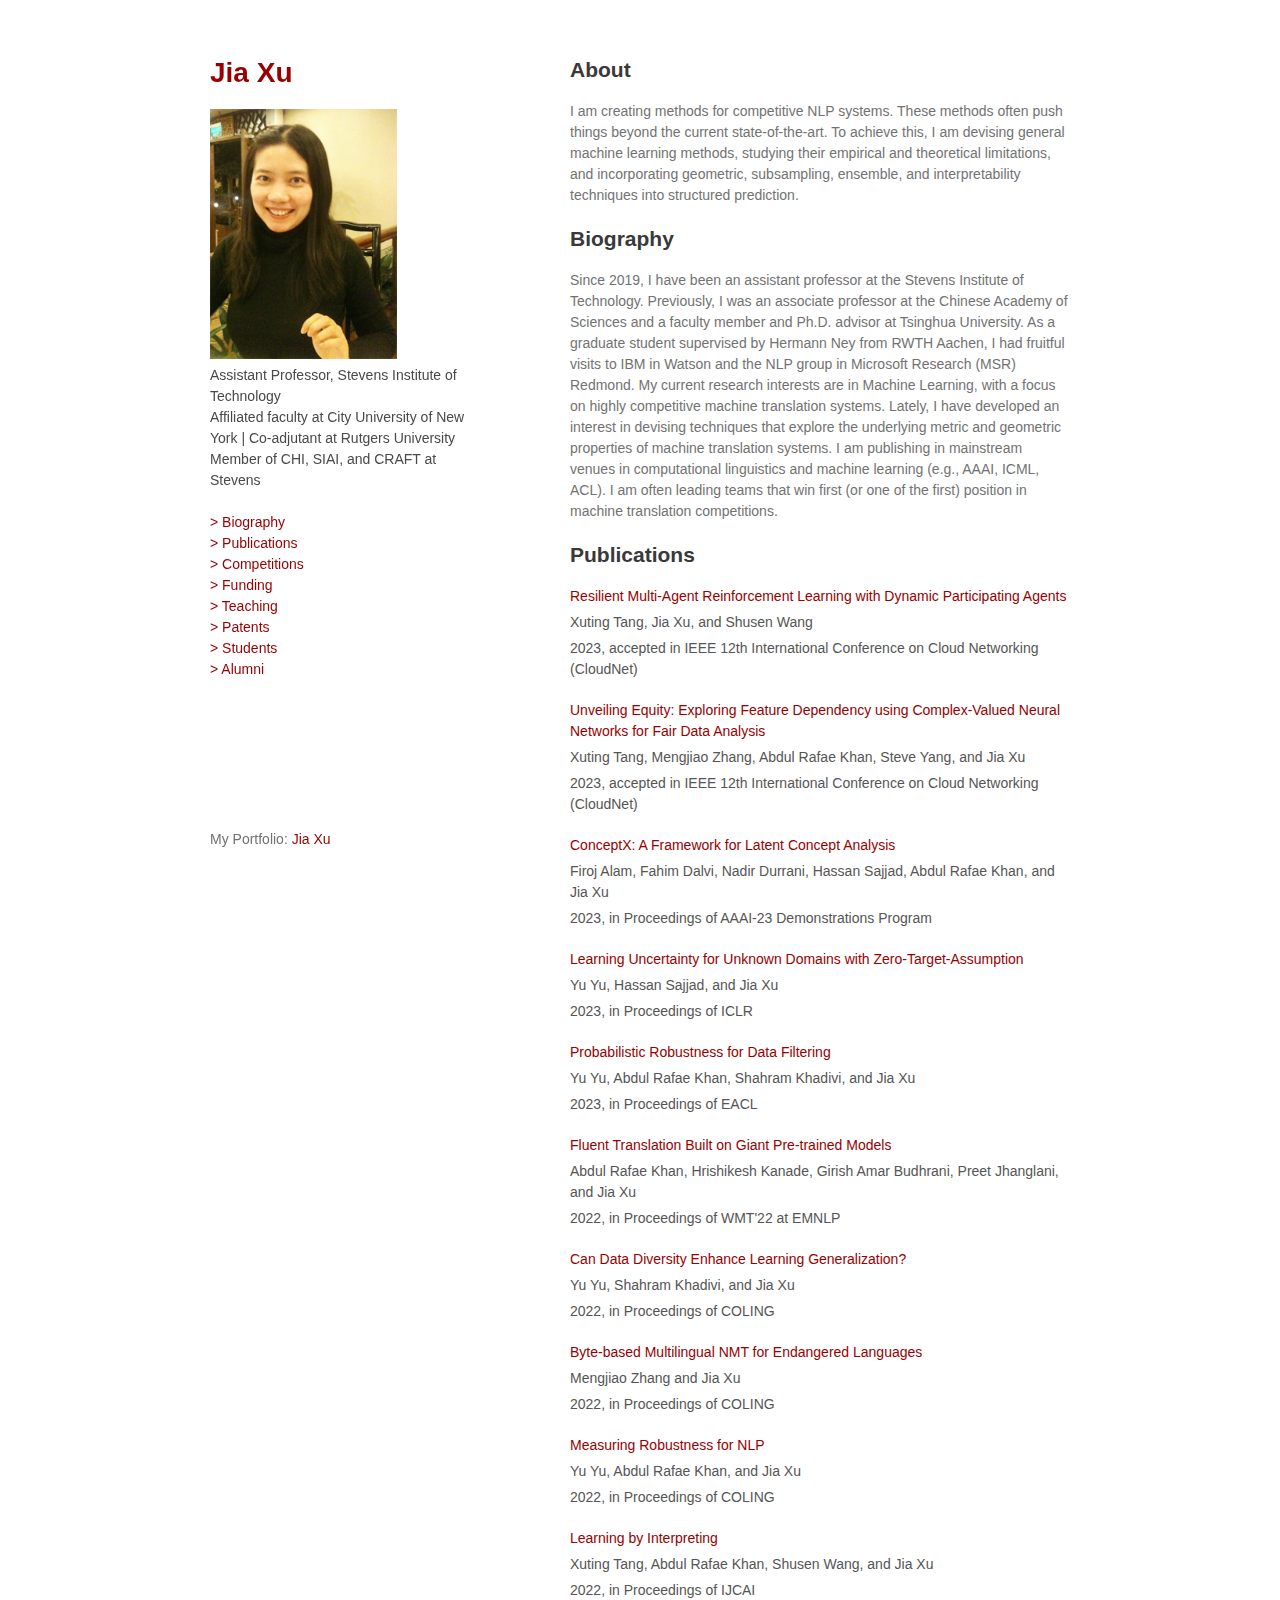
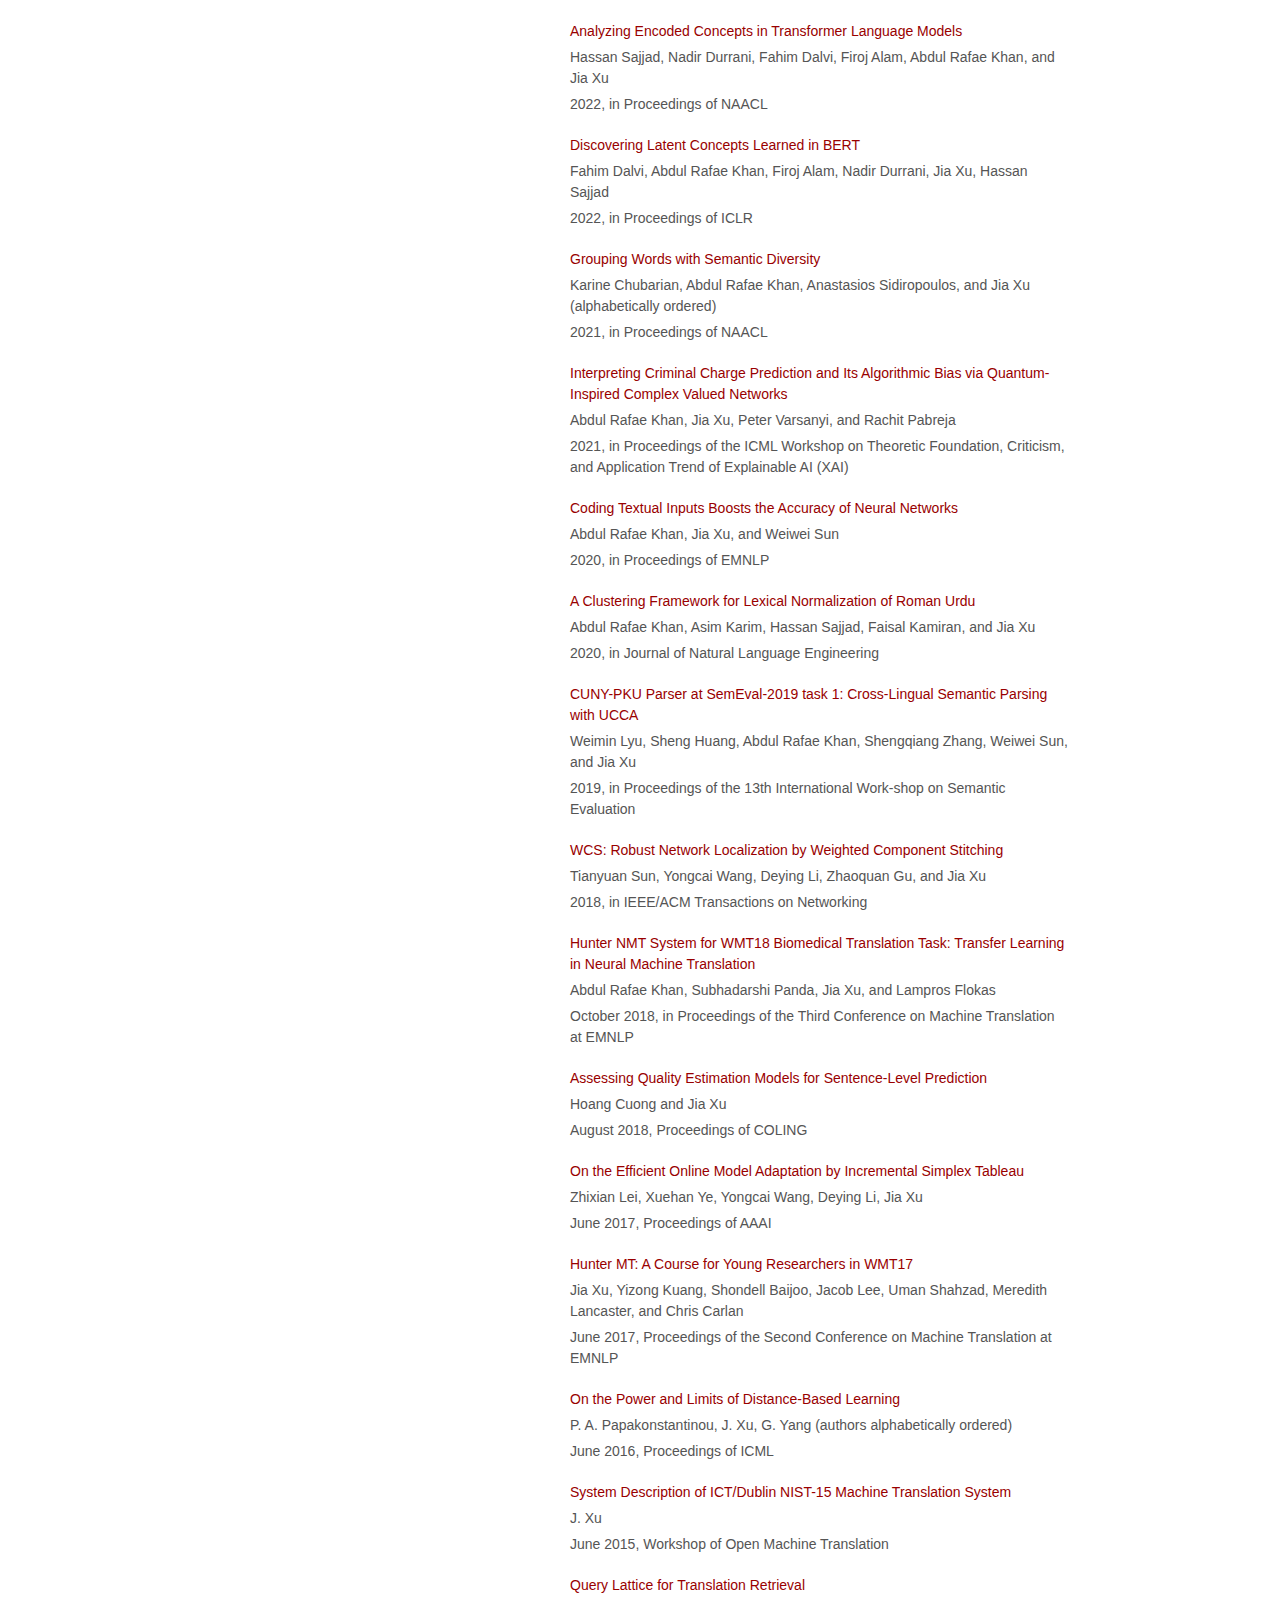
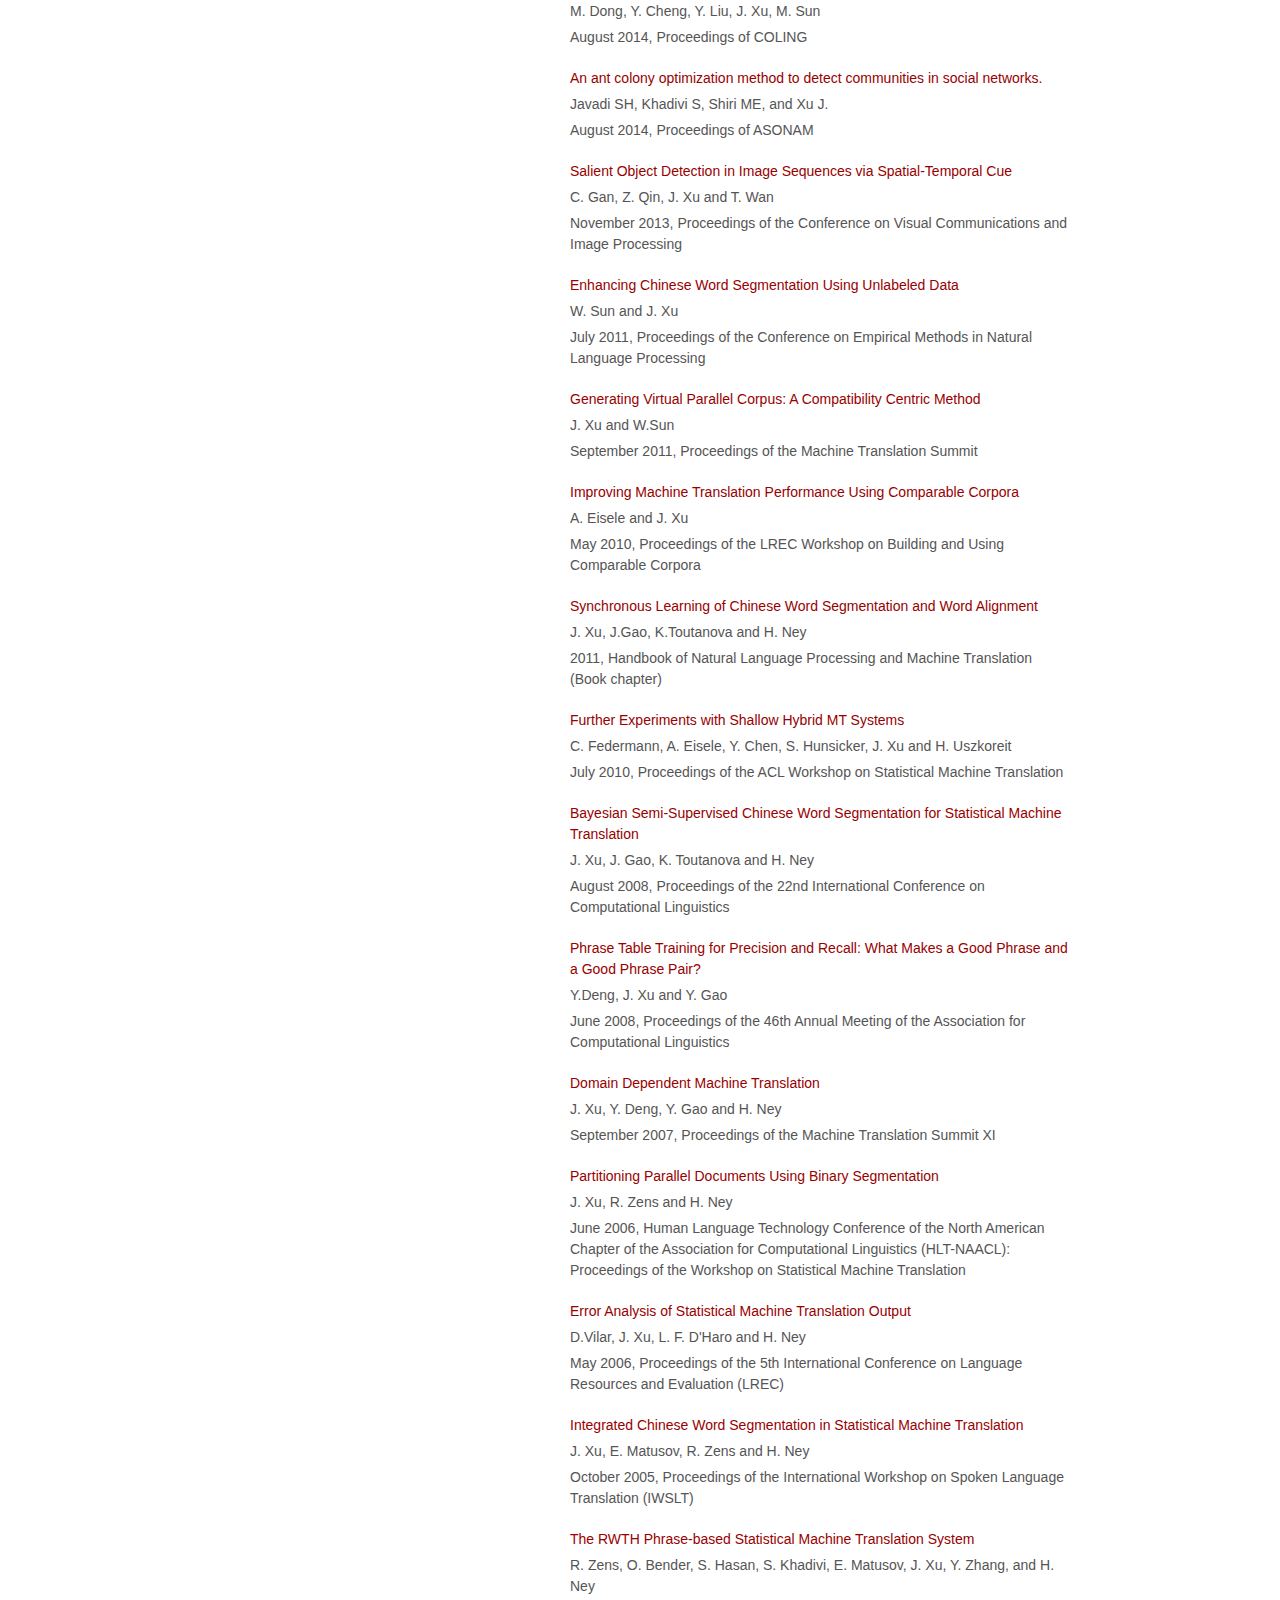
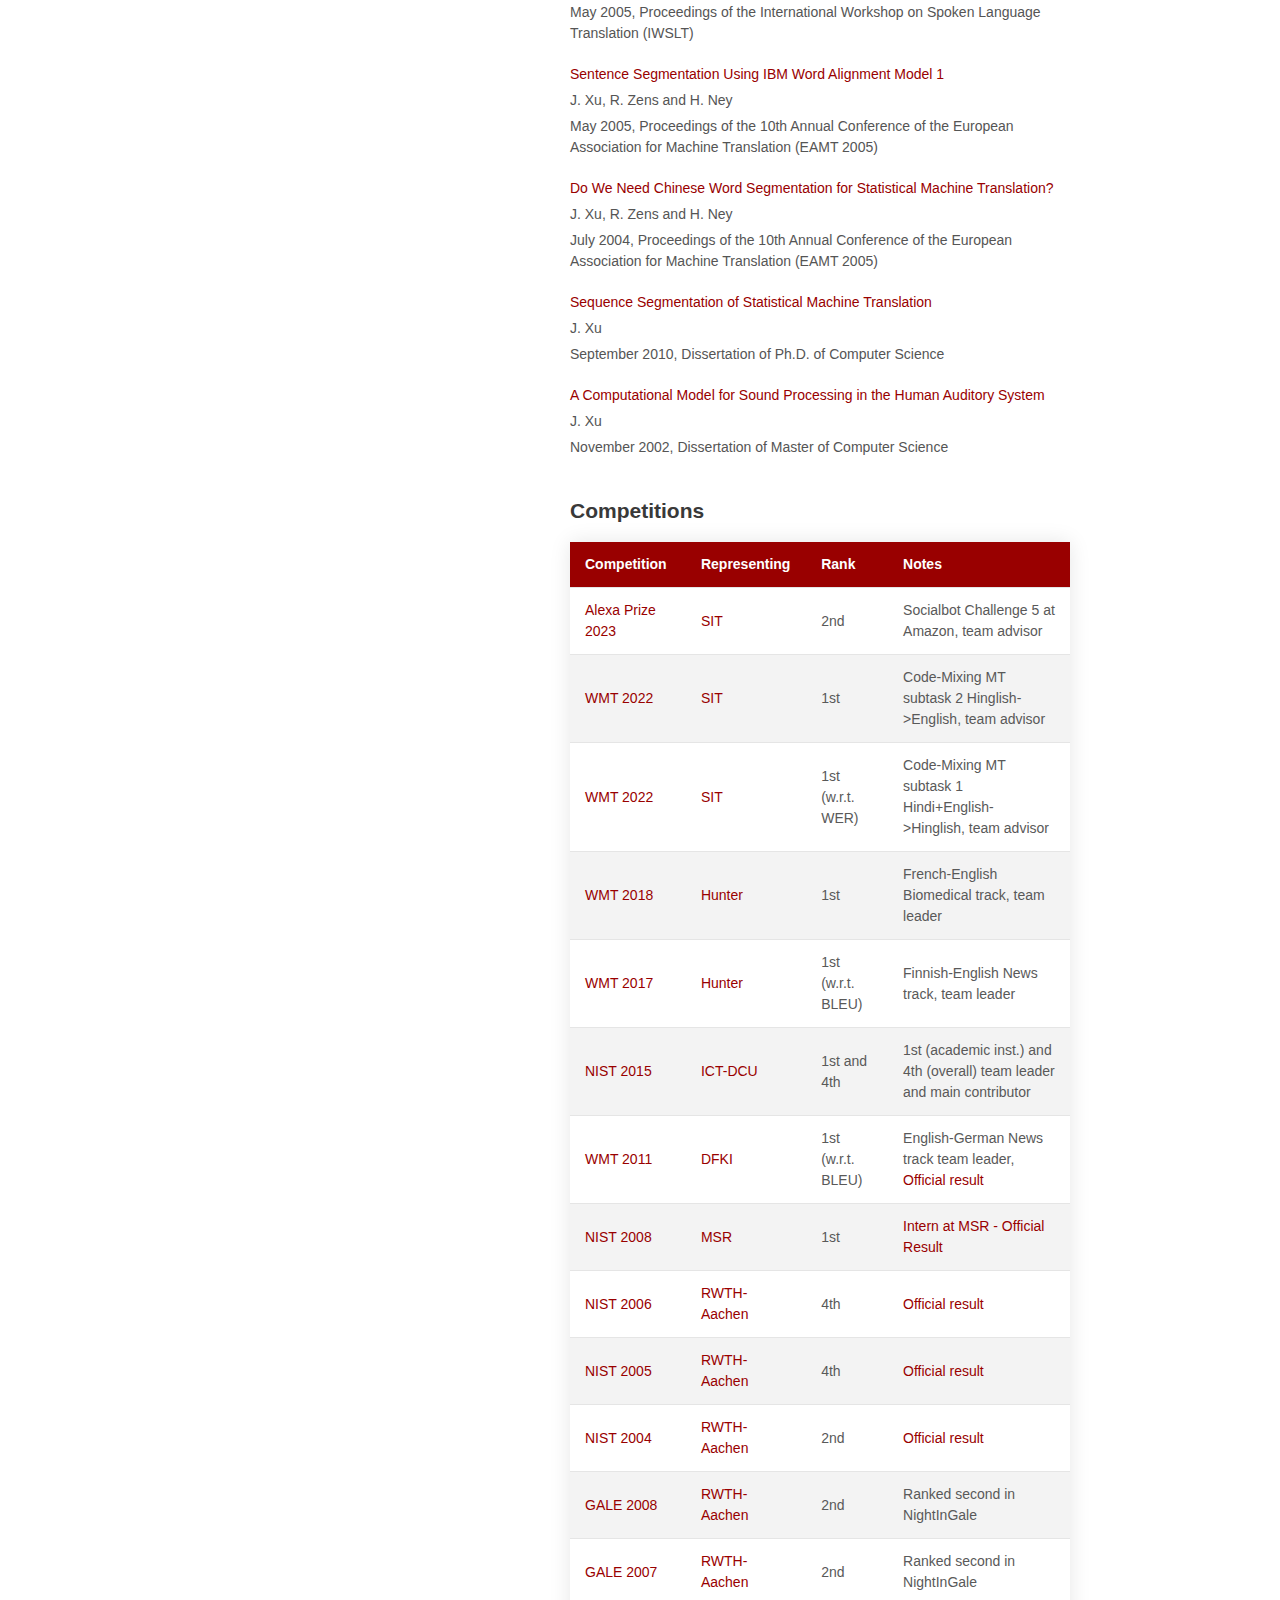
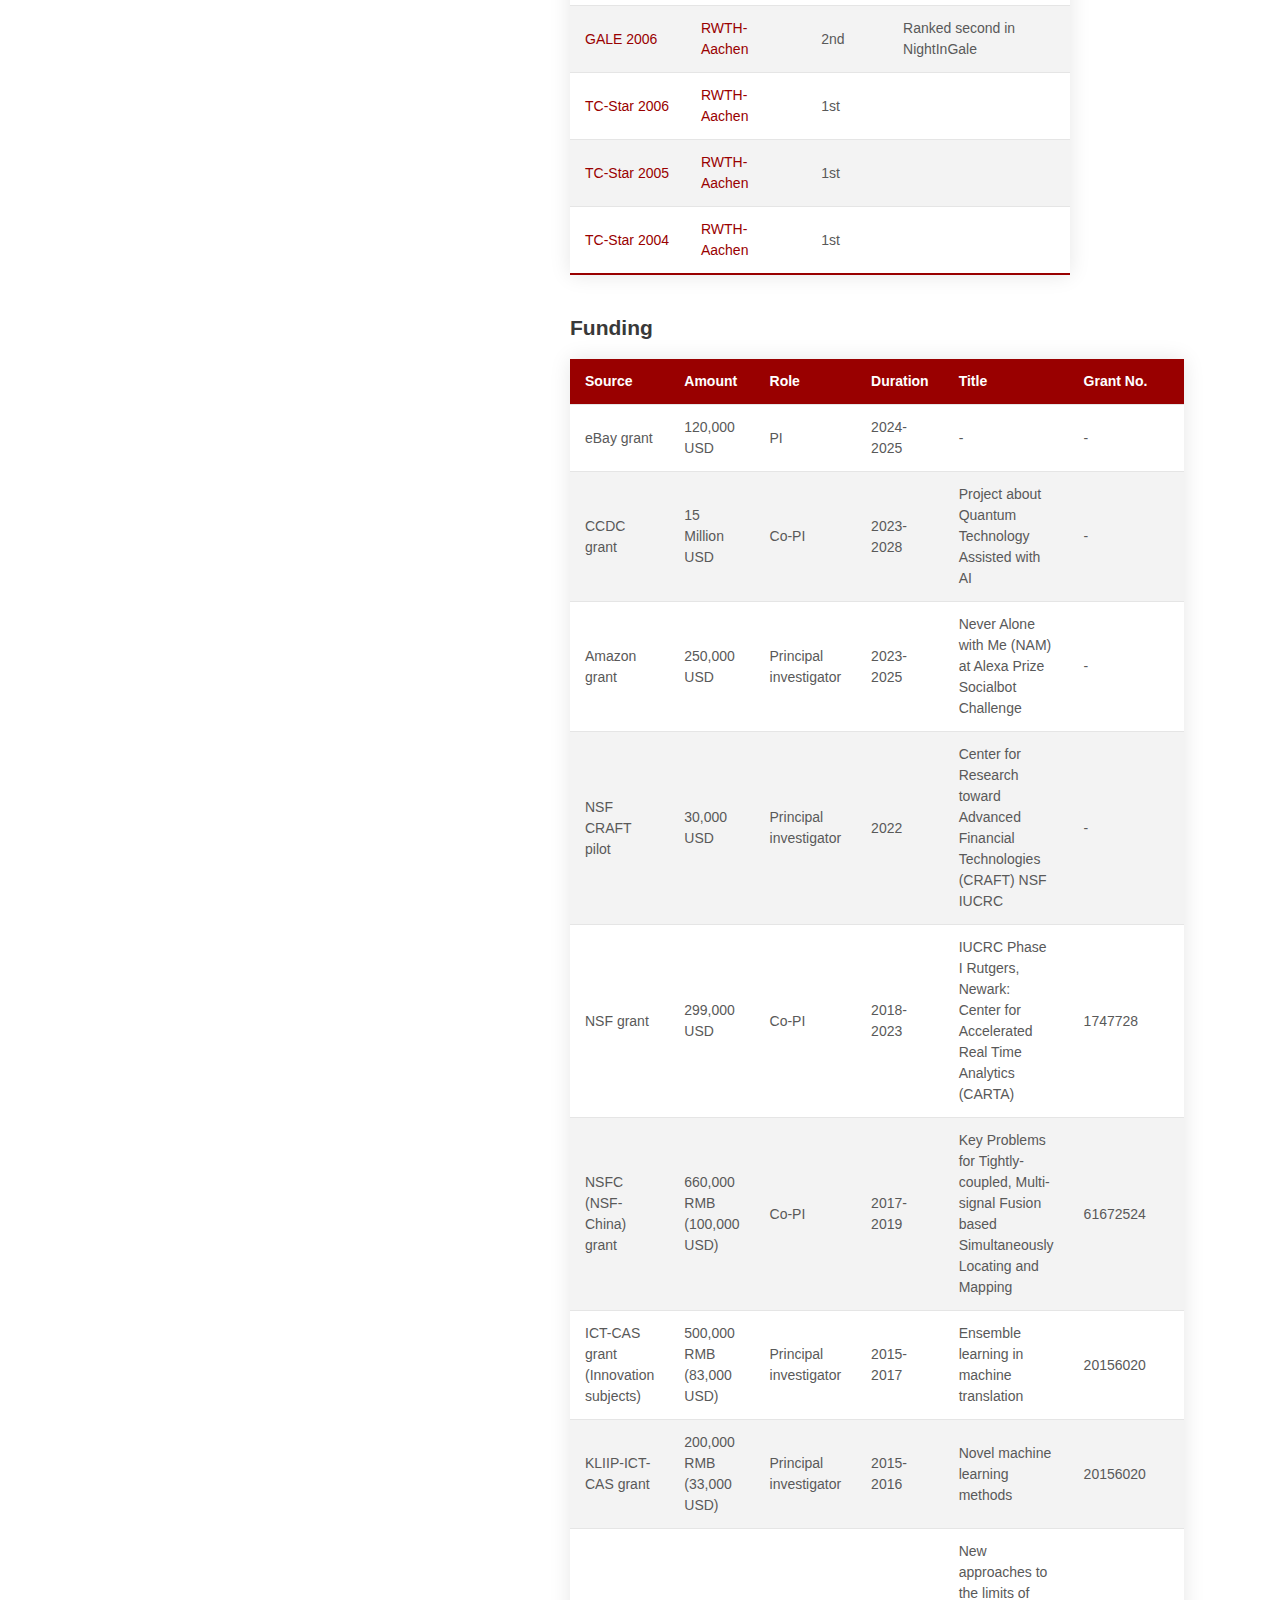
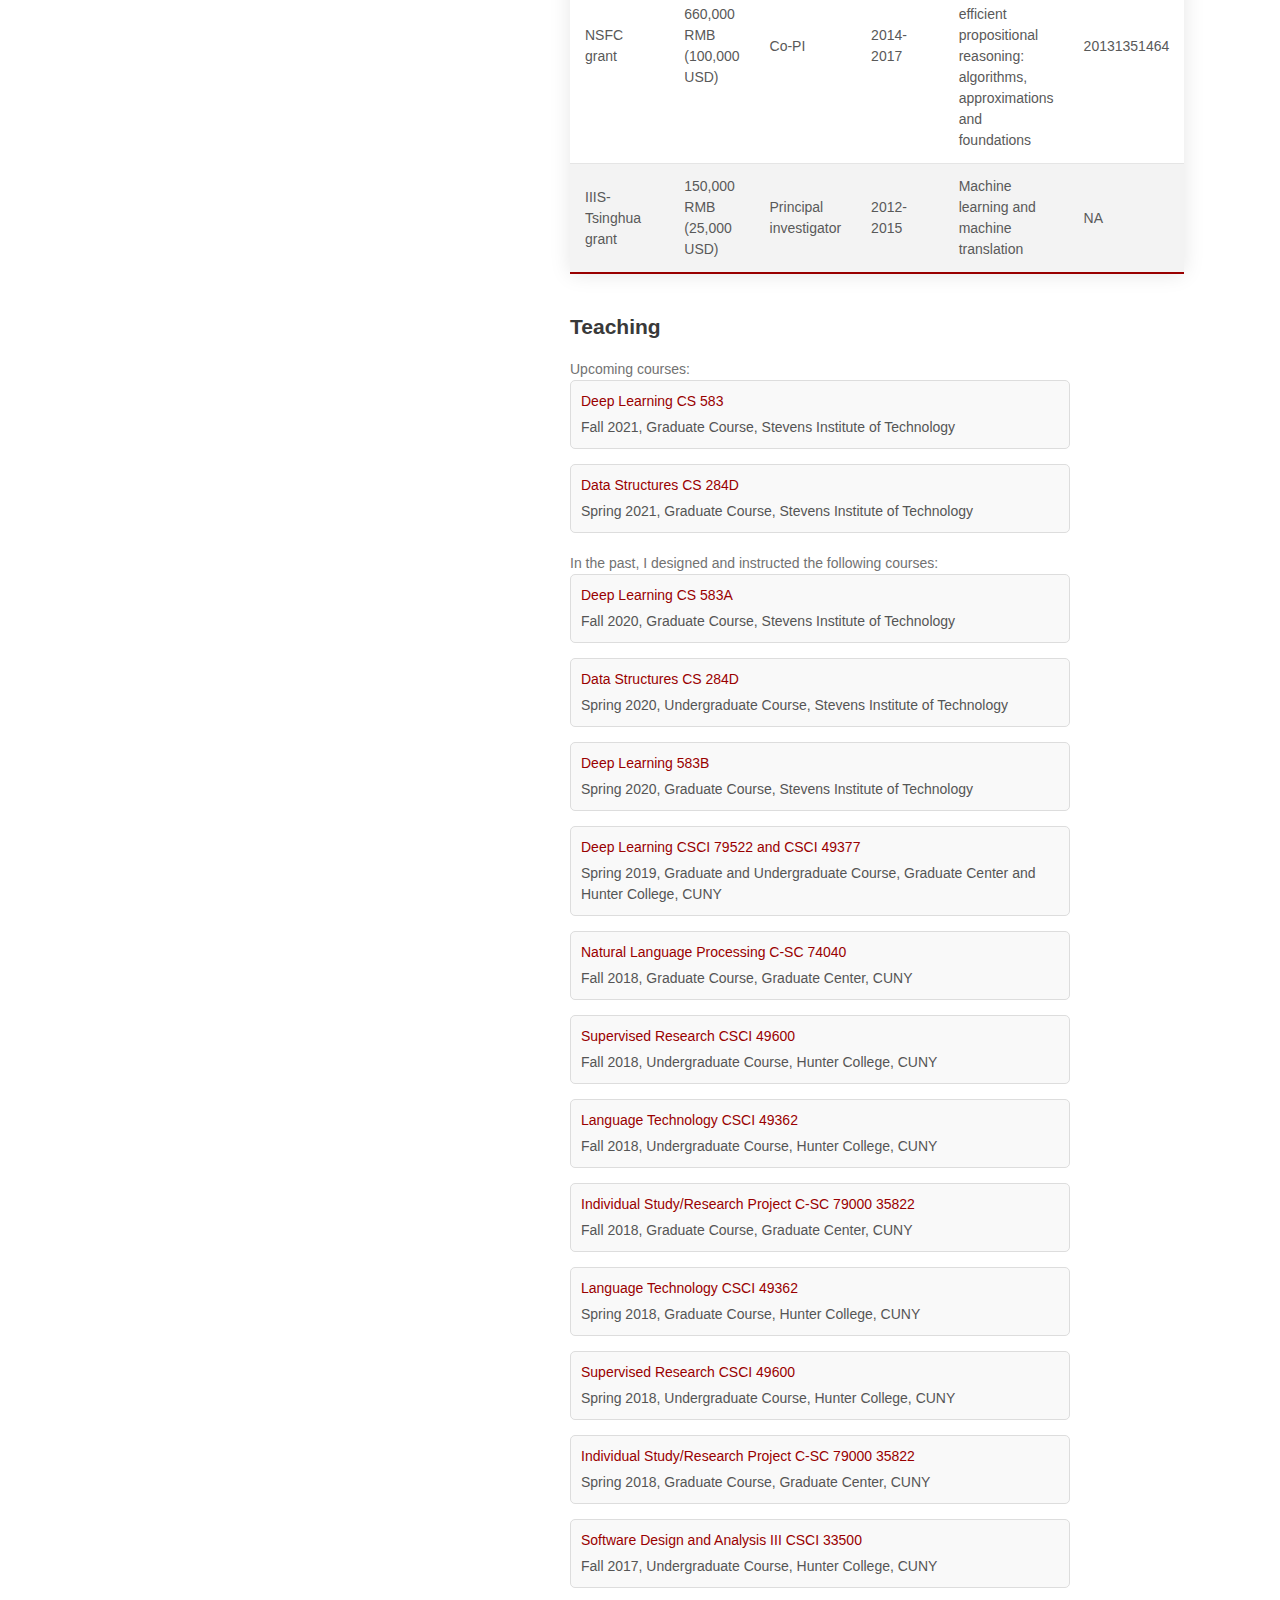
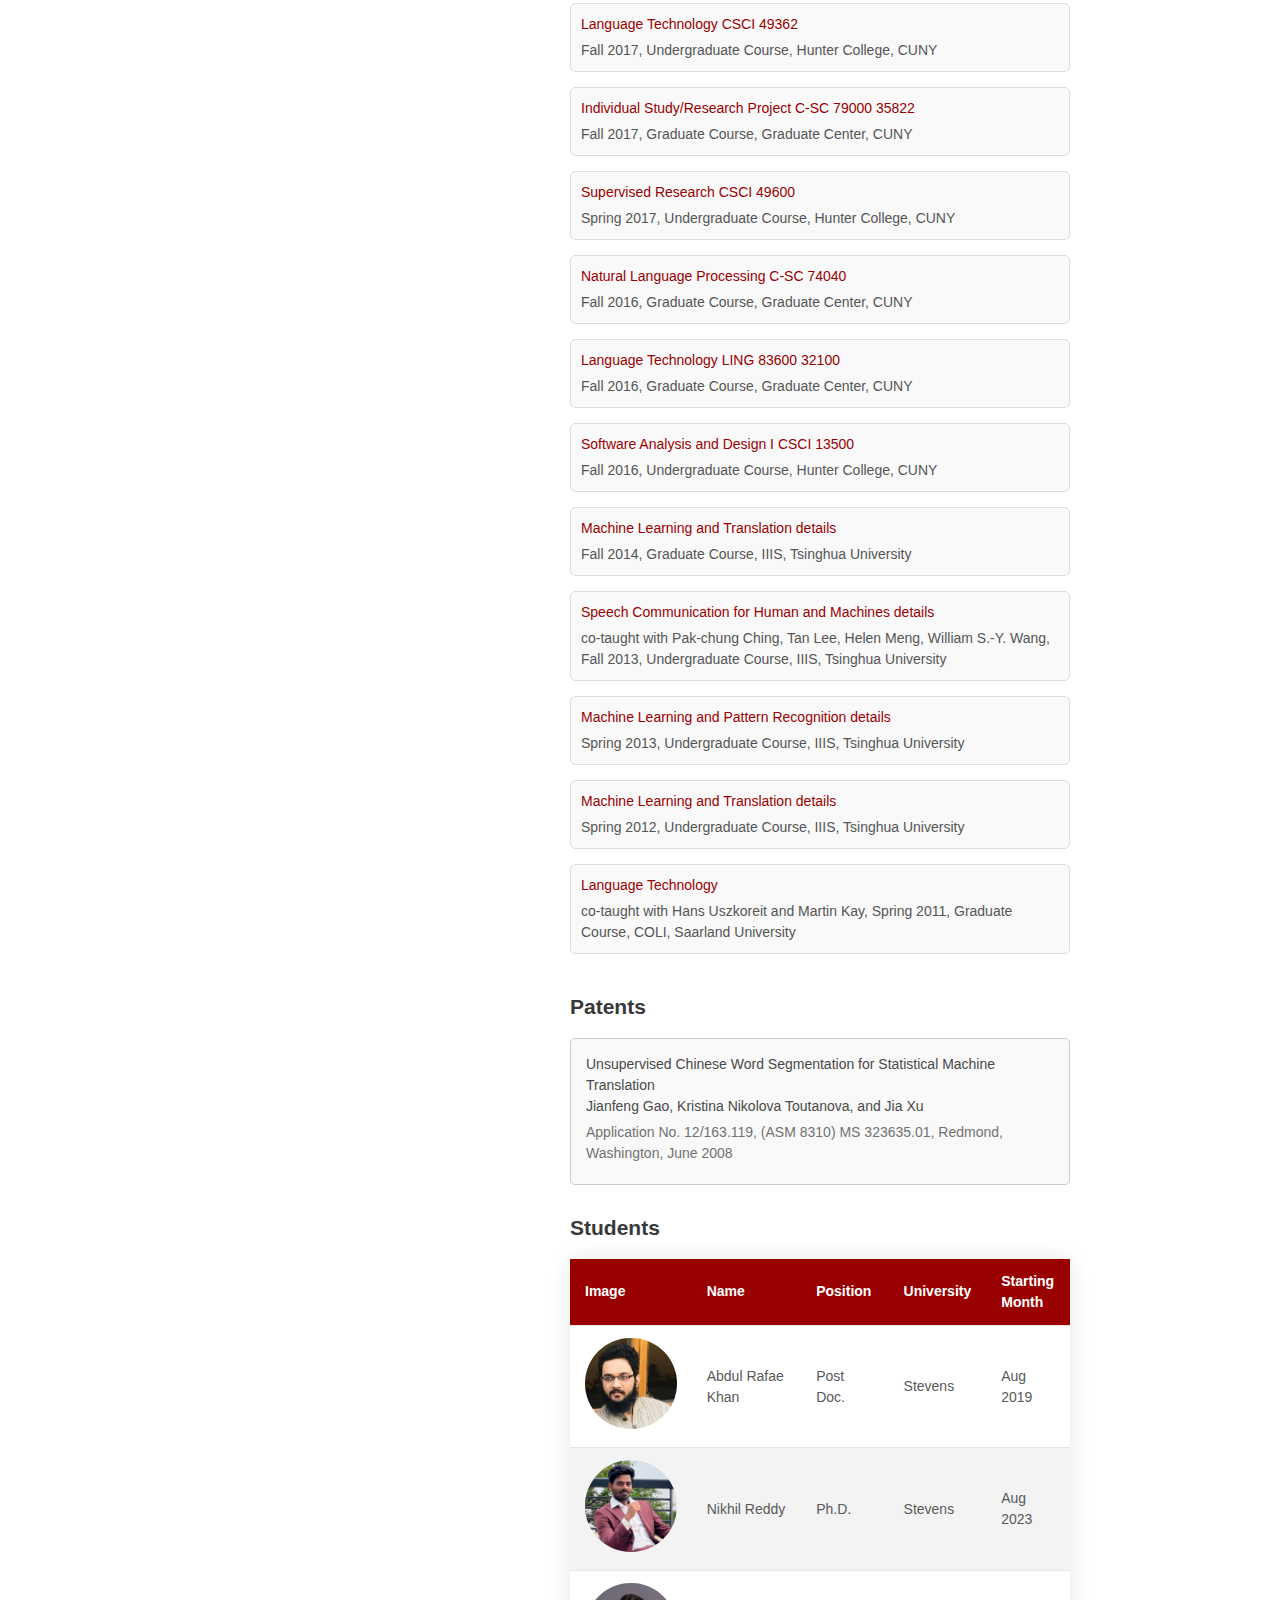
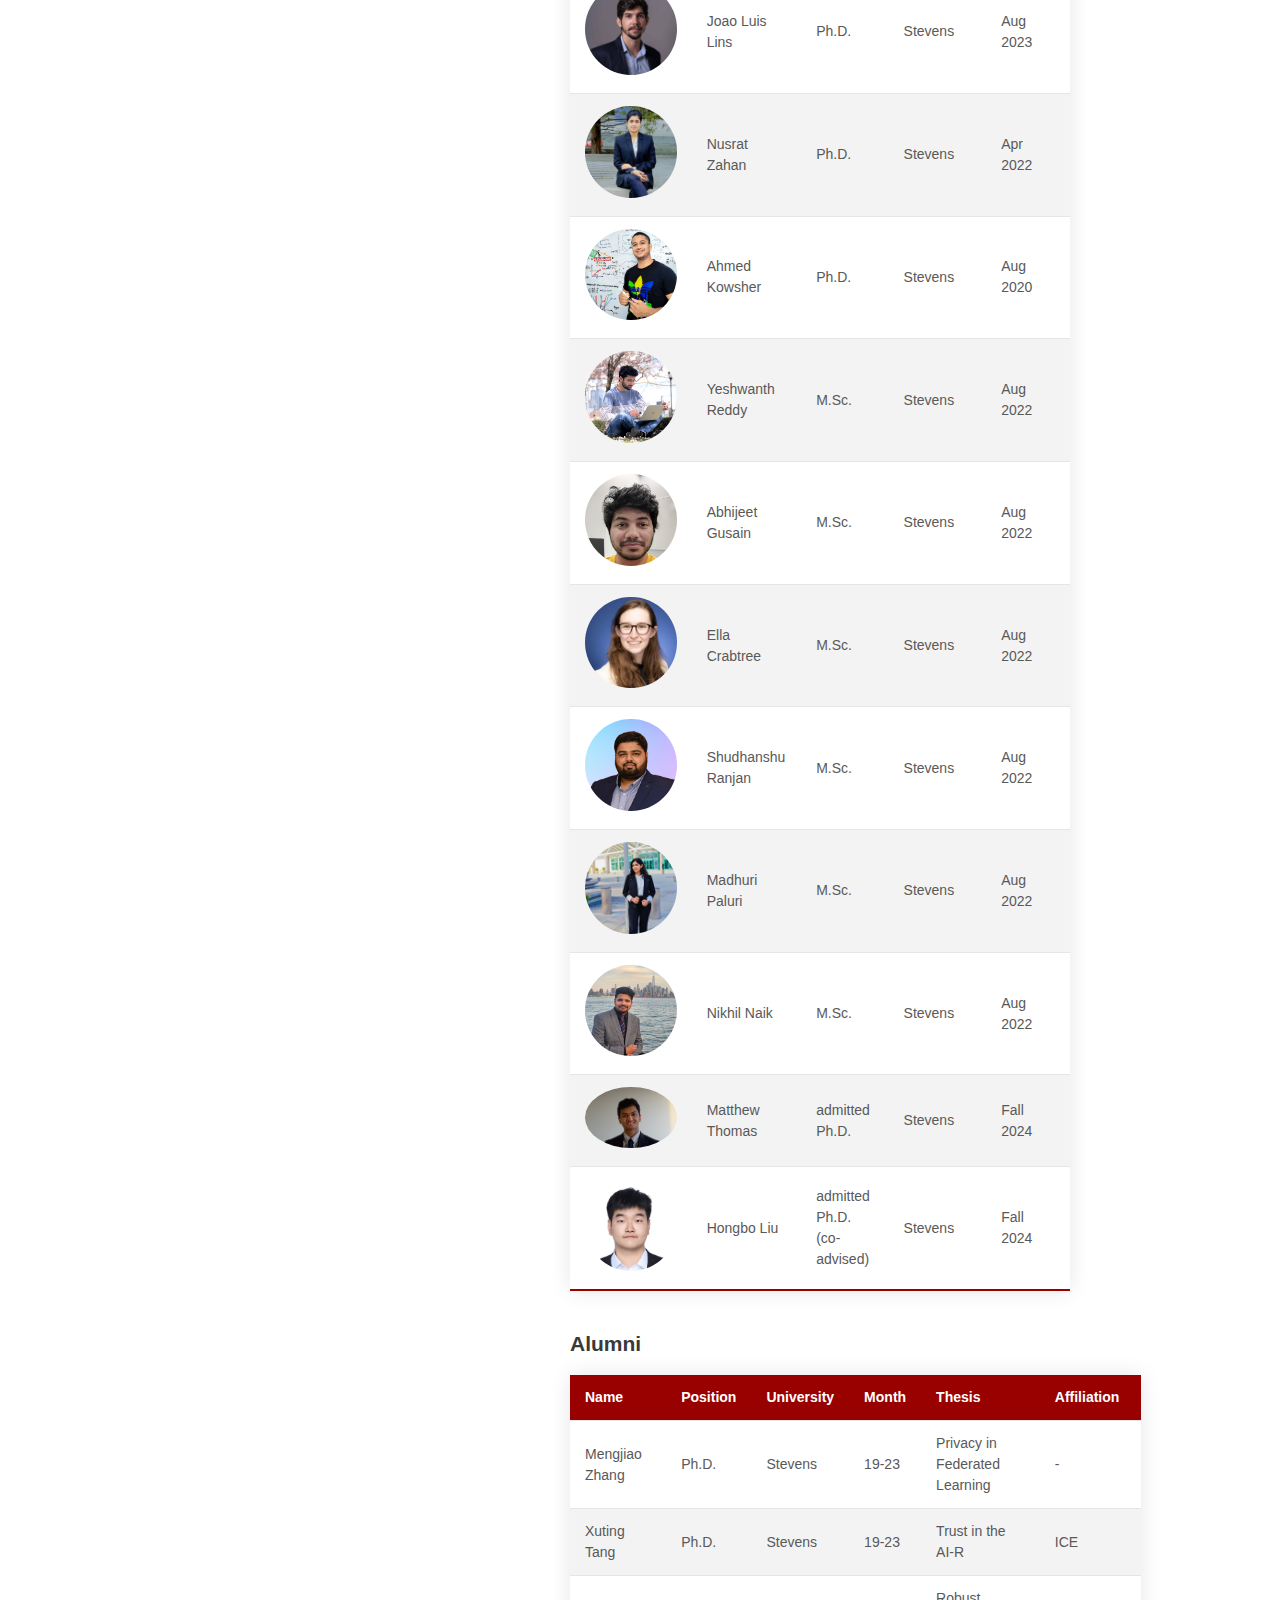
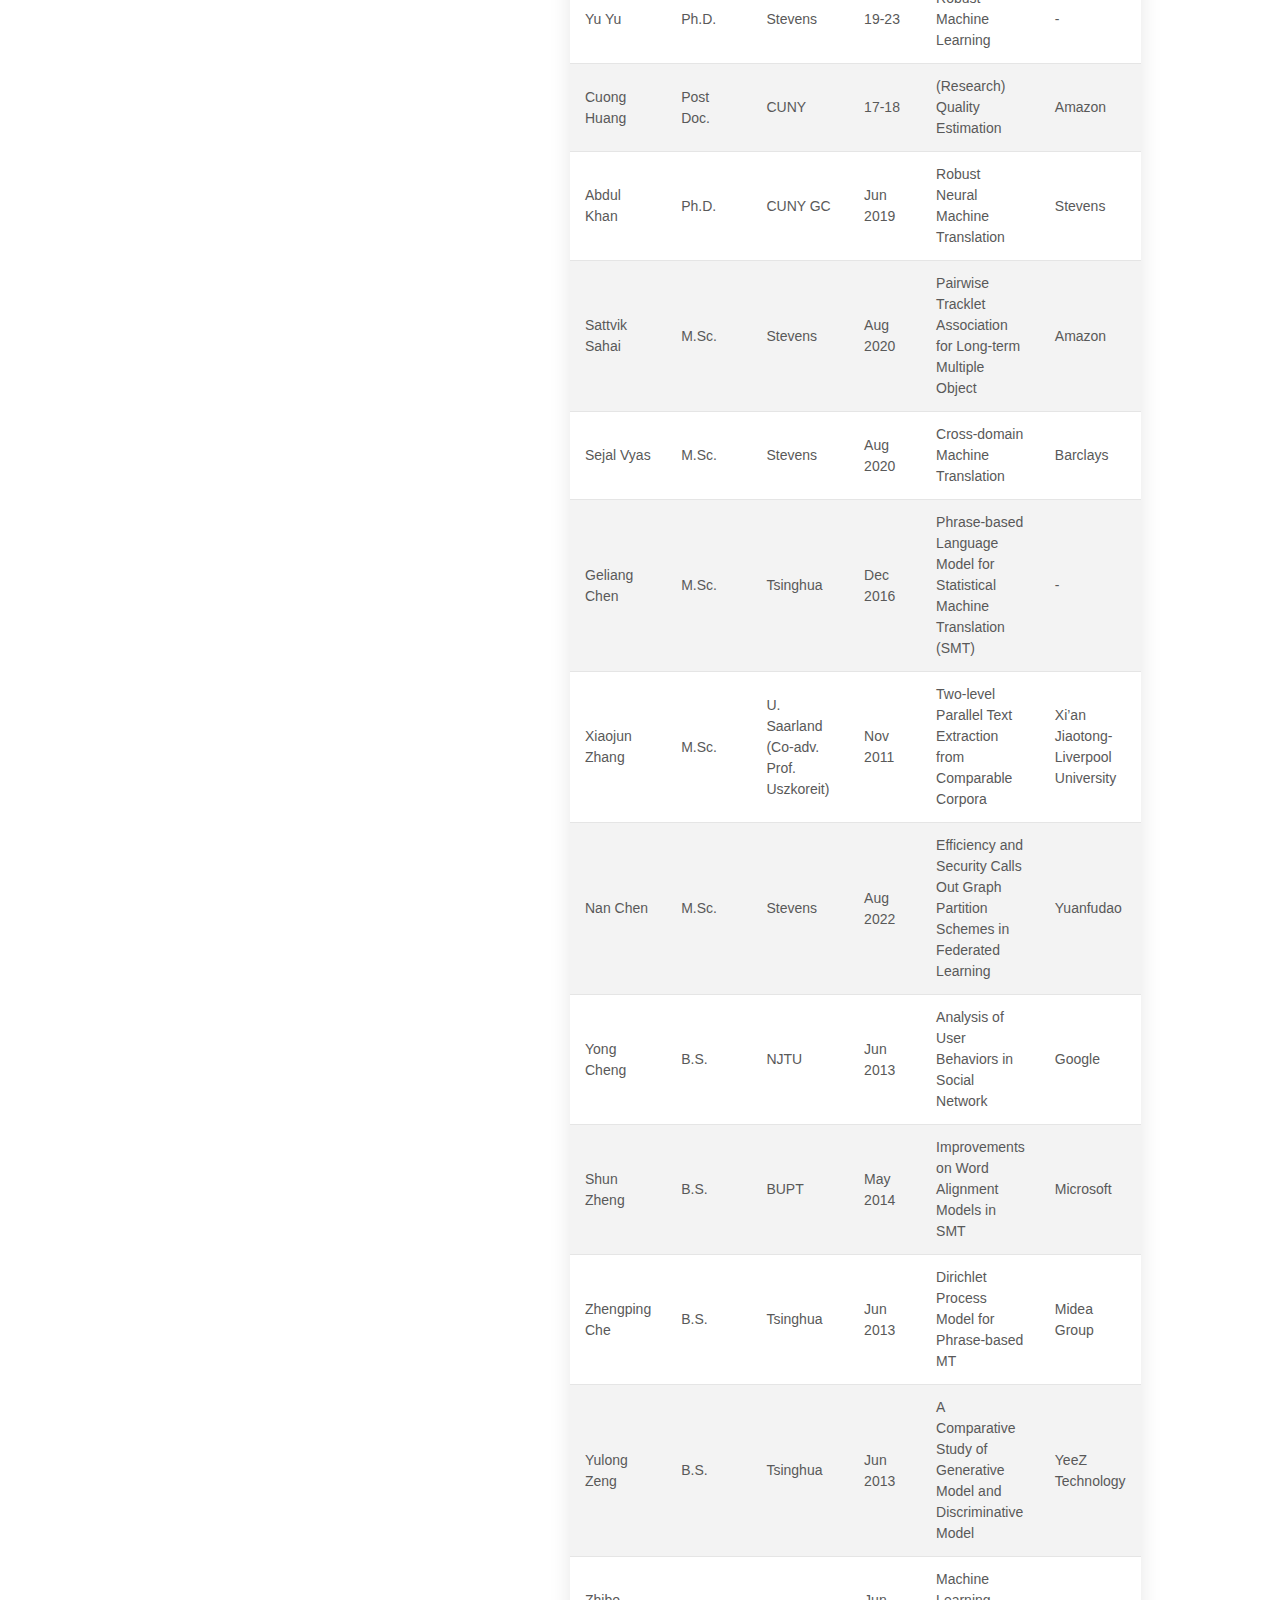
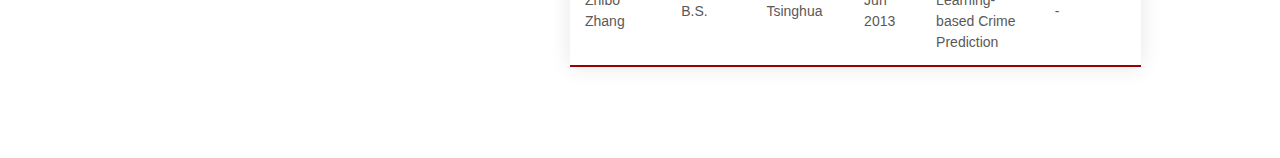
==== commit cd6d5cf3: "done" ====
--- a/index.html
+++ b/index.html
@@ -18,7 +18,7 @@
               { id: "funding", url: "pages/funding.html" },
               { id: "teaching", url: "pages/teaching.html" },
               { id: "patents", url: "pages/patents.html" },
-              { id: "invited_talks", url: "pages/invited_talks.html" },
+              // { id: "invited_talks", url: "pages/invited_talks.html" },
               { id: "students", url: "pages/students.html" },
               { id: "alumni", url: "pages/alumni.html" },
           ];
@@ -58,7 +58,7 @@
     <div class="wrapper">
         <header>
             <h1>Jia Xu</h1>
-            <img src="images/index_image.png">
+            <img src="images/index_image.png" class="header-img">
             <h4>Assistant Professor, Stevens Institute of Technology</h4>
             <h4>Affiliated faculty at City University of New York |
                 Co-adjutant at Rutgers University</h4>
@@ -72,7 +72,7 @@
             <p class="view"><a href="#funding">> Funding</a></p>
             <p class="view"><a href="#teaching">> Teaching</a></p>
             <p class="view"><a href="#patents">> Patents</a></p>
-            <p class="view"><a href="#invited_talks">> Invited Talks</a></p>
+            <!-- <p class="view"><a href="#invited_talks">> Invited Talks</a></p> -->
             <p class="view"><a href="#students">> Students</a></p>
             <p class="view"><a href="#alumni">> Alumni</a></p>
         </header>
@@ -84,11 +84,14 @@
           <div id="funding"></div><br>
           <div id="teaching"></div><br>
           <div id="patents"></div><br>
-          <div id="invited_talks"></div><br>
+          <!-- <div id="invited_talks"></div><br> -->
           <div id="students"></div><br>
           <div id="alumni"></div><br>
         </section>
-    </div>
+        <footer class="footer">
+          <p>My Portfolio: <a href="http://jiaxu.org/">Jia Xu</a></p>
+        </footer>
+      </div>
 
     <script src="javascripts/scale.fix.js"></script>
 </body>
--- a/stylesheets/custom_styles.css
+++ b/stylesheets/custom_styles.css
@@ -1,7 +1,9 @@
 html {
     scroll-behavior: smooth;
 }
-
+.header-img {
+    max-height: 250px;
+}
 
 .view a {
 color: #990000; /* Default color for the link */
@@ -13,6 +15,10 @@
 font-weight: bold;
 }
 
+.footer a {
+    color:#990000;
+}
+
 
 /* Publications list styling */
 .publications-list {
@@ -38,8 +44,6 @@
     margin: 5px 0;
     color: #555;
 }
-
-
 
 /* New styles for tables */
 .table {
@@ -64,6 +68,7 @@
 .table td {
     padding: 12px 15px;
 }
+
 .table td a {
     color: #990000
 }
@@ -172,10 +177,10 @@
 
 /* New styles for students.html */
 .student-photo {
-    width: 80px;
-    height: 80px;
+    /* width: 80px;
+    height: 80px; */
     border-radius: 50%;
-    object-fit: cover;
+    object-fit:cover;
 }
 
 .current-courses ul, .past-courses ul {
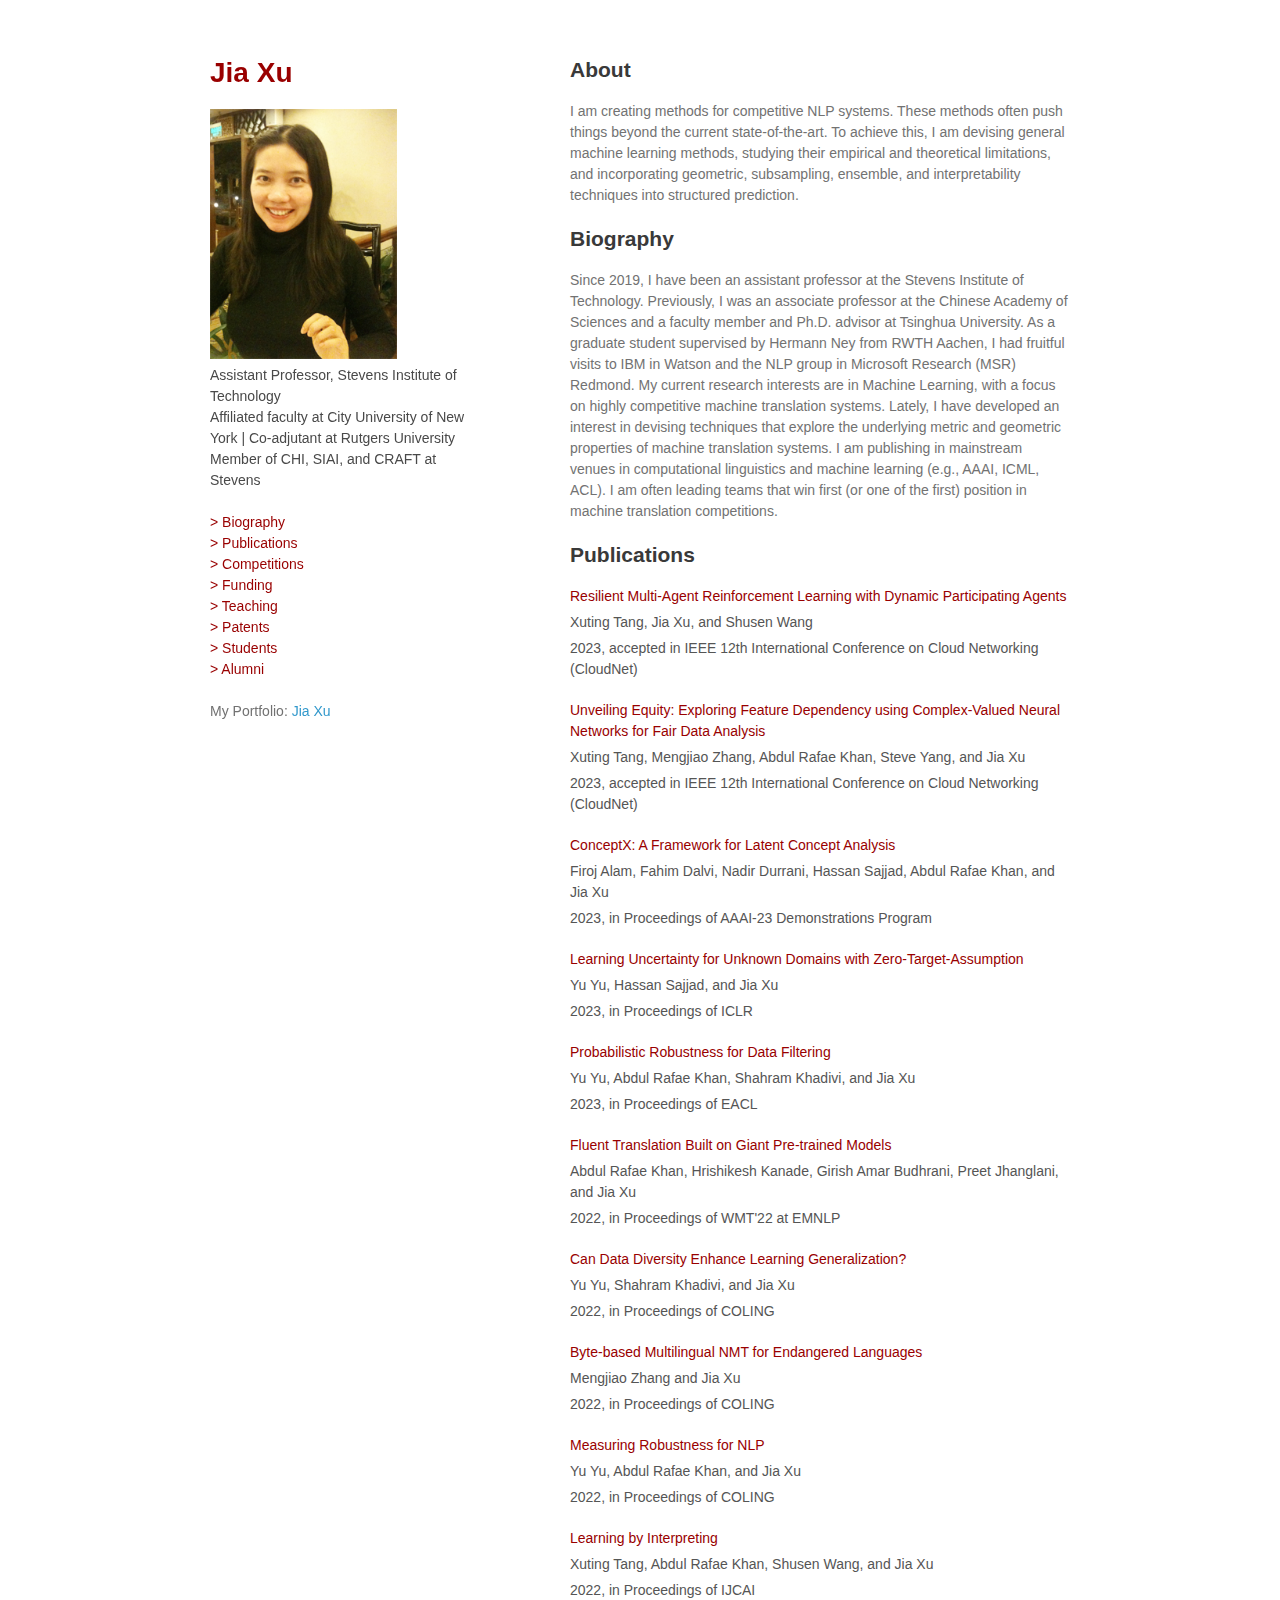
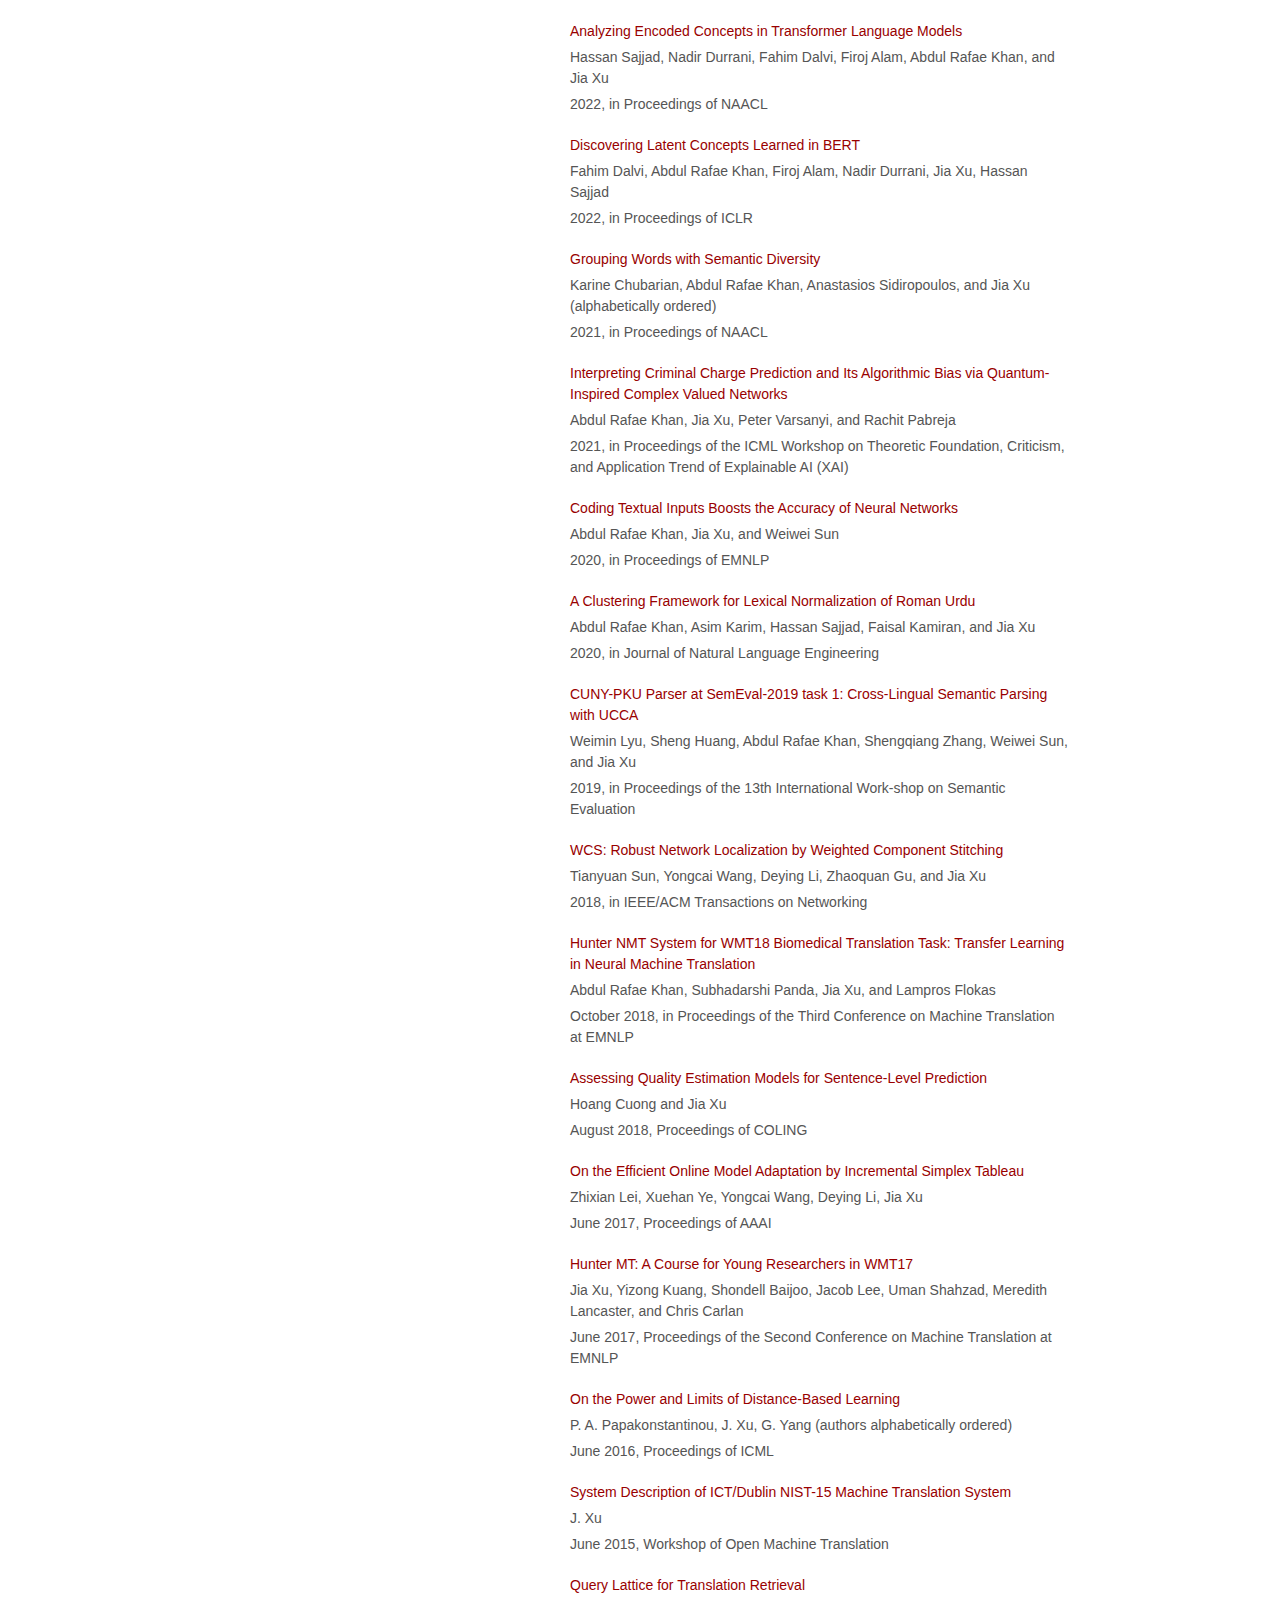
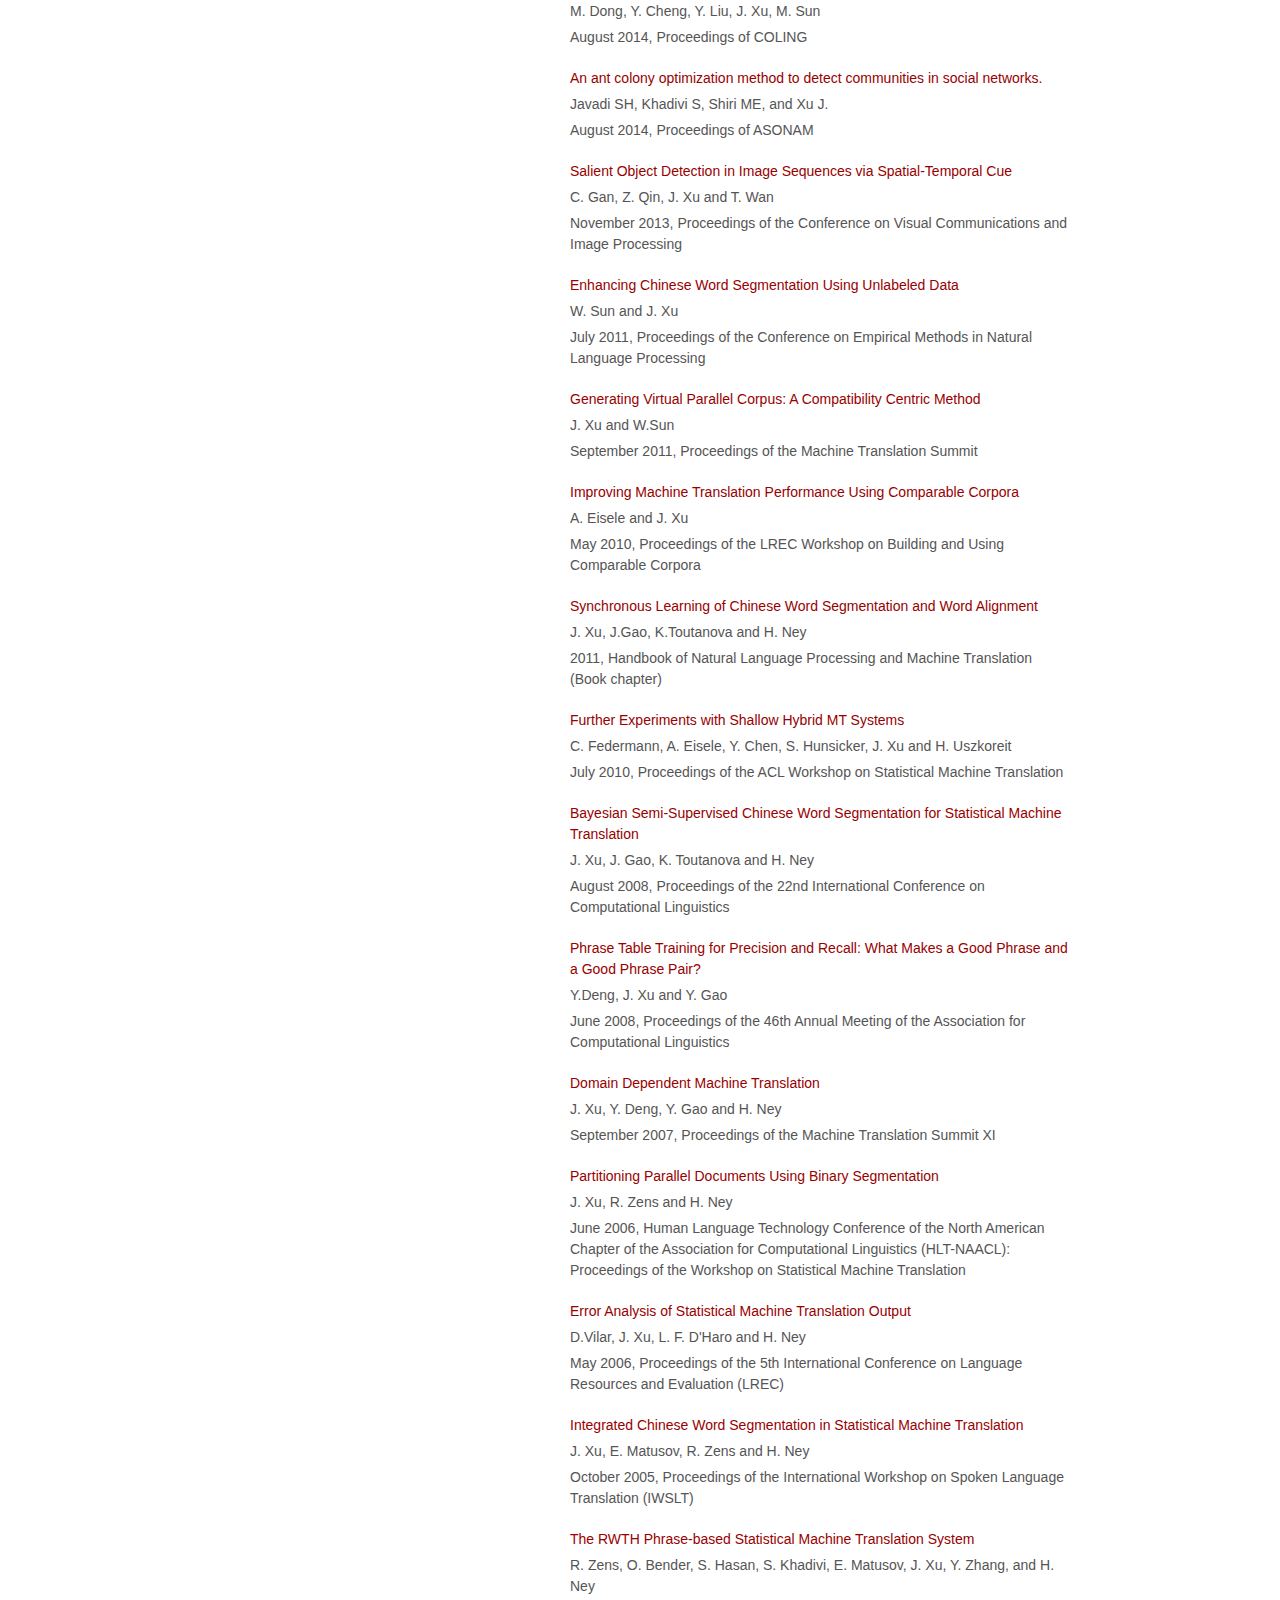
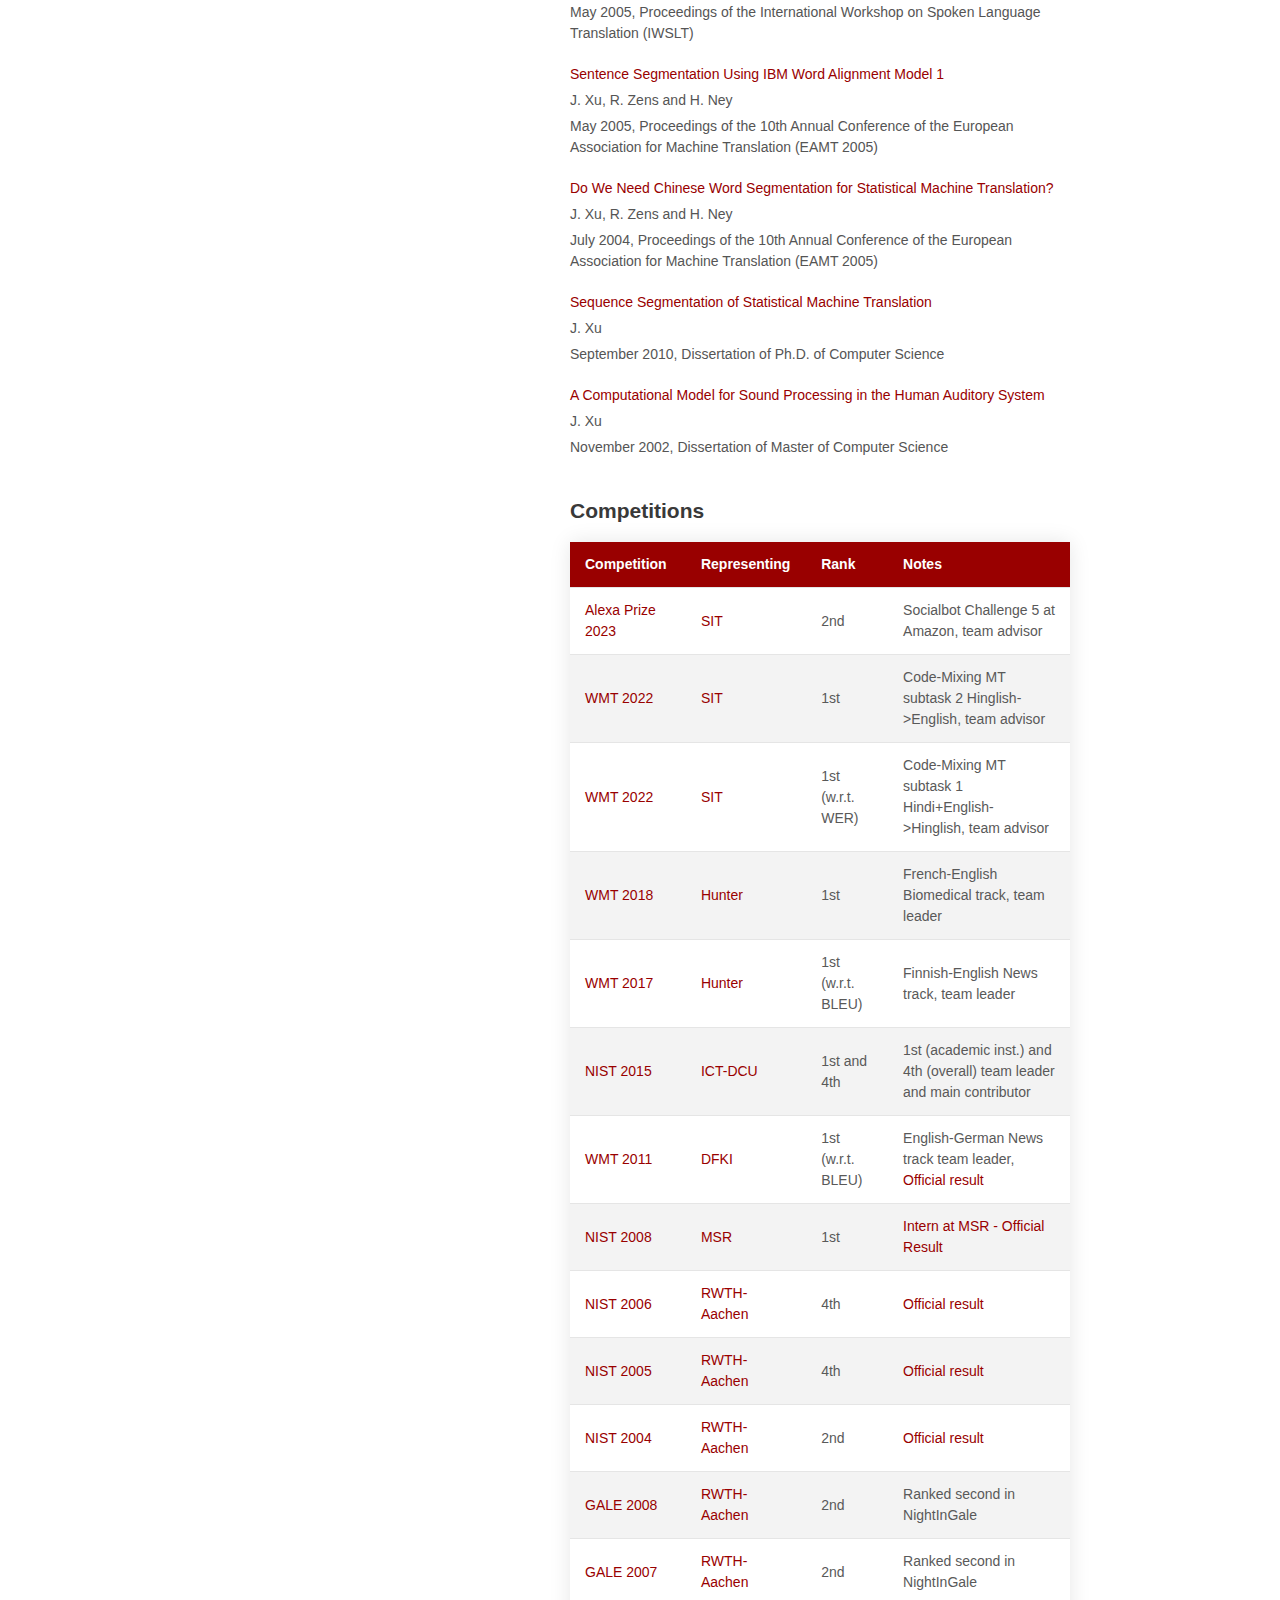
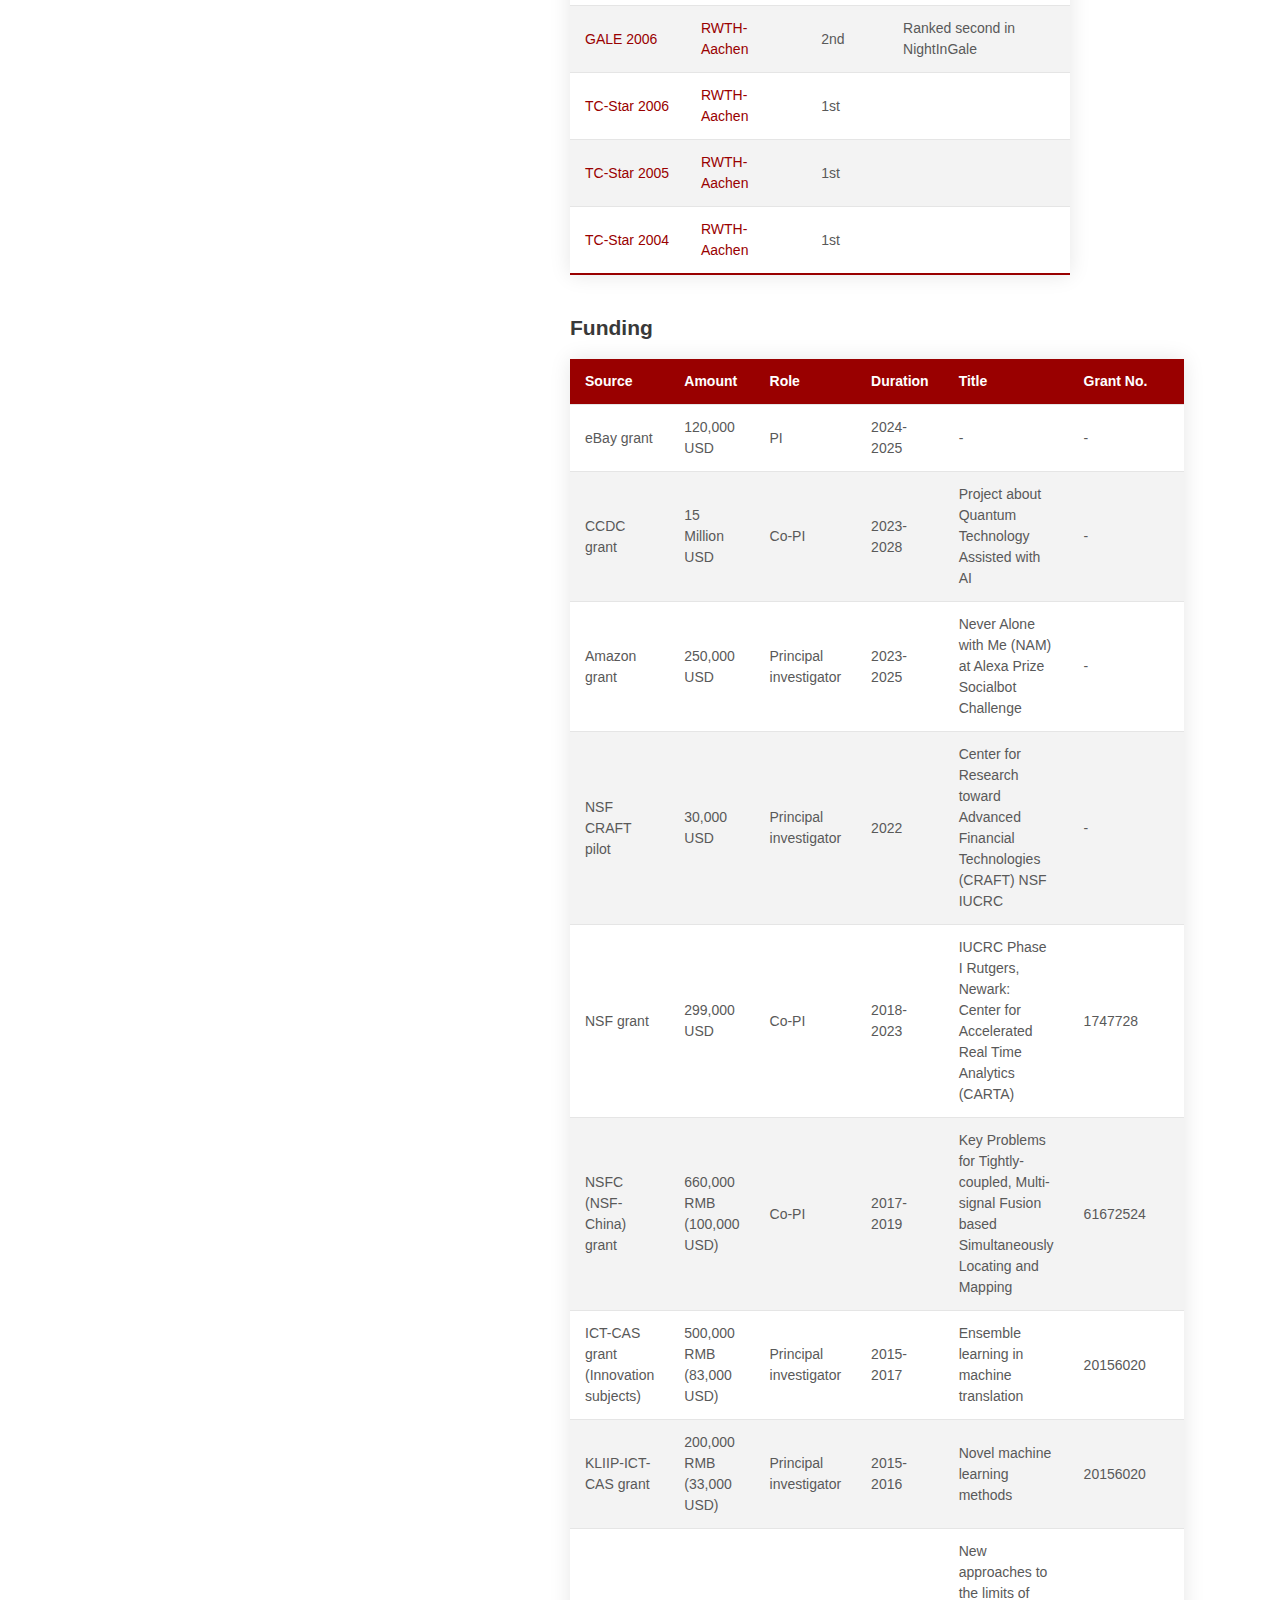
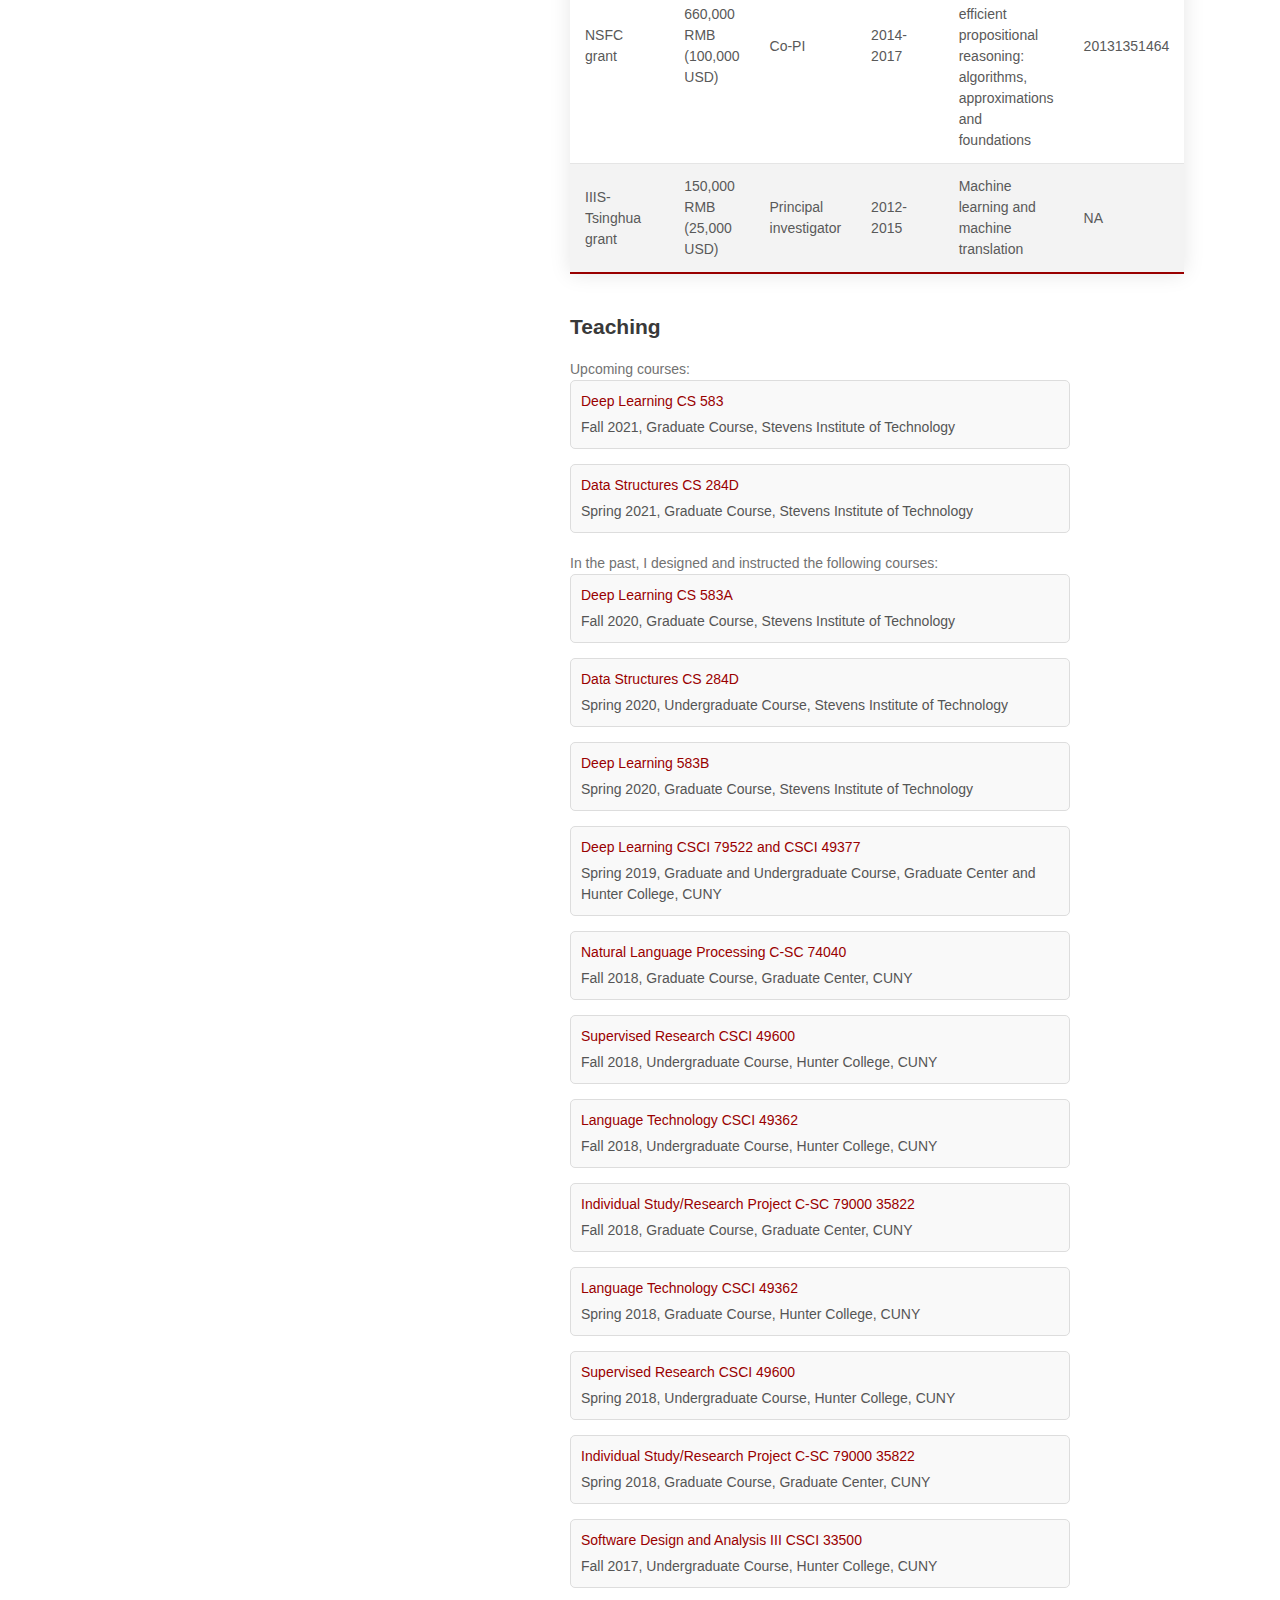
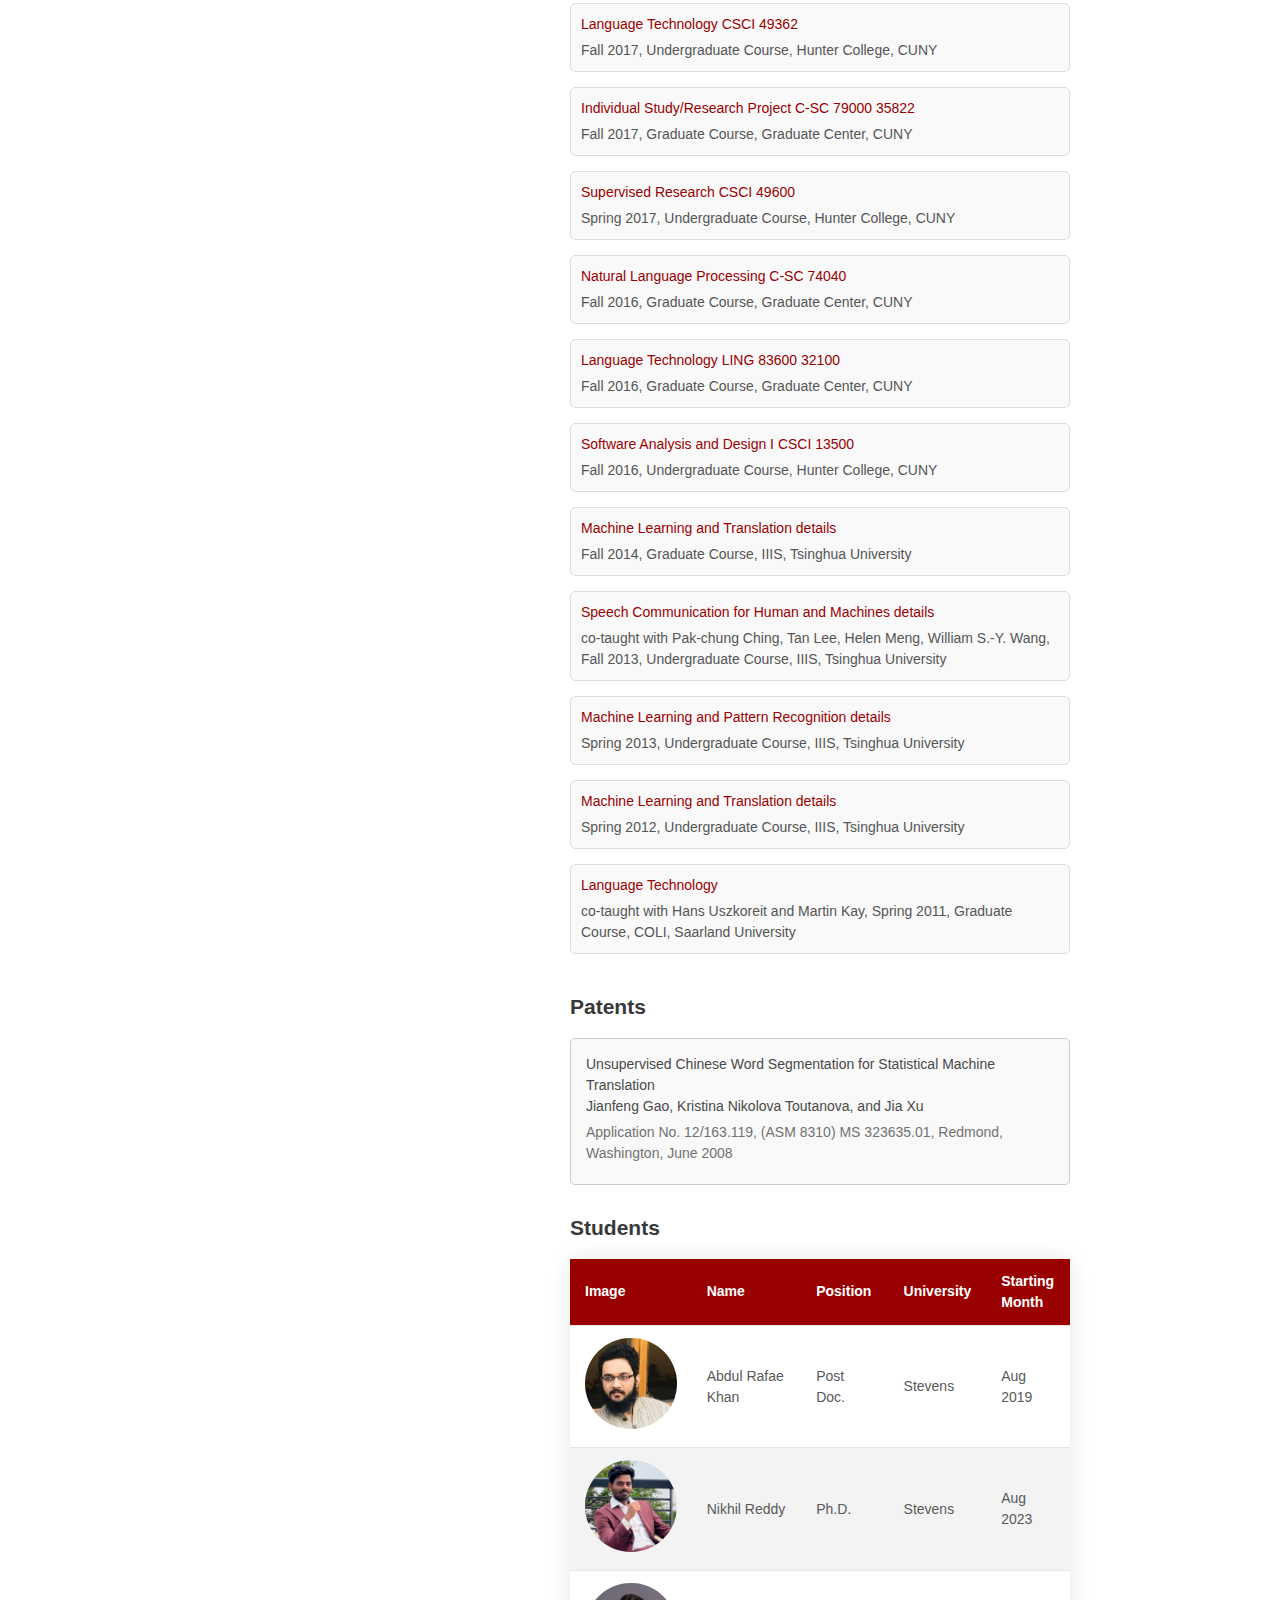
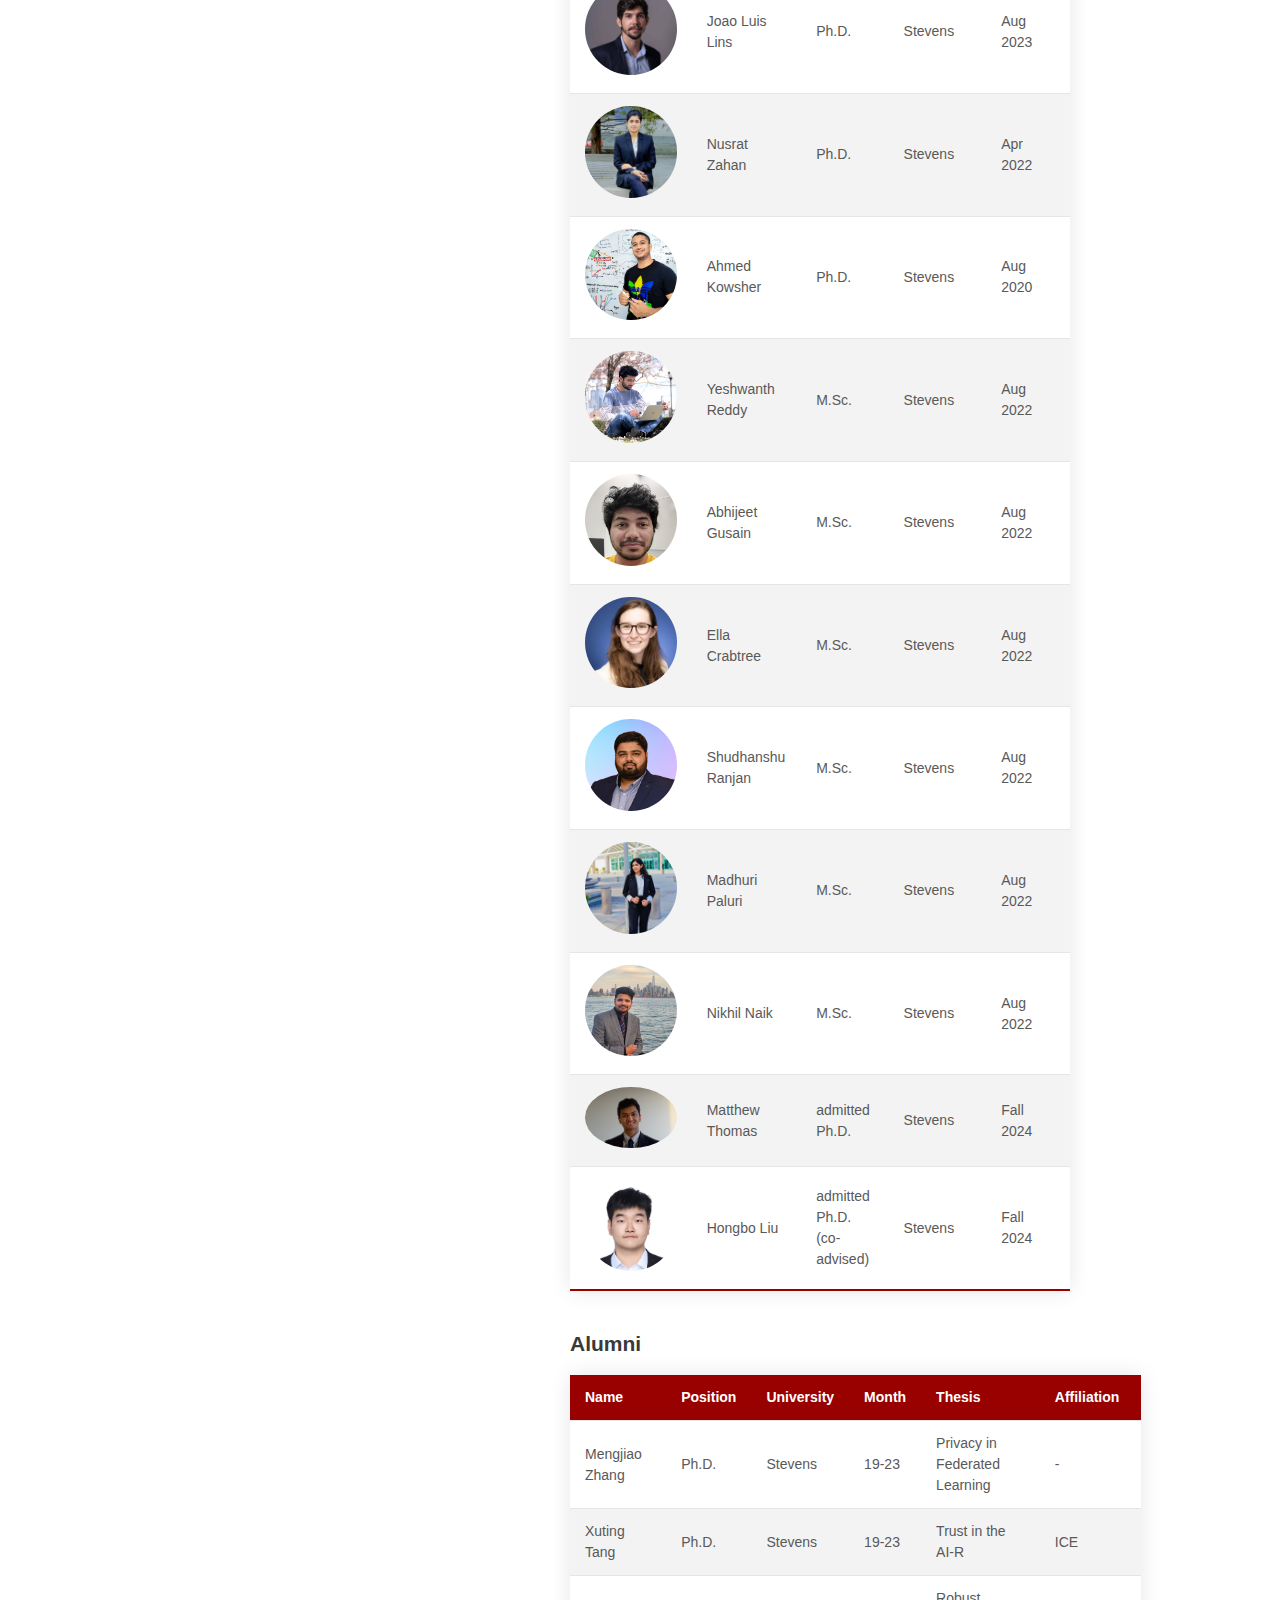
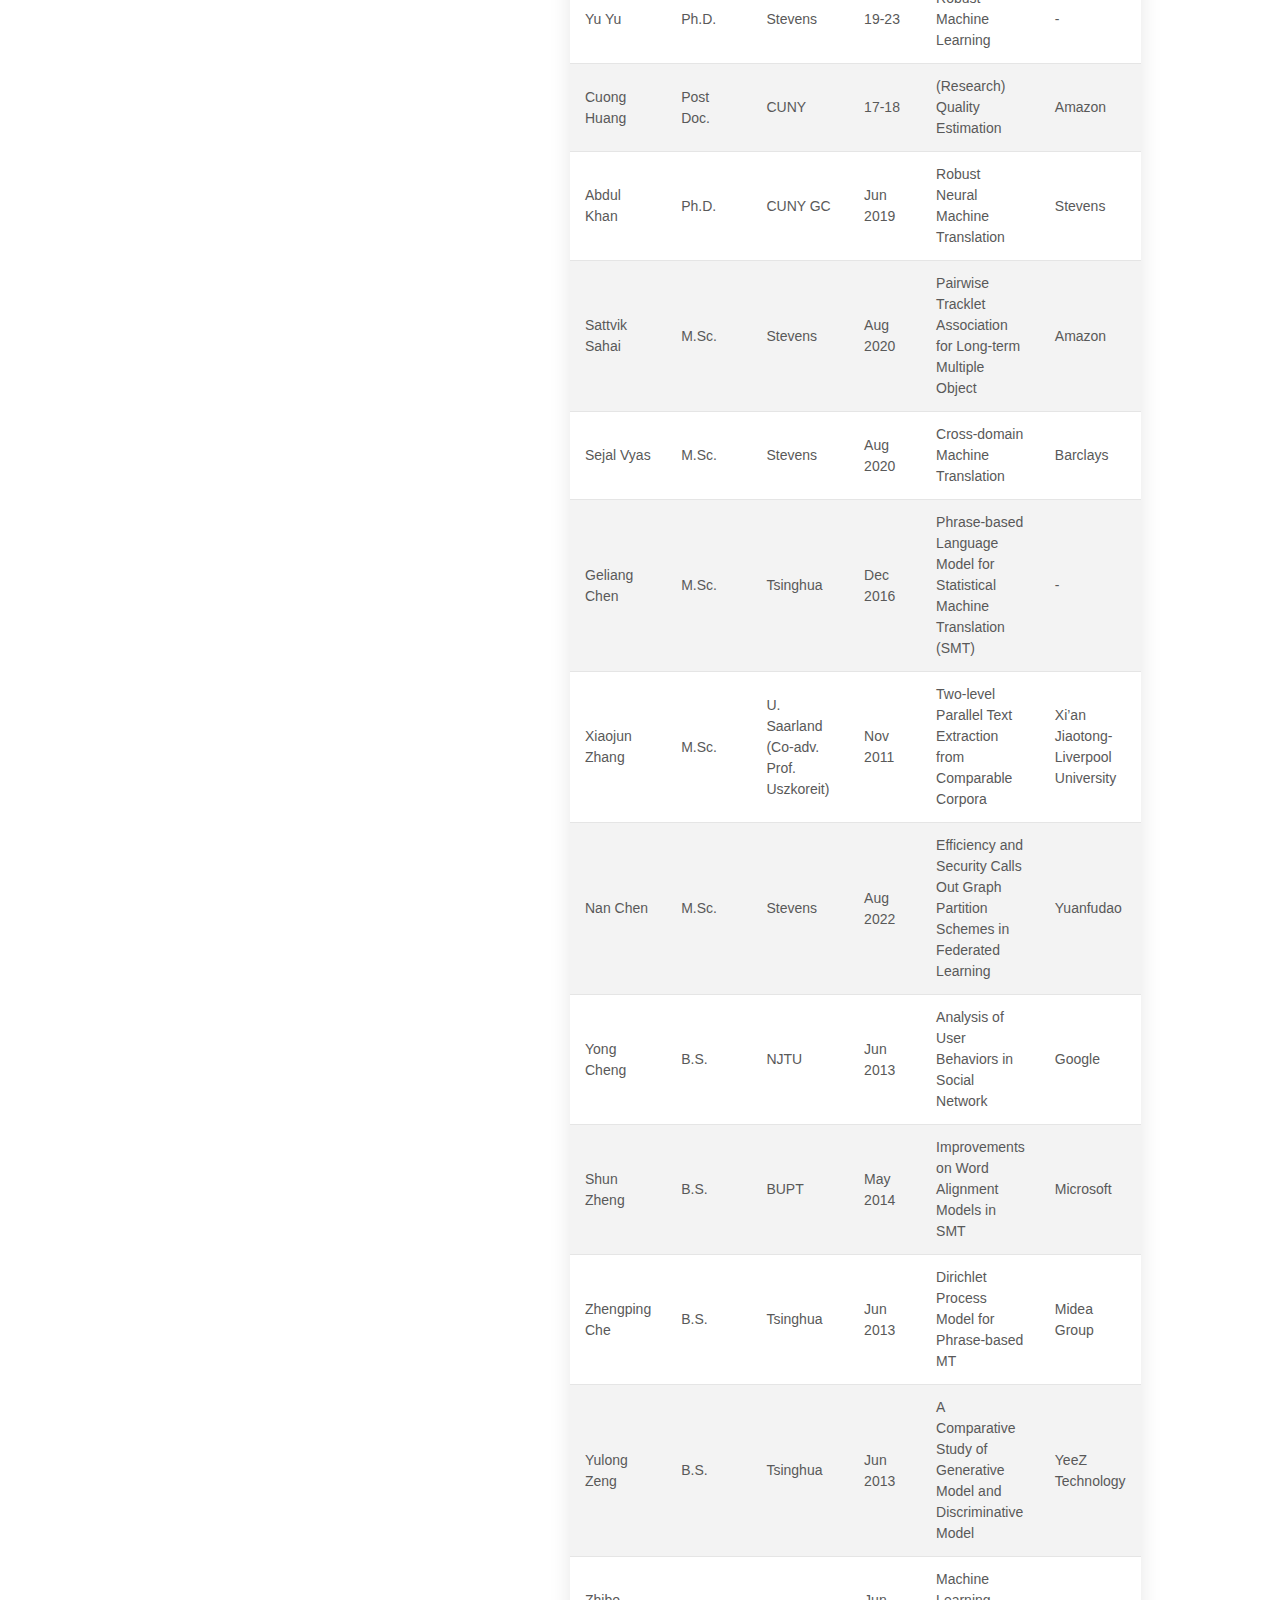
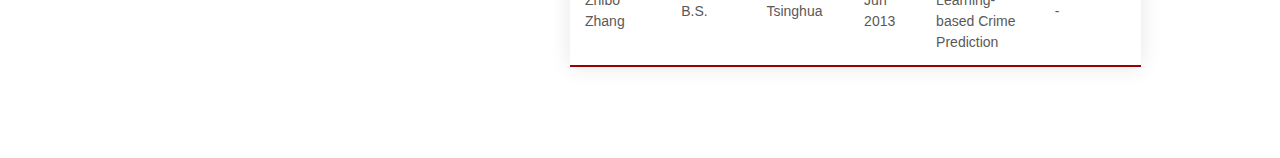
==== commit 51be96e8: "footer fix" ====
--- a/index.html
+++ b/index.html
@@ -75,6 +75,8 @@
             <!-- <p class="view"><a href="#invited_talks">> Invited Talks</a></p> -->
             <p class="view"><a href="#students">> Students</a></p>
             <p class="view"><a href="#alumni">> Alumni</a></p>
+            <br>
+            <p>My Portfolio: <a href="http://jiaxu.org/">Jia Xu</a></p>
         </header>
 
         <section>
@@ -88,9 +90,9 @@
           <div id="students"></div><br>
           <div id="alumni"></div><br>
         </section>
-        <footer class="footer">
+        <!-- <footer class="footer">
           <p>My Portfolio: <a href="http://jiaxu.org/">Jia Xu</a></p>
-        </footer>
+        </footer> -->
       </div>
 
     <script src="javascripts/scale.fix.js"></script>
